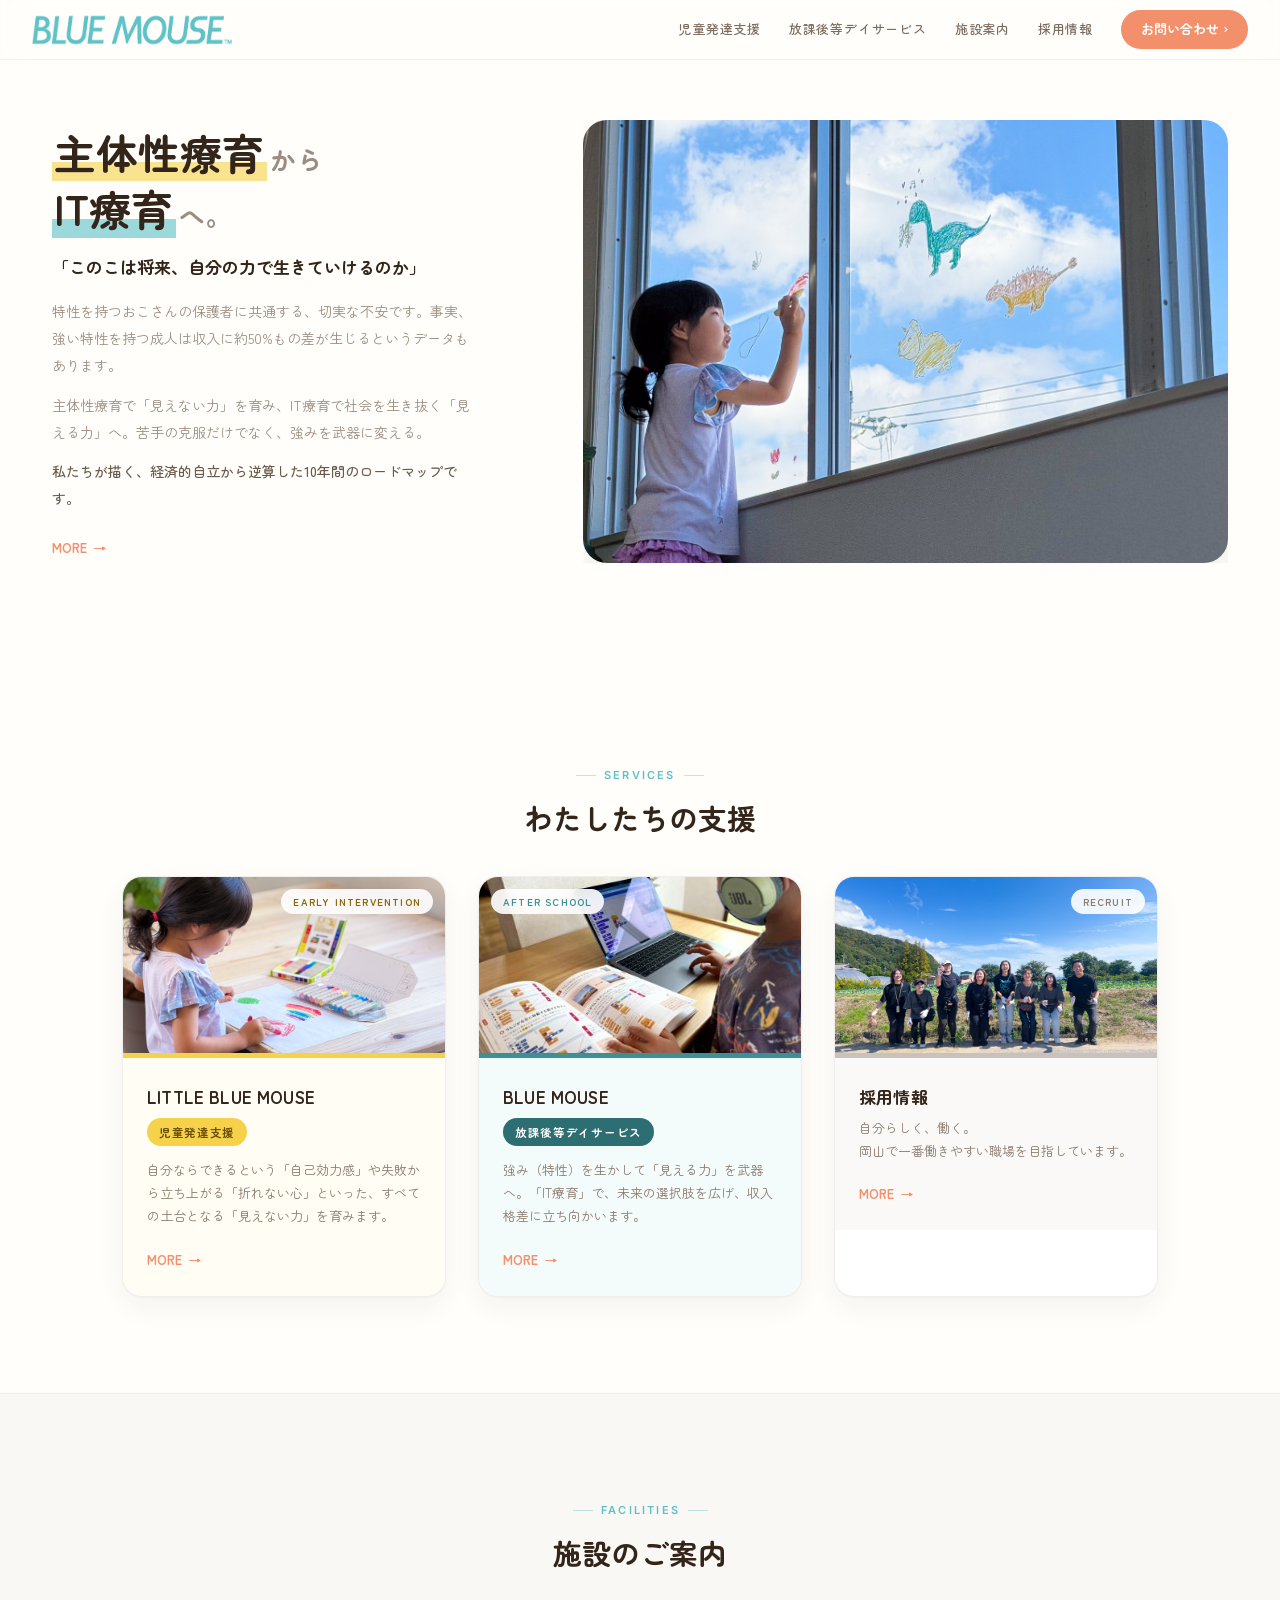
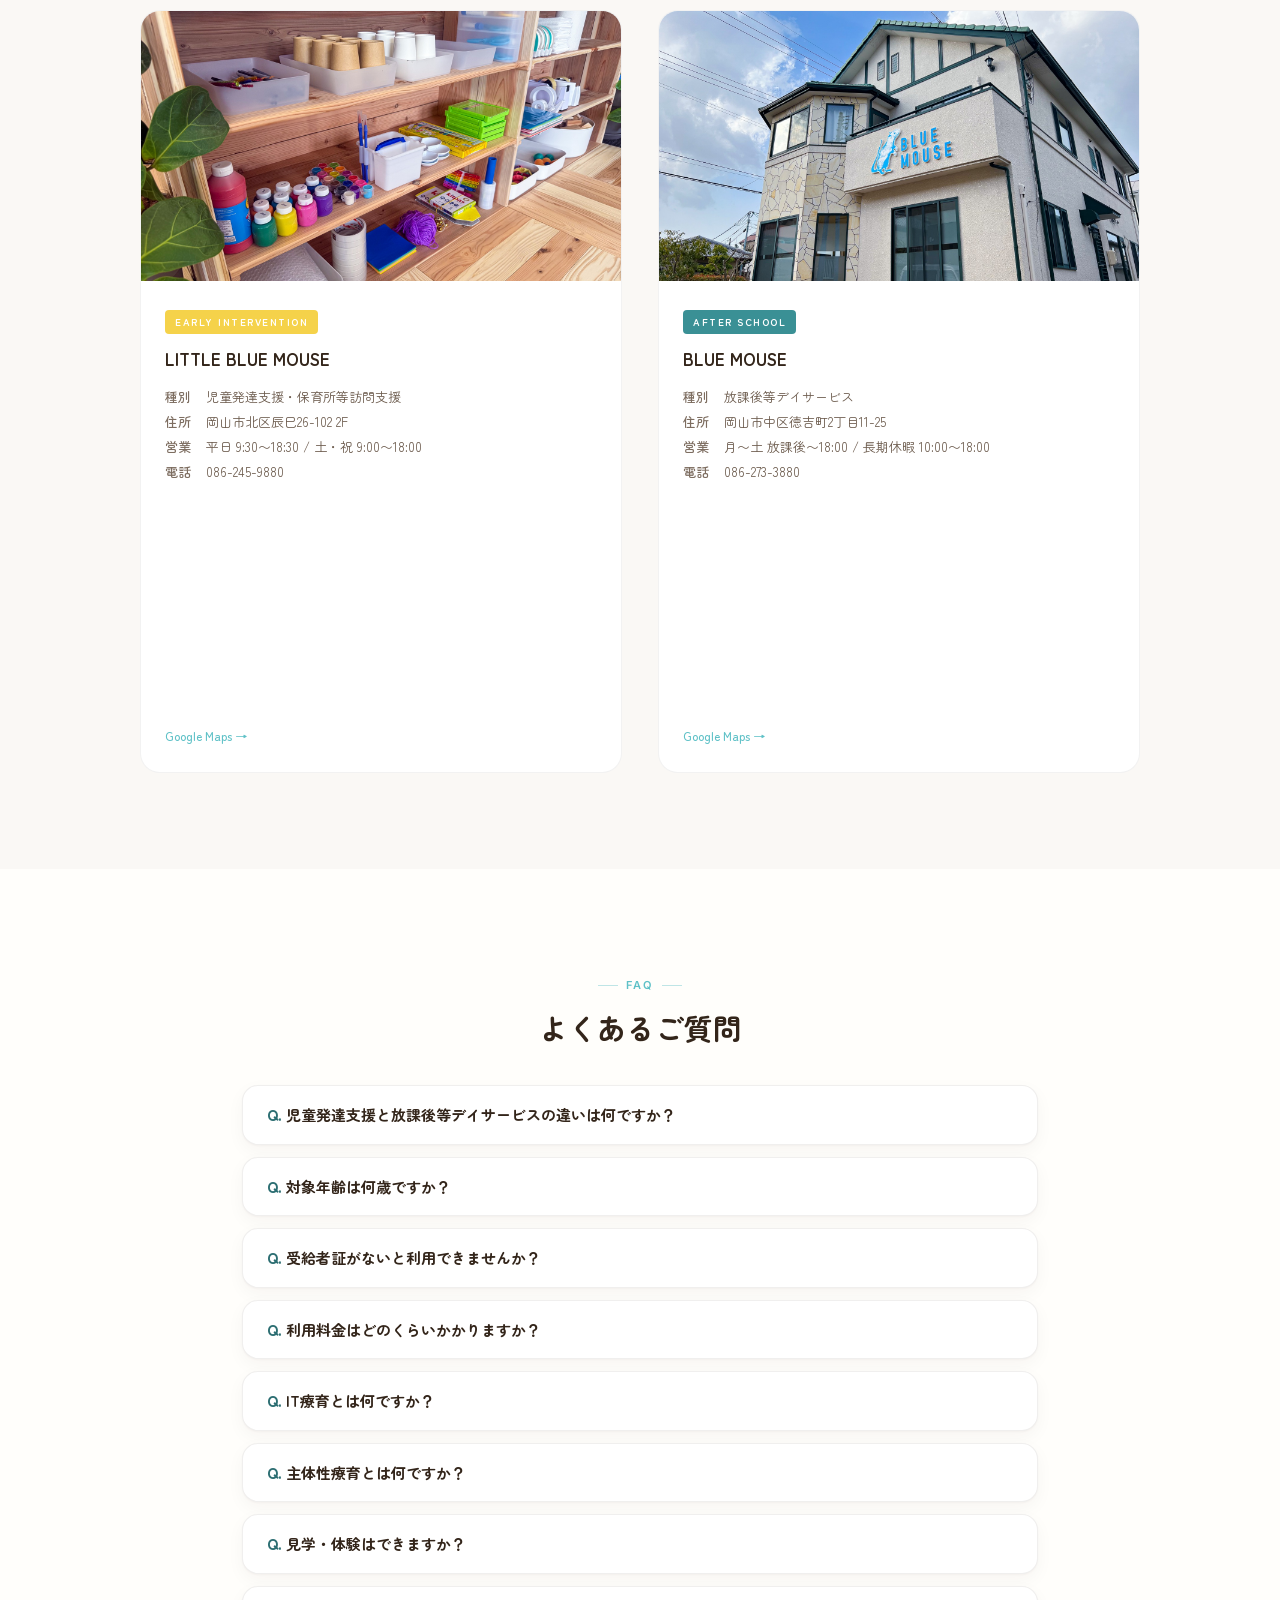
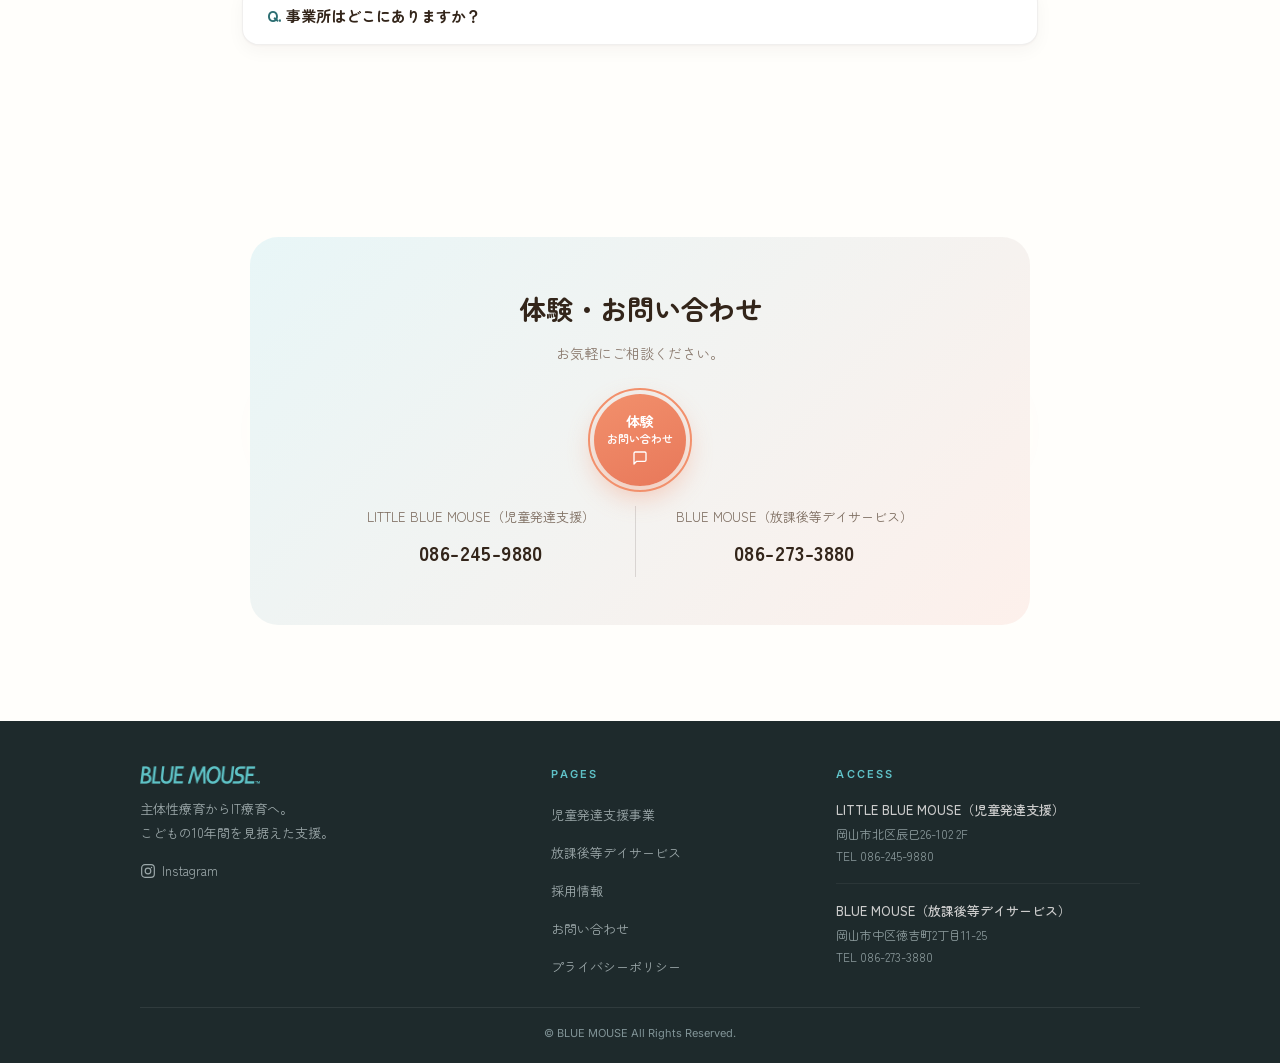
==== index.html @ 5db9ad3f "児発の1日の流れを実態に差し替え、保育所等訪問支援のセクションを追加 1日の流れ（送迎を含む形へ）   1部 14:00/14:10 園から出発 → 14:25 はじまり → 15:30 おわり   " ====
<!doctype html>
<html lang="ja">
<head>
  <meta charset="UTF-8" />
  <meta name="google-site-verification" content="v8oe11gaPJCJ67cUPVZUYkLduPgeNwZ7hpXEpOwQskY" />
  <meta name="viewport" content="width=device-width, initial-scale=1.0" />

  <!-- Google tag (gtag.js) — GA4 プロパティ bluemouse.blue / 所有:584@bluemouse.blue -->
  <script async src="https://www.googletagmanager.com/gtag/js?id=G-3GLCNC8RL4"></script>
  <script>
    window.dataLayer = window.dataLayer || [];
    function gtag(){dataLayer.push(arguments);}
    // 本番ドメイン以外（localhost・GitHub Pages既定ドメイン・検証環境）からは計測しない。
    // 動作確認のたびにテスト送信が本番データへ混ざるのを防ぐ。
    // サブドメインも許可しているので、将来 www を使い始めても計測は止まらない
    if (!/(^|\.)bluemouse\.blue$/.test(location.hostname)) {
      window['ga-disable-G-3GLCNC8RL4'] = true;
    }
    // スタッフ端末の除外：一度 ?noga=1 付きでアクセスすると、その端末は以後カウントしない。
    // 事業所のIPフィルタだけでは、スタッフがスマホ回線で見た分が数字に混ざるため併用する。
    // 解除は ?noga=0。localStorageが使えない環境では素通りする（計測は通常どおり）
    try {
      var q = location.search;
      if (q.indexOf('noga=1') !== -1) localStorage.setItem('bm_noga', '1');
      if (q.indexOf('noga=0') !== -1) localStorage.removeItem('bm_noga');
      if (localStorage.getItem('bm_noga') === '1') window['ga-disable-G-3GLCNC8RL4'] = true;
    } catch (e) {}
    gtag('js', new Date());
    gtag('config', 'G-3GLCNC8RL4');

    // 広告の流入元を、ページ移動をまたいで保持する。
    // 広告は child.html に着地し、送信は contact.html で行われるため、
    // URLのパラメータだけでは送信時に失われてしまう。
    // 保存するのは広告の識別名のみ。個人情報は含まない。
    try {
      var bmq = new URLSearchParams(location.search);
      if (bmq.get('utm_source')) {
        sessionStorage.setItem('bm_utm', JSON.stringify({
          source: bmq.get('utm_source') || '',
          medium: bmq.get('utm_medium') || '',
          campaign: bmq.get('utm_campaign') || '',
          content: bmq.get('utm_content') || ''
        }));
      }
    } catch (e) {}

    // 電話クリックの計測。tel:リンクはサイト全体で31箇所あるため、個別のonclickではなく
    // documentへの委譲1つで受ける（リンクを追加しても改修が要らない）
    document.addEventListener('click', function (e) {
      var t = e.target;
      if (!t || typeof t.closest !== 'function') return;
      var a = t.closest('a[href^="tel:"]');
      if (!a || typeof gtag !== 'function') return;
      gtag('event', 'tel_click', {
        phone_number: a.getAttribute('href').replace('tel:', ''),
        page_location: location.href,
        page_title: document.title
      });
    });
  </script>
  <meta name="theme-color" content="#FFFEFB" />
  <meta name="description" content="岡山市のBLUE MOUSE（ブルーマウス）。児童発達支援は北区辰巳、放課後等デイサービスは中区徳吉町。主体性療育とIT療育で、10年後の経済的自立を見据えた支援を行います。" />
  <title>BLUE MOUSE ブルーマウス｜岡山市の児童発達支援・放課後等デイ</title>
  <link rel="canonical" href="https://bluemouse.blue/" />
  <meta property="og:type" content="website" />
  <meta property="og:url" content="https://bluemouse.blue/" />
  <meta property="og:title" content="BLUE MOUSE ブルーマウス｜岡山市の児童発達支援・放課後等デイ" />
  <meta property="og:description" content="岡山市のBLUE MOUSE（ブルーマウス）。児童発達支援は北区辰巳、放課後等デイサービスは中区徳吉町。主体性療育とIT療育で、10年後の経済的自立を見据えた支援を行います。" />
  <meta property="og:image" content="https://bluemouse.blue/photos/IMG_8852.jpg" />
  <meta property="og:site_name" content="BLUE MOUSE" />
  <meta property="og:locale" content="ja_JP" />
  <meta name="twitter:card" content="summary_large_image" />
  <meta name="twitter:title" content="BLUE MOUSE ブルーマウス｜岡山市の児童発達支援・放課後等デイ" />
  <meta name="twitter:description" content="岡山市のBLUE MOUSE（ブルーマウス）。児童発達支援は北区辰巳、放課後等デイサービスは中区徳吉町。主体性療育とIT療育で、10年後の経済的自立を見据えた支援を行います。" />
  <meta name="twitter:image" content="https://bluemouse.blue/photos/IMG_8852.jpg" />
  <link rel="preconnect" href="https://fonts.googleapis.com" />
  <link rel="preconnect" href="https://fonts.gstatic.com" crossorigin />
  <link href="https://fonts.googleapis.com/css2?family=Inter:wght@400;500;600;700&family=Zen+Kaku+Gothic+New:wght@300;400;500;700&family=Zen+Maru+Gothic:wght@400;500;700&display=swap" rel="stylesheet" />
  <style>
    *, *::before, *::after { box-sizing: border-box; margin: 0; padding: 0; }
    html { scroll-behavior: smooth; }
    body {
      font-family: "Zen Maru Gothic", "Zen Kaku Gothic New", sans-serif;
      background: #FFFEFB;
      color: #33251a;
      line-height: 1.75;
      -webkit-font-smoothing: antialiased;
    }
    a { text-decoration: none; color: inherit; }
    img { display: block; max-width: 100%; }

    :root {
      --coral: #f2906c;
      --coral-light: #fdf0eb;
      --teal: #5fc1c7;
      --teal-dark: #3a9095;
      --teal-light: #e8f6f7;
      --yellow: #f5d24a;
      --yellow-light: #fef9e7;
      --cream: #fffdf7;
      --ink: #33251a;
      --green: #3a6b5e;
      --bg: #faf8f5;
      /* イージングはこの2種類だけを使い回す（下層ページと共通）
         --ease-out=減速して着地 / --ease-io=溜めて放つ */
      --ease-out: cubic-bezier(.22,1,.36,1);
      --ease-io: cubic-bezier(.65,0,.35,1);
      /* 余白スケール（4px基準・児童発達支援ページと共通）。
         セクション間とカード内側は下の2つが唯一の基準値 */
      --sp-1:4px; --sp-2:8px; --sp-3:12px; --sp-4:16px;
      --sp-5:24px; --sp-6:32px; --sp-7:48px; --sp-8:64px;
      --gutter:32px;
      --section-gap:var(--sp-8); --card-pad:var(--sp-6);
    }

    /* ===== Header ===== */
    .header {
      position: fixed;
      top: 0; left: 0; right: 0;
      z-index: 100;
      display: flex;
      align-items: center;
      justify-content: space-between;
      padding: 0 32px;
      height: 60px;
      background: transparent;
      backdrop-filter: blur(12px);
      -webkit-backdrop-filter: blur(12px);
      border-bottom: 1px solid rgba(0,0,0,.05);
    }
    .header__logo img { height: 32px; width: auto; }
    .header__nav { display: flex; align-items: center; gap: 28px; }
    .header__link {
      font-size: 13px;
      font-weight: 500;
      letter-spacing: .06em;
      color: #7d6d60;
      transition: color .2s;
    }
    .header__link:hover { color: var(--teal); }
    .header__cta {
      display: inline-flex;
      align-items: center;
      gap: 6px;
      padding: 8px 20px;
      background: var(--coral);
      color: #fff;
      font-size: 13px;
      font-weight: 600;
      border-radius: 100px;
      transition: background .2s, transform .15s;
      cursor: pointer;
    }
    .header__cta:hover { background: #e87e59; transform: translateY(-1px); }
    .header__cta-wrap { position: relative; }
    .header__cta-drop {
      display: none;
      position: absolute;
      top:100%;;
      right: 0;
      background:transparent; padding-top:10px;
      }
    .header__cta-drop::before { content:''; position:absolute; top:10px; left:0; right:0; bottom:0; background:#fff; border-radius:14px; box-shadow:0 8px 32px rgba(0,0,0,.12); z-index:-1; }
    .header__cta-wrap:hover .header__cta-drop { display: flex; }
    .header__cta-drop a {
      padding: 10px 14px;
      font-size: 13px;
      font-weight: 600;
      border-radius: 8px;
      color: var(--ink);
      white-space: nowrap;
      transition: background .15s;
    }
    .header__cta-drop a:nth-child(1):hover { background: var(--coral-light); color: var(--coral); }
    .header__cta-drop a:nth-child(2):hover { background: var(--teal-light); color: var(--teal); }
    .header__cta-drop a:nth-child(3):hover { background: #e8f0ee; color: var(--green); }

    .header__burger {
      display: none;
      flex-direction: column;
      gap: 5px;
      background: none;
      border: none;
      cursor: pointer;
      padding: 8px;
    }
    .header__burger span {
      display: block; width: 20px; height: 1.5px;
      background: var(--ink); border-radius: 2px;
      transition: transform .3s, opacity .3s;
    }
    .header__burger.is-open span:nth-child(1) { transform: translateY(6.5px) rotate(45deg); }
    .header__burger.is-open span:nth-child(2) { opacity: 0; }
    .header__burger.is-open span:nth-child(3) { transform: translateY(-6.5px) rotate(-45deg); }

    .mobile-nav {
      display: flex;
      position: fixed;
      top: 60px; left: 0; right: 0; bottom: 0;
      background: rgba(255,254,251,.98);
      backdrop-filter: blur(16px);
      z-index: 200;
      flex-direction: column;
      align-items: center;
      justify-content: center;
      gap: 24px;
      opacity: 0;
      visibility: hidden;
      transform: translateY(-8px);
      pointer-events: none;
      transition: opacity .4s ease, transform .4s ease, visibility 0s linear .4s;
    }
    .mobile-nav.is-open {
      opacity: 1;
      visibility: visible;
      transform: translateY(0);
      pointer-events: auto;
      transition: opacity .4s ease, transform .4s ease, visibility 0s linear 0s;
    }
    .mobile-nav a { font-size: 17px; color: #8a7a6e; letter-spacing: .08em; }
    /* 期間限定の相談会LP。イエロー＝情報ラベル（コーラルはお問い合わせ＝行動色なので使わない）。
       放デイ・プライバシーのページには --yellow を持たせていないため、ここは直値で指定する */
    .mobile-nav a.mn-link--campaign { position:relative; display:inline-flex; align-items:center; color:#33251a; font-weight:600; }
    /* バッジは絶対配置で流れから外す。インラインだとバッジ幅ぶんラベルが右へ38.6pxずれ、
       他のメニュー項目（中心187.5px）と縦のラインが揃わないため */
    .mobile-nav a.mn-link--campaign .mn-badge {
      position:absolute; right:100%; margin-right:9px; top:50%; transform:translateY(-50%); }
    .mn-badge { font-size:10.5px; font-weight:700; letter-spacing:.06em; line-height:1.5;
      color:#6b4f08; background:#f5d24a; padding:3px 9px; border-radius:100px; white-space:nowrap; }
    .mobile-nav a:hover { color: var(--teal); }
    .mn-accordion { width: 100%; text-align: center; }
    .mn-accordion__toggle { background: none; border: none; cursor: pointer; font-family: inherit; font-size: 17px; color: #8a7a6e; letter-spacing: .08em; display: inline-flex; align-items: center; gap: 8px; padding: 0; }
    .mn-accordion__toggle:hover { color: var(--teal); }
    .mn-caret { font-size: 10px; display: inline-block; transition: transform .25s ease; }
    .mn-accordion.is-open .mn-caret { transform: rotate(90deg); }
    .mn-accordion__panel { max-height: 0; overflow: hidden; transition: max-height .3s ease; display: flex; flex-direction: column; gap: 14px; align-items: center; }
    .mn-accordion.is-open .mn-accordion__panel { max-height: 160px; margin-top: 14px; }
    .mobile-nav a.mn-sublink { font-size: 14px; color: #a89583; }
    .mn-insta { display: inline-flex; align-items: center; justify-content: center; width: 44px; height: 44px; border: 1.5px solid rgba(0,0,0,.15); border-radius: 12px; color: var(--ink); margin-top: 8px; }
    .mn-insta:hover { border-color: var(--teal); color: var(--teal); }

    /* ===== Hero ===== */
    .hero {
      padding: 100px var(--gutter) var(--section-gap);
      max-width: 1240px;
      margin: 0 auto;
      display: grid;
      grid-template-columns: 0.9fr 1.2fr;
      gap: var(--sp-7);
      align-items: center;
    }
    .hero__text { order: 1; }
    .hero__visual { order: 2; position: relative; }
    .hero__title {
      font-family: "Zen Maru Gothic", sans-serif;
      font-size: clamp(1.8rem, 3.5vw, 2.6rem);
      font-weight: 700;
      line-height: 1.35;
      color: var(--ink);
      margin-bottom: var(--sp-4);
    }
    /* 文字そのものを黄色にすると生成り地で1.7:1しか出ず、かすれて野暮ったく見える。
       文字はインク(13:1)のまま、色はサイト共通のマーカーとして下に敷く */
    .hero__title .ht-yellow,
    .hero__title .ht-teal {
      color: var(--ink);
      background-repeat: no-repeat;
      background-position: 0 100%;
      -webkit-box-decoration-break: clone; box-decoration-break: clone;
      padding: 0 .06em;
    }
    .hero__title .ht-yellow { background-image: linear-gradient(rgba(245,210,74,.62), rgba(245,210,74,.62)); }
    .hero__title .ht-teal   { background-image: linear-gradient(rgba(95,193,199,.62), rgba(95,193,199,.62)); }
    /* 「から」「へ。」は繋ぎ語。小さく淡くして、2つの語だけを立たせる */
    /* 行ごとに窓を作り、その裏から文字がせり上がる（マスクリビール）。
       overflow:hidden がマーカーの帯や下端を切らないよう、下に余白を足して同量ぶん詰める */
    .hero__title .ht-line {
      display: block; overflow: hidden;
      padding-bottom: .14em; margin-bottom: -.14em;
    }
    .hero__title .ht-in { display: inline-block; }
    .hero__title .ht-join {
      font-size: .62em; font-weight: 700; color: #9c8d80;
      letter-spacing: .06em; margin: 0 .1em;
    }
    /* 段落に役割を与えて、同じ文章量でも「読む量」を減らして見せる。
       1文目＝問いかけ（大きく濃く）／中の2段落＝背景（小さく淡く）／最後＝結論（濃く） */
    .hero__sub {
      font-size: 14px;
      color: #9c8d80;
      line-height: 1.95;
      margin-bottom: var(--sp-3);
      max-width: 30em;   /* 行が長くなりすぎて視線が迷うのを防ぐ */
      /* PCでは見出しが左揃えなので本文も左に揃える。
         中央揃えのままだと行頭が揃わず、段落の塊が崩れて見える。
         1カラムになるスマホ側では下のメディアクエリで中央に戻す */
      text-align: left;
    }
    .hero__sub--lead {
      font-size: 17px;
      font-weight: 700;
      color: var(--ink);
      line-height: 1.75;
      margin-bottom: var(--sp-4);
    }
    .hero__sub--close {
      color: #6b5a4c;
      font-weight: 500;
      margin-bottom: var(--sp-5);
    }
    /* 手動の改行は、行が短くなるスマホでは語のまとまりとして効くが、
       横幅のあるPCでは1行が細切れになり、段落が実際の文字数以上に長く見える。
       PCでは改行を無効化して自然に流す（文章は一切削っていない） */
    @media (min-width: 781px) {
      .hero__sub br { display: none; }
    }
    .hero__btns { display: flex; gap: 12px; flex-wrap: wrap; }
    .btn {
      display: inline-flex;
      align-items: center;
      gap: 6px;
      padding: 12px 28px;
      border-radius: 100px;
      font-size: 14px;
      font-weight: 600;
      letter-spacing: .04em;
      transition: transform .2s, box-shadow .2s;
      border: none;
      cursor: pointer;
    }
    .btn:hover { transform: translateY(-2px); }
    .btn--coral { background: var(--coral); color: #fff; box-shadow: 0 4px 16px rgba(242,144,108,.25); }
    .btn--coral:hover { box-shadow: 0 8px 24px rgba(242,144,108,.35); }
    .btn--outline { background: #fff; color: var(--ink); border: 1.5px solid rgba(0,0,0,.12); }
    .btn--outline:hover { border-color: var(--teal); color: var(--teal); }
    .btn--teal { background: var(--teal); color: #fff; box-shadow: 0 4px 16px rgba(95,193,199,.25); }
    .btn--teal:hover { box-shadow: 0 8px 24px rgba(95,193,199,.35); }
    .btn--green { background: var(--green); color: #fff; box-shadow: 0 4px 16px rgba(58,107,94,.25); }
    .btn--green:hover { box-shadow: 0 8px 24px rgba(58,107,94,.35); }

    .hero__img-wrap {
      position: relative;
      border-radius: 24px;
      overflow: hidden;
      aspect-ratio: 16 / 11;
      box-shadow: 0 12px 40px rgba(0,0,0,.08);
    }
    .hero__img-wrap img {
      position: absolute; top: 0; left: 0;
      width: 100%; height: 100%;
      object-fit: cover;
      object-position: center 65%;
      opacity: 0;
      z-index: 0;
      transform: scale(1.16);
    }
    /* ホワイトディゾルブ：光が満ちて写真が白に溶け、光が引くと次の写真が現れる。
       退場する画像は不透明のまま下の層に置き、下地が透けて明るさが暴れるのを防ぐ */
    .hero__img-wrap img.is-leaving { opacity: 1; z-index: 1; }
    .hero__img-wrap img.is-active {
      opacity: 1; z-index: 2;
      /* 光の頂点(1.2s)を中心に、0.84s〜1.56s で入れ替える。
         二重写しが最も濃くなる瞬間と、光が最も強い瞬間をぴったり重ねている。
         曲線も光と揃え、ゆっくり始まってから伸びる形にする */
      transition: opacity .72s cubic-bezier(.5,.08,.62,.45) .84s;
    }
    /* 光の膜。純白ではなくサイトの生成り色にして、フラッシュではなく「光が差す」質感にする */
    .hero__flash {
      position: absolute; inset: 0; z-index: 3; pointer-events: none;
      background: #FFFEFB; opacity: 0;
      will-change: opacity;
    }
    /* 頂点で平らに保持すると「上がって・止まって・下がる」の3挙動に割れて見えるので、
       山なりのひと息にする。カーブは smootherstep(6u^5-15u^4+10u^3)。
       出だしを sin² よりさらに寝かせ、中盤で一気に伸ばすことで加速感を出している
       （立ち上がりの150msあたりの変化量が 0.013 → 0.070 → 0.137 → 0.180 と増えていく）。
       区間ごとのイージングで継ぎ目ができないよう、タイミング関数は linear。
       頂点0.8は「光に溶けた」と分かりつつ写真の輪郭がうっすら残る境目 */
    .hero__flash.is-run { animation: heroBloom 2.4s linear; }
    @keyframes heroBloom {
      0%   { opacity: 0;    }
      5%   { opacity: .007; }
      10%  { opacity: .046; }
      15%  { opacity: .130; }
      20%  { opacity: .254; }
      25%  { opacity: .400; }
      30%  { opacity: .546; }
      35%  { opacity: .670; }
      40%  { opacity: .754; }
      45%  { opacity: .793; }
      50%  { opacity: .800; }
      55%  { opacity: .793; }
      60%  { opacity: .754; }
      65%  { opacity: .670; }
      70%  { opacity: .546; }
      75%  { opacity: .400; }
      80%  { opacity: .254; }
      85%  { opacity: .130; }
      90%  { opacity: .046; }
      95%  { opacity: .007; }
      100% { opacity: 0;    }
    }
    @media (prefers-reduced-motion: reduce) {
      .hero__img-wrap img.is-active { transition: none; }
      .hero__flash.is-run { animation: none; }
    }
    .hero__float-card {
      position: absolute;
      bottom: 16px;
      right: 16px;
      background: rgba(255,255,255,.92);
      backdrop-filter: blur(8px);
      -webkit-backdrop-filter: blur(8px);
      border-radius: 12px;
      padding: 10px 16px;
      box-shadow: 0 6px 24px rgba(0,0,0,.1);
      display: flex;
      align-items: center;
      gap: 10px;
      font-size: 13px;
      font-weight: 500;
      color: var(--ink);
    }
    .hero__float-icon {
      width: 36px; height: 36px;
      border-radius: 50%;
      background: var(--yellow-light);
      display: flex;
      align-items: center;
      justify-content: center;
      font-size: 18px;
    }

    /* ===== Services ===== */
    .services {
      padding: var(--section-gap) var(--gutter);
      max-width: 1100px;
      margin: 0 auto;
    }
    .section-header {
      text-align: center;
      margin-bottom: var(--sp-6);
    }
    .section-tag {
      display: inline-flex;
      align-items: center;
      gap: var(--sp-2);
      font-family: "Inter", sans-serif;
      font-size: 11px;
      font-weight: 600;
      letter-spacing: .2em;
      text-transform: uppercase;
      color: var(--teal);
      margin-bottom: var(--sp-2);
    }
    .section-tag::before, .section-tag::after {
      content: '';
      width: 20px; height: 1px;
      background: var(--teal);
      opacity: .4;
    }
    .section-title {
      font-family: "Zen Maru Gothic", sans-serif;
      font-size: clamp(1.3rem, 2.5vw, 1.8rem);
      font-weight: 700;
      color: var(--ink);
    }
    .service-cards {
      display: grid;
      grid-template-columns: repeat(3, 1fr);
      gap: var(--sp-5);
    }
    /* 4pxの色枠でカードを囲うと、額縁のように写真から浮いて古く見える。
       枠は極細の中立色にして、事業の色は写真の下の罫とタグだけで示す */
    .svc {
      background: #fff;
      border-radius: 20px;
      overflow: hidden;
      border: 1px solid rgba(51,37,26,.07);
      box-shadow: 0 1px 2px rgba(51,37,26,.03), 0 10px 28px rgba(51,37,26,.05);
      transition: transform .25s var(--ease-out), box-shadow .25s;
    }
    .svc:hover {
      transform: translateY(-4px);
      box-shadow: 0 2px 4px rgba(51,37,26,.04), 0 18px 40px rgba(51,37,26,.10);
    }
    .svc__img {
      aspect-ratio: 16 / 9;
      overflow: hidden;
      position: relative;
    }
    /* 囲いをやめた分、事業の見分けは「境目の色罫」と「本文の極薄の色地」で作る。
       枠で囲うより主張は弱いが、面が色づくので3枚を並べたときの識別は落ちない */
    .svc__img::after {
      content: '';
      position: absolute; left: 0; right: 0; bottom: 0;
      height: 5px;
      background: var(--svc-accent, var(--teal));
    }
    .svc__body { background: var(--svc-tint, transparent); padding: var(--sp-5); }
    .svc--yellow { --svc-accent: var(--yellow);     --svc-tint: #fffdf4; }
    .svc--teal   { --svc-accent: var(--teal-dark);  --svc-tint: #f4fbfb; }
    .svc--ink    { --svc-accent: #c9c2ba;           --svc-tint: #faf9f7; }
    .svc__img img {
      width: 100%; height: 100%;
      object-fit: cover;
    }
    /* 採用カードだけ2枚を重ねてゆっくり入れ替える。同じ場所・同じ構図の
       「立っている」「跳んでいる」なので、揃えて重ねると全員がふわりと跳ぶように見える。
       下の1枚は常に不透明のままにして上の1枚だけを出し入れする（オーバーディゾルブ）。
       2枚とも半透明にすると合成後の不透明度が1を下回り、背後の地色が透けてしまう */
    .svc__img--cross img { position: absolute; inset: 0; }
    .svc__img-alt { opacity: 0; }
    /* 1.1秒見せて0.65秒かけて入れ替える（周期3.5秒）。跳ぶ瞬間が繰り返し目に入る速さ。
       カードが画面に入ると .svc.is-visible .svc__img img の imgSettle（詳細度0,3,1）が
       animation ショートハンドごと上書きしてしまうため、こちらを0,4,0にしたうえで
       登場のなじみ（transform）と入れ替え（opacity）を1つの指定に併記する */
    .js-ready .svc__img-alt { animation: svcCross 3.5s ease-in-out infinite; }
    .js-ready .svc.is-visible .svc__img-alt {
      animation: imgSettle 1.5s var(--ease-out) .1s backwards,
                 svcCross 3.5s ease-in-out infinite;
    }
    @keyframes svcCross {
      0%, 31%  { opacity: 0; }
      50%, 81% { opacity: 1; }
      100%     { opacity: 0; }
    }
    .svc__img-tag {
      position: absolute;
      top: 12px; left: 12px;
      background: rgba(255,255,255,.9);
      backdrop-filter: blur(4px);
      padding: 4px 12px;
      border-radius: 100px;
      font-size: 10px;
      font-weight: 600;
      letter-spacing: .12em;
      color: var(--teal);
      text-transform: uppercase;
    }
    /* #d9a520 は白ピルに2.3:1で読めないため、焦がした金 #8a6408（5.2:1）にする */
    .svc--yellow .svc__img-tag { color: #8a6408; }
    .svc--teal .svc__img-tag { color: var(--teal-dark); }
    .svc--ink .svc__img-tag { color: #8a7a6e; }
    /* タグは写真ごとに、被写体を隠さない側へ置く。
       児発は左にこどもが立っているので右（右は空いた机の上）、
       採用は左がモニターの縁で込み入っているので右（右は明るい窓側）。
       放デイだけは右にこどもの頭とヘッドホンがあるため左のまま。
       結果3枚で左右が揃わず、スマホでも2枚が同時に見えるのでズレは目に入る。
       それでもラベルが空いている側に寄るので「被写体を避けている」と読め、
       顔の上にラベルが乗るより損失が小さいと判断した */
    .svc--yellow .svc__img-tag,
    .svc--ink .svc__img-tag { left: auto; right: 12px; }
    /* 施設名（英字）と種別（和文）を分ける。括弧書きだと「デイサービ／ス）」のように
       途中で折り返してしまい、行末が汚れる */
    /* 種別は文字だけより、塗りのピルにしたほうが並べたときに拾いやすい */
    .svc__cat {
      display: inline-block;
      font-size: 11.5px; font-weight: 700; letter-spacing: .06em;
      color: #fff; background: var(--svc-accent, var(--teal));
      padding: var(--sp-1) var(--sp-3); border-radius: 100px;
      margin: 0 0 var(--sp-3);
    }
    /* イエロー地に白は2.0:1で読めないため、この1枚だけ濃い文字に落とす（濃茶で5.2:1） */
    .svc--yellow .svc__cat { color: #6b4f08; }
    /* 罫と同じ #3a9095 のままだと白文字が3.8:1でAAに届かないので、ピルだけ一段暗く（5.9:1） */
    .svc--teal .svc__cat { background: #2c6e72; }
    .svc__title {
      font-family: "Zen Maru Gothic", sans-serif;
      font-size: 17px;
      font-weight: 700;
      color: var(--ink);
      margin-bottom: var(--sp-1);
      letter-spacing: .01em;
      word-break: keep-all;
      overflow-wrap: anywhere;
    }
    .svc__desc {
      font-size: 13px;
      color: #8a7a6e;
      line-height: 1.8;
      margin-bottom: var(--sp-4);
    }
    .svc__link {
      display: inline-flex;
      align-items: center;
      gap: 6px;
      font-size: 13px;
      font-weight: 600;
      color: var(--coral);
    }
    /* gap は中身が単一のテキストノードだと効かない。矢印を要素にして自分で動かす */
    .svc__arrow { display: inline-block; font-style: normal; transition: transform .25s var(--ease-out); }
    .svc:hover .svc__arrow, .svc__link:hover .svc__arrow { transform: translateX(4px); }

    /* ===== Facilities ===== */
    .facilities {
      background: var(--bg);
      padding: var(--section-gap) var(--gutter);
      border-top: 1px solid rgba(0,0,0,.04);
    }
    .facilities__inner {
      max-width: 1000px;
      margin: 0 auto;
    }
    .fac-grid {
      display: grid;
      grid-template-columns: 1fr 1fr;
      gap: var(--sp-5);
    }
    .fac {
      background: #fff;
      border-radius: 20px;
      overflow: hidden;
      border: 1px solid rgba(0,0,0,.05);
    }
    .fac__img {
      aspect-ratio: 16 / 9;
      overflow: hidden;
    }
    .fac__img img { width: 100%; height: 100%; object-fit: cover; object-position: center 40%; }
    .fac__body { padding: var(--sp-5); }
    .fac__type {
      display: inline-block;
      font-size: 10px;
      font-weight: 600;
      letter-spacing: .15em;
      text-transform: uppercase;
      color: #fff;
      background: var(--teal);
      padding: 3px 10px;
      border-radius: 4px;
      margin-bottom: 10px;
    }
    .fac__type--yellow { background: var(--yellow); color: #fff; }
    .fac__type--teal { background: var(--teal-dark); color: #fff; }
    .fac__name {
      font-family: "Zen Maru Gothic", sans-serif;
      font-size: 17px;
      font-weight: 700;
      color: var(--ink);
      margin-bottom: 12px;
    }
    /* 値は #8a7a6e(4.09:1)で基準未達だったため、本文と同じ #6b5a4c(6.58:1)に。
       ラベルの #bbb(1.9:1)は #7d6d60(4.97:1)にしたが、そのままだと値より濃くなり主従が逆転するため
       値側も一段濃くして「ラベルは淡く・値は濃く」の関係を保つ */
    .fac__row {
      display: flex;
      gap: 8px;
      font-size: 13px;
      color: #6b5a4c;
      line-height: 1.7;
      margin-bottom: 3px;
    }
    .fac__row-label {
      color: #7d6d60;
      flex-shrink: 0;
      width: 2.5em;
      font-weight: 500;
    }
    /* 電話番号のタップ領域を44pxへ。負のマージンで引き戻すので、
       住所・営業の行との行間は変わらない（隣接行はリンクではないので判定の重なりも無害） */
    .fac__row a {
      display: inline-block;
      padding: 11px 8px;
      margin: -11px -8px;
    }
    .fac__map {
      margin: 14px -24px 0 -24px;
      width: calc(100% + 48px);
      border-radius: 12px;
      overflow: hidden;
      height: 220px;
    }
    .fac__map iframe { width: 100%; height: 100%; border: 0; display: block; }
    .fac__open {
      display: inline-block;
      margin-top: 10px;
      font-size: 11px;
      background: var(--yellow-light);
      color: #b86e00;
      padding: 4px 12px;
      border-radius: 100px;
      font-weight: 500;
    }
    .fac__map-link {
      display: inline-flex;
      align-items: center;
      gap: 4px;
      margin-top: 8px;
      font-size: 12px;
      font-weight: 500;
      color: var(--teal);
    }
    .fac__map-link:hover { opacity: .7; }

    /* ===== CTA ===== */
    .cta {
      padding: var(--section-gap) var(--gutter);
      text-align: center;
      position: relative;
    }
    /* ページの終着点。輪郭を持たない光をゆっくり漂わせて、ここだけ空気を変える */
    .cta::before {
      content: '';
      position: absolute; left: 50%; top: 50%;
      width: min(780px, 92%); height: 340px;
      transform: translate(-50%,-50%);
      border-radius: 50%;
      background: radial-gradient(ellipse at center, rgba(95,193,199,.16) 0%, rgba(242,144,108,.08) 46%, rgba(255,255,255,0) 72%);
      filter: blur(14px);
      pointer-events: none;
      animation: ctaAura 19s linear infinite;
    }
    @keyframes ctaAura {
      0%   { transform: translate(-50%,-50%) scale(1);    opacity: .85; }
      33%  { transform: translate(-52%,-52%) scale(1.07); opacity: 1;   }
      66%  { transform: translate(-48%,-49%) scale(.96);  opacity: .9;  }
      100% { transform: translate(-50%,-50%) scale(1);    opacity: .85; }
    }
    .cta__card {
      position: relative;
      max-width: 700px;
      margin: 0 auto;
      background: linear-gradient(135deg, var(--teal-light) 0%, var(--coral-light) 100%);
      border-radius: 28px;
      padding: var(--sp-7) var(--sp-6);
    }
    .cta__title {
      font-family: "Zen Maru Gothic", sans-serif;
      font-size: clamp(1.3rem, 2.5vw, 1.7rem);
      font-weight: 700;
      color: var(--ink);
      margin-bottom: var(--sp-2);
    }
    .cta__sub {
      font-size: 14px;
      color: #8a7a6e;
      margin-bottom: var(--sp-5);
    }
    .cta__btns { display: flex; gap: 12px; justify-content: center; flex-wrap: wrap; }
    .cta__phones {
      margin-top: 20px;
      display: flex;
      flex-direction: column;
      gap: 10px;
      align-items: center;
    }
    .cta__phone-item {
      font-size: 13px;
      color: #7d6d60;
    }
    /* 発信リンクはインラインのままだとタップ領域が高さ18.5pxしかなく、
       WCAG 2.2 AAの最小24pxもAppleの推奨44pxも下回る。
       inline-block にして上下パディングで44pxを確保する（見た目の文字は変わらない） */
    .cta__phone-item a {
      display: inline-block;
      padding: 7px 10px;
      color: var(--ink);
      text-decoration: none;
    }
    .cta__phone-item strong {
      font-size: 20px;
      font-weight: 700;
      color: var(--ink);
      letter-spacing: .02em;
    }

    /* ===== Footer ===== */
    .footer {
      background: #1e2a2c;
      color: #aaa;
      padding: 44px 32px 20px;
    }
    .footer__inner {
      max-width: 1000px;
      margin: 0 auto;
      display: grid;
      grid-template-columns: 1.5fr 1fr 1.2fr;
      gap: 32px;
      padding-bottom: 28px;
      border-bottom: 1px solid rgba(255,255,255,.08);
    }
    .footer__logo img {
      width: 120px;
      margin-bottom: 12px;
    }
    .footer__tagline { font-size: 13px; color: #9ba7a9; line-height: 1.9; }
    .footer__insta {
      display: inline-flex;
      align-items: center;
      gap: 6px;
      margin-top: 14px;
      font-size: 13px;
      color: #9ba7a9;
      transition: color .2s;
    }
    .footer__insta:hover { color: var(--teal); }
    .footer__col-title {
      font-family: "Inter", sans-serif;
      font-size: 11px;
      letter-spacing: .2em;
      text-transform: uppercase;
      color: var(--teal);
      margin-bottom: 14px;
      font-weight: 600;
    }
    .footer__nav { list-style: none; display: flex; flex-direction: column; gap: 10px; }
    .footer__nav a { font-size: 13px; color: #9ba7a9; transition: color .15s; }
    .footer__nav a:hover { color: var(--teal); }
    .footer__fac-name { font-size: 13px; font-weight: 500; color: #ccc; margin-bottom: 2px; }
    .footer__fac-info { font-size: 12px; color: #8d9c9e; line-height: 1.8; }
    /* 番号をタップ領域44pxぶんのinline-blockにしつつ、同量の負のマージンで引き戻す。
       こうすると当たり判定だけが広がり、フッターの行間・高さは1pxも動かない。
       周囲に他のリンクがないので、はみ出した判定が競合することもない */
    .footer__fac-info a { display:inline-block; padding:12px 8px; margin:-12px -8px; }
    .footer__fac + .footer__fac { margin-top: 16px; padding-top: 16px; border-top: 1px solid rgba(255,255,255,.06); }
    .footer__bottom {
      max-width: 1000px;
      margin: 0 auto;
      text-align: center;
      padding-top: 16px;
      font-family: "Inter", sans-serif;
      font-size: 11px;
      color: #809396;
    }

    /* =========================================================
       Motion
       設計方針（下層ページと共通）：
       - イージングは2種類だけ（--ease-out / --ease-io）
       - 移動距離は要素の大きさに比例させる（小さい要素ほど動かさない）
       - 並んだ要素は必ず stagger で順に読ませる
       - 「大胆に」動かすのは ヒーロー / サービスカード / CTA の3箇所のみ
       ========================================================= */

    /* ---- 基本のスクロール登場 ---- */
    .js-ready .fade-in {
      opacity: 0;
      transform: translateY(24px);
      transition: opacity .8s ease, transform .8s var(--ease-out);
    }
    .fade-in.is-visible { opacity: 1; transform: none; }

    /* ---- ① ヒーロー（大胆）：写真が下から拭い上がり、文が順に立ち上がる ----
       ローディングが明けた合図（bm-ready）で動かし、幕からそのまま繋ぐ */
    .js-ready .hero__img-wrap { clip-path: inset(0 0 100% 0); }
    .bm-ready .hero__img-wrap { animation: heroWipe 1.15s var(--ease-io) .1s forwards; }
    @keyframes heroWipe { to { clip-path: inset(0 0 0 0); } }
    /* 写真の transform はスライドショーのパンが持っているので触らない */

    .js-ready .hero__sub,
    .js-ready .hero__btns { opacity: 0; transform: translateY(20px); }
    /* 見出しはこのページで唯一「大胆に」動かす担当。細かい登場が続くので、
       ここだけ強い動きを置いてメリハリをつくる。
       h1自体は動かさず、2行がそれぞれ窓の裏からせり上がる */
    .js-ready .hero__title .ht-in { transform: translateY(110%); }
    .bm-ready .hero__title .ht-line:nth-child(1) .ht-in { animation: lineReveal 1.05s var(--ease-io) .28s forwards; }
    .bm-ready .hero__title .ht-line:nth-child(2) .ht-in { animation: lineReveal 1.05s var(--ease-io) .46s forwards; }
    @keyframes lineReveal { to { transform: translateY(0); } }
    .bm-ready .hero__sub:nth-of-type(1) { animation: heroRise .8s var(--ease-out) .52s forwards; }
    .bm-ready .hero__sub:nth-of-type(2) { animation: heroRise .8s var(--ease-out) .62s forwards; }
    .bm-ready .hero__sub:nth-of-type(3) { animation: heroRise .8s var(--ease-out) .72s forwards; }
    .bm-ready .hero__sub:nth-of-type(4) { animation: heroRise .8s var(--ease-out) .82s forwards; }
    .bm-ready .hero__btns             { animation: heroRise .8s var(--ease-out) .96s forwards; }
    @keyframes heroRise { to { opacity: 1; transform: none; } }

    /* 見出しが着地したあと、色のついた2語だけ遅れてピントが合う。
       「主体性療育から → IT療育へ」という文の骨格を、動きでも読ませる。
       opacity は親（.hero__title）が持っているので、ここでは触らない */
    /* 見出しが着地したあと、2つの語にマーカーが引かれる。
       下層ページで使っている強調表現と同じ言語にして、サイト全体で揃える。
       曲線はペンで引くような等速寄り（--ease-out だと序盤で一気に伸びて速く見える） */
    .js-ready .hero__title .ht-yellow,
    .js-ready .hero__title .ht-teal { background-size: 0 32%; }
    .bm-ready .hero__title .ht-yellow { animation: heroMark 1.05s cubic-bezier(.45,.25,.4,1) 1.15s forwards; }
    .bm-ready .hero__title .ht-teal   { animation: heroMark 1.05s cubic-bezier(.45,.25,.4,1) 1.45s forwards; }
    @keyframes heroMark { to { background-size: 100% 32%; } }

    /* ---- ② 見出しの共通シグネチャ：ラベルの両脇に線が伸び、続いて表題が上がる ---- */
    .js-ready .section-tag { opacity: 0; }
    .js-ready .section-tag::before,
    .js-ready .section-tag::after { transform: scaleX(0); }
    .js-ready .section-tag::before { transform-origin: right center; }
    .js-ready .section-tag::after  { transform-origin: left center; }
    .js-ready .section-title { opacity: 0; transform: translateY(14px); }
    .is-visible .section-tag { animation: fadeIn .5s ease forwards; }
    .is-visible .section-tag::before,
    .is-visible .section-tag::after { animation: ruleDraw .55s var(--ease-io) .15s forwards; }
    .is-visible .section-title { animation: softRise .7s var(--ease-out) .28s forwards; }
    @keyframes fadeIn   { to { opacity: 1; } }
    @keyframes ruleDraw { to { transform: scaleX(1); } }
    @keyframes softRise { to { opacity: 1; transform: none; } }

    /* ---- ③ サービスカード（大胆）：3枚が順に立ち上がり、写真が寄りから収まる ----
       カードは hover で transform を使うので、登場の作り方に制約がある。
       ・forwards 付きの animation → 終了後も transform が固定され hover が効かなくなる
       ・共通の fade-in の transition に相乗り → hover まで .8s になり重くなる
       そこで backwards（＝待ち時間だけ開始状態を保持し、終わったら素に戻る）で出し、
       transition は hover 用の軽いものを自前で持たせる */
    .js-ready .svc.fade-in {
      opacity: 0;
      transition: transform .25s var(--ease-out), box-shadow .25s;
    }
    .js-ready .svc.fade-in.is-visible {
      opacity: 1;
      animation: cardRise .85s var(--ease-out) backwards;
    }
    @keyframes cardRise { from { opacity: 0; transform: translateY(30px); } }
    .service-cards .svc.fade-in.is-visible:nth-child(1) { animation-delay: 0s; }
    .service-cards .svc.fade-in.is-visible:nth-child(2) { animation-delay: .13s; }
    .service-cards .svc.fade-in.is-visible:nth-child(3) { animation-delay: .26s; }
    /* forwards だと終了後も transform が固定され hover が効かない。
       backwards（待ち時間だけ開始状態を保持し、終わったら素に戻る）で出す */
    .js-ready .svc__img img { transform: scale(1); transition: transform .5s var(--ease-out); }
    .svc.is-visible .svc__img img { animation: imgSettle 1.5s var(--ease-out) .1s backwards; }
    @keyframes imgSettle { from { transform: scale(1.08); } }
    .svc:hover .svc__img img { transform: scale(1.05); }
    .js-ready .svc__img-tag { opacity: 0; transform: translateY(-6px); }
    .svc.is-visible .svc__img-tag { animation: softRise .6s var(--ease-out) .35s forwards; }
    .js-ready .svc__body { opacity: 0; transform: translateY(12px); }
    .svc.is-visible .svc__body { animation: softRise .7s var(--ease-out) .22s forwards; }

    /* ---- ④ 施設カード：2枚を順に出し、情報の行が上から流れる ---- */
    .fac-grid .fac.fade-in:nth-child(2) { transition-delay: .14s; }
    .js-ready .fac__type,
    .js-ready .fac__name { opacity: 0; transform: translateY(12px); }
    .fac.is-visible .fac__type { animation: softRise .6s var(--ease-out) .16s forwards; }
    .fac.is-visible .fac__name { animation: softRise .65s var(--ease-out) .24s forwards; }
    .js-ready .fac__row { opacity: 0; transform: translateX(-8px); }
    .fac.is-visible .fac__row { animation: rowIn .5s var(--ease-out) forwards; }
    .fac.is-visible .fac__row:nth-of-type(1) { animation-delay: .32s; }
    .fac.is-visible .fac__row:nth-of-type(2) { animation-delay: .39s; }
    .fac.is-visible .fac__row:nth-of-type(3) { animation-delay: .46s; }
    .fac.is-visible .fac__row:nth-of-type(4) { animation-delay: .53s; }
    @keyframes rowIn { to { opacity: 1; transform: none; } }
    /* 地図（iframe）は重いので動かさない。静かに現れるだけにする */
    .js-ready .fac__map, .js-ready .fac__map-link { opacity: 0; }
    .fac.is-visible .fac__map      { animation: fadeIn .8s ease .62s forwards; }
    .fac.is-visible .fac__map-link { animation: fadeIn .6s ease .74s forwards; }

    /* ---- ⑤ CTA（大胆）：わずかに迫り出して「目的地」を主張する ---- */
    .js-ready .cta__card.fade-in { transform: translateY(28px) scale(.96); }
    .cta__card.fade-in.is-visible { transition: opacity .8s ease, transform .9s var(--ease-out); transform: none; }
    .js-ready .cta__phone-item { opacity: 0; transform: translateY(10px); }
    .cta__card.is-visible .cta__phone-item:nth-of-type(1) { animation: softRise .7s var(--ease-out) .45s forwards; }
    .cta__card.is-visible .cta__phone-item:nth-of-type(2) { animation: softRise .7s var(--ease-out) .55s forwards; }

    /* ---- ⑥ フッター：ページの終わりを静かに閉じる ---- */
    .js-ready .footer__inner > div { opacity: 0; transform: translateY(14px); }
    .footer__inner.is-visible > div { animation: softRise .8s var(--ease-out) forwards; }
    .footer__inner.is-visible > div:nth-child(1) { animation-delay: .05s; }
    .footer__inner.is-visible > div:nth-child(2) { animation-delay: .15s; }
    .footer__inner.is-visible > div:nth-child(3) { animation-delay: .25s; }

    /* ---- 動きを減らす設定では、すべて静止した完成形で見せる ---- */
    @media (prefers-reduced-motion: reduce) {
      .js-ready .fade-in,
      .js-ready .hero__title .ht-in, .js-ready .hero__sub, .js-ready .hero__btns,
      .js-ready .section-tag, .js-ready .section-title,
      .js-ready .svc.fade-in, .js-ready .svc__img-tag, .js-ready .svc__body,
      .js-ready .fac__type, .js-ready .fac__name, .js-ready .fac__row,
      .js-ready .fac__map, .js-ready .fac__map-link,
      .js-ready .cta__phone-item, .js-ready .footer__inner > div {
        opacity: 1 !important; transform: none !important; filter: none !important;
      }
      .js-ready .hero__img-wrap { clip-path: none !important; }
      .js-ready .hero__title .ht-yellow, .js-ready .hero__title .ht-teal { background-size: 100% 32% !important; }
      .js-ready .svc__img img { transform: none !important; }
      /* 入れ替えを止め、下の1枚だけを見せる */
      .js-ready .svc__img-alt { animation: none !important; opacity: 0 !important; }
      .js-ready .section-tag::before, .js-ready .section-tag::after { transform: none !important; }
      .bm-ready .hero__img-wrap, .bm-ready .hero__title .ht-in, .bm-ready .hero__sub, .bm-ready .hero__btns,
      .bm-ready .hero__title .ht-yellow, .bm-ready .hero__title .ht-teal,
      .is-visible .section-tag, .is-visible .section-tag::before, .is-visible .section-tag::after,
      .is-visible .section-title, .js-ready .svc.fade-in.is-visible,
      .svc.is-visible .svc__img img, .svc.is-visible .svc__img-tag,
      .svc.is-visible .svc__body, .fac.is-visible .fac__type, .fac.is-visible .fac__name,
      .fac.is-visible .fac__row, .fac.is-visible .fac__map, .fac.is-visible .fac__map-link,
      .cta__card.is-visible .cta__phone-item, .footer__inner.is-visible > div,
      .cta::before { animation: none !important; }
      .js-ready .svc__img img, .svc__arrow { transition: none !important; }
    }

    /* ===== Mobile ===== */
    @media (max-width: 780px) {
      /* 児童発達支援ページと同じ切り替え。個別のpx指定ではなく基準値だけを差し替える */
      :root { --section-gap:var(--sp-7); --card-pad:var(--sp-5); --gutter:20px; }
      .header { padding: 0 16px; height: 56px; }
      .header__nav { display: none; }
      .header__burger { display: flex; }
      .mobile-nav { top: 56px; }

      .hero {
        grid-template-columns: 1fr;
        padding: 84px var(--gutter) var(--section-gap);
        gap: var(--sp-5);
      }
      .hero__text { order: 2; text-align: center; }
      .hero__sub { text-align: center; }
      .hero__visual { order: 1; }
      .hero__btns { justify-content: center; }
      .hero__float-card { bottom: 12px; right: 12px; padding: 8px 14px; font-size: 12px; }
      .hero__title { font-size: clamp(1.5rem, 6vw, 2rem); }


      .service-cards { grid-template-columns: 1fr; }

      .fac-grid { grid-template-columns: 1fr; }

      .cta__card { border-radius: 20px; }

      .footer { padding: 32px 16px 16px; }
      .footer__inner { grid-template-columns: 1fr; gap: 20px; }
    }

    /* ===== PC専用の調整。781px以上でのみ適用され、スマホ表示には一切影響しない ===== */
    @media (min-width: 781px) {
      /* ヘッダーのナビは何文字でも折り返させない */
      .header__link, .header__cta { white-space: nowrap; }
      /* 広い画面ではセクション間の「間」を1.5倍に。スマホの詰まったリズムのままだと
         PCでは各セクションが息継ぎなしに続いて見える */
      :root { --section-gap: 96px; }
      .hero { padding-top: 120px; }
      /* 大きなカード同士が24pxだと近すぎる。カードの角丸(20px前後)より広い間隔を取る */
      .service-cards { gap: 32px; }
      .fac-grid { gap: 36px; }
      /* 結びのCTA：2施設の電話番号を縦積みから左右対称へ。間は細い罫1本で仕切る */
      .cta__card { max-width: 780px; }
      .cta__phones { flex-direction: row; justify-content: center; align-items: stretch; gap: 0; }
      .cta__phone-item { padding: 0 40px; }
      .cta__phone-item + .cta__phone-item { border-left: 1px solid rgba(51,37,26,.14); }
    }
    @media (min-width: 781px) and (max-width: 1024px) {
      /* 狭いPC・タブレット横ではヘッダーの間隔を詰めて1行を保証する */
      .header { padding: 0 20px; }
      .header__nav { gap: 18px; }
    }

    /* ===== FAQ =====
       2事業をまたぐ共通の疑問に答える場所。児発イエロー／放デイティールの
       どちらにも寄せず、カードは支援カードと同じ「白＋極細の中立枠」で統一する。
       Q.の色だけ濃ティール#2c6e72（白地5.9:1でAA達成。--teal は2.1:1のため文字には使わない） */
    .faq { padding: var(--section-gap) var(--gutter); max-width: 860px; margin: 0 auto; }
    .faq__list { display: flex; flex-direction: column; gap: var(--sp-3); }
    .faq__item {
      background: #fff;
      border: 1px solid rgba(51,37,26,.07);
      border-radius: 16px;
      overflow: hidden;
      box-shadow: 0 1px 2px rgba(51,37,26,.03), 0 6px 18px rgba(51,37,26,.04);
    }
    .faq__q {
      display: block;
      padding: var(--sp-4) var(--sp-5);
      font-size: 15px;
      font-weight: 700;
      line-height: 1.7;
      color: var(--ink);
      cursor: pointer;
      list-style: none;
    }
    .faq__q::marker, .faq__q::-webkit-details-marker { display: none; }
    .faq__q::before { content: 'Q. '; color: #2c6e72; font-weight: 900; }
    .faq__a {
      padding: 0 var(--sp-5) var(--sp-4);
      font-size: 14px;
      line-height: 1.9;
      color: #6b5a4c;
    }
    .faq__a a { color: #2c6e72; text-decoration: underline; text-underline-offset: 2px; }
    @media (max-width: 780px) {
      .faq { padding: var(--section-gap) var(--gutter); }
      .faq__q { padding: var(--sp-4); font-size: 14.5px; }
      .faq__a { padding: 0 var(--sp-4) var(--sp-4); font-size: 13.5px; }
    }
  </style>
</head>
<body>

<!-- ===== Loading ===== -->
<style>
  .bm-loading, .bm-loading body { overflow: hidden; }
  .bm-loader {
    position: fixed; inset: 0; z-index: 9999;
    display: flex; align-items: center; justify-content: center;
    background: #FFFEFB;
    transition: opacity .8s cubic-bezier(.22,1,.36,1), visibility .8s;
  }
  .bm-loader.is-done { opacity: 0; visibility: hidden; }
  .bm-loader__inner { display: flex; flex-direction: column; align-items: center; gap: 20px; }
  .bm-loader__logo {
    width: min(220px, 54vw); height: auto;
    opacity: 0; transform: translateY(8px) scale(.97); filter: blur(7px);
    animation: bmLogoIn 1.15s cubic-bezier(.22,1,.36,1) .08s forwards;
  }
  .bm-loader__rule {
    position: relative; width: min(220px, 54vw); height: 1px;
    background: rgba(51,37,26,.09); overflow: hidden;
  }
  .bm-loader__rule::after {
    content: ''; position: absolute; inset: 0;
    background: linear-gradient(90deg, #f5d24a 0%, #f2906c 50%, #5fc1c7 100%);
    transform: scaleX(0); transform-origin: left center;
    animation: bmRuleIn 1.25s cubic-bezier(.65,0,.35,1) .3s forwards;
  }
  @keyframes bmLogoIn { to { opacity: 1; transform: none; filter: blur(0); } }
  @keyframes bmRuleIn { to { transform: scaleX(1); } }
  @media (prefers-reduced-motion: reduce) {
    .bm-loader__logo, .bm-loader__rule::after { animation: none; opacity: 1; transform: none; filter: none; }
  }
</style>
<div class="bm-loader" id="bmLoader" aria-hidden="true">
  <div class="bm-loader__inner">
    <img src="./logo.png" alt="" class="bm-loader__logo" />
    <span class="bm-loader__rule"></span>
  </div>
</div>
<script>
(function () {
  var root = document.documentElement;
  var el = document.getElementById('bmLoader');
  // 幕が無ければ待つものが無い。ヒーローは即座に動かす
  if (!el) { root.classList.add('bm-ready'); return; }
  var reduce = window.matchMedia && window.matchMedia('(prefers-reduced-motion: reduce)').matches;

  // サイト内リンクでの遷移・ブラウザの戻る/進むでは出さない。
  // 直接訪問・外部からの流入・リロードなど「読み込み」のときは初回に限らず毎回出す。
  var navType = '';
  try {
    var navEntry = performance.getEntriesByType && performance.getEntriesByType('navigation')[0];
    if (navEntry) navType = navEntry.type;
  } catch (e) {}
  var fromSameSite = false;
  try {
    fromSameSite = !!document.referrer && new URL(document.referrer).origin === location.origin;
  } catch (e) {}
  var isInternalNav = (fromSameSite && navType !== 'reload') || navType === 'back_forward';

  if (reduce || isInternalNav) {
    if (el.parentNode) el.parentNode.removeChild(el);
    root.classList.add('bm-ready'); // 幕を出さない場合はすぐヒーローを動かす
    return;
  }
  root.classList.add('bm-loading');

  var removed = false;
  function done() {
    if (removed) return;
    removed = true;
    el.classList.add('is-done');
    root.classList.remove('bm-loading');
    // 幕が引ききる前にヒーローを動かし始め、ローダーから流れるように繋ぐ
    setTimeout(function () { root.classList.add('bm-ready'); }, 350);
    setTimeout(function () { if (el.parentNode) el.parentNode.removeChild(el); }, 900);
  }
  var start = Date.now(), MIN = 1500;
  function finish() { setTimeout(done, Math.max(0, MIN - (Date.now() - start))); }
  if (document.readyState === 'complete') finish();
  else window.addEventListener('load', finish);
  setTimeout(done, 4500); // 画像等が失敗しても必ず解除する保険
})();
</script>

<!-- ===== Header ===== -->
<header class="header" id="header">
  <a href="/" class="header__logo">
    <img src="./logo.png" alt="BLUE MOUSE" />
  </a>
  <nav class="header__nav">
    <a href="./child.html" class="header__link">児童発達支援</a>
    <a href="./afterschool.html" class="header__link">放課後等デイサービス</a>
    <a href="#facilities" class="header__link">施設案内</a>
    <a href="https://jp.indeed.com/cmp/C-Eighty-Percent-LLC/jobs" target="_blank" rel="noopener" class="header__link">採用情報</a>
    <div class="header__cta-wrap">
      <span class="header__cta">お問い合わせ ›</span>
      <div class="header__cta-drop">
        <a href="./contact.html">お問い合わせ</a>
        <a href="./contact.html?type=child">児童発達支援 体験</a>
        <a href="./contact.html?type=afterschool">放課後等デイサービス 体験</a>
      </div>
    </div>
  </nav>
  <button class="header__burger" id="burger" aria-label="メニュー">
    <span></span><span></span><span></span>
  </button>
</header>

<nav class="mobile-nav" id="mobile-nav">
  <a href="/" class="mn-link">Front</a>
  <a href="./philosophy.html" class="mn-link">BLUE MOUSEの想い</a>
  <a href="./child.html" class="mn-link">児童発達支援</a>
  <a href="./afterschool.html" class="mn-link">放課後等デイサービス</a>
  <a href="https://jp.indeed.com/cmp/C-Eighty-Percent-LLC/jobs" target="_blank" rel="noopener" class="mn-link">採用情報</a>
  <a href="./contact.html" class="mn-link" style="color:var(--coral); font-weight:600;">お問い合わせ</a>
  <a class="mn-insta" href="https://www.instagram.com/blue_mouse_okayama/" target="_blank" rel="noopener" aria-label="Instagram">
    <svg width="20" height="20" viewBox="0 0 24 24" fill="none" stroke="currentColor" stroke-width="1.8"><rect x="2.5" y="2.5" width="19" height="19" rx="5"/><circle cx="12" cy="12" r="4.2"/><circle cx="17.3" cy="6.7" r="1.1" fill="currentColor" stroke="none"/></svg>
  </a>
</nav>

<!-- ===== Hero ===== -->
<section class="hero">
  <div class="hero__text">
    <h1 class="hero__title"><span class="ht-line"><span class="ht-in"><span class="ht-yellow">主体性療育</span><span class="ht-join">から</span></span></span><span class="ht-line"><span class="ht-in"><span class="ht-teal">IT療育</span><span class="ht-join">へ。</span></span></span></h1>
    <p class="hero__sub hero__sub--lead">「このこは将来、<br>自分の力で生きていけるのか」</p>
    <p class="hero__sub">特性を持つおこさんの保護者に共通する、<br>切実な不安です。<br>事実、強い特性を持つ成人は<br>収入に約50%もの差が生じるという<br>データもあります。</p>
    <p class="hero__sub">主体性療育で「見えない力」を育み、<br>IT療育で社会を生き抜く「見える力」へ。<br>苦手の克服だけでなく、強みを武器に変える。</p>
    <p class="hero__sub hero__sub--close">私たちが描く、経済的自立から逆算した<br>10年間のロードマップです。</p>
    <div class="hero__btns">
      <a href="./philosophy.html" class="svc__link">MORE <i class="svc__arrow">→</i></a>
    </div>
  </div>
  <div class="hero__visual">
    <div class="hero__img-wrap" id="hero-slides">
      <!-- 移動量は全カット統一（縦は往復9%、横は枠が横長な分 高さ比(11/16)で割り戻した6.18%。
           実移動pxが3カットとも一致する）。向きだけ変えて単調さを避ける。
           往復幅は保ったまま、範囲全体をずらして各カットの見せたい側から始めている。
           終点の実移動は3カットとも scale込みで7.2%前後＝はみ出し余裕8%の90%に収まる -->
      <!-- 窓：もう少し上から始める（-4.5→-2.8） -->
      <img src="./photos/slide_window_opt.jpg" alt="窓ガラスに描かれた恐竜の絵に手を伸ばすこども｜岡山市の児童発達支援 LITTLE BLUE MOUSE" style="object-position:center 40%;" class="is-active" data-pan-from="0,-2.8%" data-pan-to="0,6.2%" data-pan-scale="1.16" />
      <!-- 床：もう少し下から始める（4.5→2.8） -->
      <img src="./photos/slide_balloon_opt.jpg" alt="木の床に寝転んで風船を抱えるこども｜岡山市の児童発達支援 LITTLE BLUE MOUSE" style="object-position:center 45%;" data-pan-from="0,2.8%" data-pan-to="0,-6.2%" data-pan-scale="1.16" />
      <!-- ブロック：もう少し右から始める（1.09→0。左端の窓枠を外しきる） -->
      <img src="./photos/slide_block_opt.jpg" alt="ブロックで作った大きな作品を頭にのせて両手を広げるこども｜岡山市の放課後等デイサービス BLUE MOUSE" style="object-position:center 12%;" data-pan-from="0%,0" data-pan-to="-6.18%,0" data-pan-scale="1.16" />
      <span class="hero__flash" id="hero-flash" aria-hidden="true"></span>
    </div>
  </div>
</section>

<!-- ===== Services ===== -->
<section class="services" id="services">
  <div class="section-header fade-in">
    <p class="section-tag">Services</p>
    <h2 class="section-title">わたしたちの支援</h2>
  </div>
  <div class="service-cards">
    <a href="./child.html" class="svc svc--yellow fade-in">
      <div class="svc__img">
        <img src="./photos/child_draw_opt.jpg" alt="机に向かって色鉛筆で虹の絵を描くこども｜岡山市北区辰巳の児童発達支援 LITTLE BLUE MOUSE" style="object-fit:cover; object-position:center 50%;" />
        <span class="svc__img-tag">Early Intervention</span>
      </div>
      <div class="svc__body">
        <h3 class="svc__title">LITTLE BLUE MOUSE</h3>
        <p class="svc__cat">児童発達支援</p>
        <p class="svc__desc">自分ならできるという「自己効力感」や失敗から立ち上がる「折れない心」といった、すべての土台となる「見えない力」を育みます。</p>
        <span class="svc__link">MORE <i class="svc__arrow">→</i></span>
      </div>
    </a>
    <a href="./afterschool.html" class="svc svc--teal fade-in">
      <div class="svc__img">
        <img src="./3.webp" alt="パソコンに向かうこどもを支援するスタッフ｜岡山市の放課後等デイサービス BLUE MOUSE" />
        <span class="svc__img-tag">After School</span>
      </div>
      <div class="svc__body">
        <h3 class="svc__title">BLUE MOUSE</h3>
        <p class="svc__cat">放課後等デイサービス</p>
        <p class="svc__desc">強み（特性）を生かして「見える力」を武器へ。「IT療育」で、未来の選択肢を広げ、収入格差に立ち向かいます。</p>
        <span class="svc__link">MORE <i class="svc__arrow">→</i></span>
      </div>
    </a>
    <a href="https://jp.indeed.com/cmp/C-Eighty-Percent-LLC/jobs" target="_blank" rel="noopener" class="svc svc--ink fade-in">
      <div class="svc__img svc__img--cross">
        <img src="./photos/recruit_team_stand_opt.jpg" alt="畑を背にして並ぶBLUE MOUSEのスタッフ｜岡山市の児童発達支援・放課後等デイサービス求人" style="object-position:center 72%;" />
        <img src="./photos/recruit_team_jump_opt.jpg" alt="青空の下でジャンプして喜ぶBLUE MOUSEのスタッフ8名｜岡山市の児童発達支援・放課後等デイサービス求人" aria-hidden="true" class="svc__img-alt" style="object-position:center 72%;" />
        <span class="svc__img-tag">Recruit</span>
      </div>
      <div class="svc__body">
        <h3 class="svc__title">採用情報</h3>
        <p class="svc__desc">自分らしく、働く。<br>岡山で一番働きやすい職場を目指しています。</p>
        <span class="svc__link">MORE <i class="svc__arrow">→</i></span>
      </div>
    </a>
  </div>
</section>

<!-- ===== Facilities ===== -->
<section class="facilities" id="facilities">
  <div class="facilities__inner">
    <div class="section-header fade-in">
      <p class="section-tag">Facilities</p>
      <h2 class="section-title">施設のご案内</h2>
    </div>
    <div class="fac-grid">
      <div class="fac fade-in">
        <div class="fac__img">
          <img src="./photos/facility_littlebluemouse.jpg" alt="LITTLE BLUE MOUSE 辰巳教室の室内。棚に並ぶ画材と教材｜岡山市北区辰巳の児童発達支援" style="object-fit: cover; object-position: 0% 50%;" />
        </div>
        <div class="fac__body">
          <span class="fac__type fac__type--yellow">Early Intervention</span>
          <h3 class="fac__name">LITTLE BLUE MOUSE</h3>
          <div class="fac__row"><span class="fac__row-label">種別</span><span>児童発達支援・保育所等訪問支援</span></div>
          <div class="fac__row"><span class="fac__row-label">住所</span><span>岡山市北区辰巳26-102 2F</span></div>
          <div class="fac__row"><span class="fac__row-label">営業</span><span>平日 9:30〜18:30 / 土・祝 9:00〜18:00</span></div>
          <div class="fac__row"><span class="fac__row-label">電話</span><span><a href="tel:0862459880">086-245-9880</a></span></div>

          <div class="fac__map">
            <iframe src="https://maps.google.com/maps?q=リトルブルーマウス辰巳 岡山市北区辰巳26-102&output=embed&z=17&hl=ja" allowfullscreen></iframe>
          </div>
          <a class="fac__map-link" href="https://maps.google.com/?q=リトルブルーマウス辰巳 岡山市北区辰巳26-102" target="_blank" rel="noopener">Google Maps →</a>
        </div>
      </div>
      <div class="fac fade-in">
        <div class="fac__img">
          <img src="./photos/facility_bluemouse.jpg" alt="BLUE MOUSE 徳吉町の建物外観。ロゴの看板｜岡山市中区の放課後等デイサービス" style="object-fit: cover; object-position: center center;" />
        </div>
        <div class="fac__body">
          <span class="fac__type fac__type--teal">After School</span>
          <h3 class="fac__name">BLUE MOUSE</h3>
          <div class="fac__row"><span class="fac__row-label">種別</span><span>放課後等デイサービス</span></div>
          <div class="fac__row"><span class="fac__row-label">住所</span><span>岡山市中区徳吉町2丁目11-25</span></div>
          <div class="fac__row"><span class="fac__row-label">営業</span><span>月〜土 放課後〜18:00 / 長期休暇 10:00〜18:00</span></div>
          <div class="fac__row"><span class="fac__row-label">電話</span><span><a href="tel:0862733880">086-273-3880</a></span></div>
          <div class="fac__map">
            <iframe src="https://maps.google.com/maps?q=ブルーマウス徳吉町 岡山市中区徳吉町2-11-25&output=embed&z=18&hl=ja" allowfullscreen></iframe>
          </div>
          <a class="fac__map-link" href="https://maps.google.com/?q=ブルーマウス徳吉町 岡山市中区徳吉町2-11-25" target="_blank" rel="noopener">Google Maps →</a>
        </div>
      </div>
    </div>
  </div>
</section>

<!-- ===== FAQ ===== -->
<section class="faq" id="faq">
  <div class="section-header fade-in">
    <p class="section-tag">FAQ</p>
    <h2 class="section-title">よくあるご質問</h2>
  </div>
  <div class="faq__list">
    <details class="faq__item fade-in">
      <summary class="faq__q">児童発達支援と放課後等デイサービスの違いは何ですか？</summary>
      <div class="faq__a">
        <p>児童発達支援は<strong>就学前の未就学児</strong>、放課後等デイサービスは<strong>就学後の小学生〜高校生</strong>を対象とした福祉サービスです。BLUE MOUSEでは、未就学児を「LITTLE BLUE MOUSE」（岡山市北区辰巳）、就学児を「BLUE MOUSE」（岡山市中区徳吉町）で受け入れています。未就学期に主体性という土台を育て、就学後にIT療育でスキルという武器を育てる、という10年間の流れで支援を設計しています。</p>
      </div>
    </details>
    <details class="faq__item fade-in">
      <summary class="faq__q">対象年齢は何歳ですか？</summary>
      <div class="faq__a">
        <p>児童発達支援（LITTLE BLUE MOUSE）は未就学児が対象で、新規のご利用開始は3歳半から年長の9月末までとしています。放課後等デイサービス（BLUE MOUSE）は制度上は小学1年生〜高校3年生が対象で、新規のご利用開始は小学5年生までとしています。いずれも、就学までの療育期間を確保し、低学年から通うこどもの育ちを継続して見守るための目安です。</p>
      </div>
    </details>
    <details class="faq__item fade-in">
      <summary class="faq__q">受給者証がないと利用できませんか？</summary>
      <div class="faq__a">
        <p>受給者証がなくても<strong>見学・体験は可能</strong>です。受給者証はお住まいの市区町村の窓口で申請します。手続きの進め方もご説明しますので、まだお持ちでない方もお気軽にご相談ください。</p>
      </div>
    </details>
    <details class="faq__item fade-in">
      <summary class="faq__q">利用料金はどのくらいかかりますか？</summary>
      <div class="faq__a">
        <p><strong>児童発達支援（未就学児）は無償化の対象</strong>です。工作代などの実費は別途かかります。<br><strong>放課後等デイサービス</strong>は、受給者証をお持ちの場合、利用者負担は<strong>原則1割</strong>です。世帯の所得に応じて月額の負担上限額が定められており、生活保護世帯・市町村民税非課税世帯は0円になります。上限額に達したあとは、その月は何回通っても負担が増えません。実際の金額はご家庭の状況によって変わりますので、詳しくはお問い合わせください。</p>
      </div>
    </details>
    <details class="faq__item fade-in">
      <summary class="faq__q">IT療育とは何ですか？</summary>
      <div class="faq__a">
        <p>パソコンやゲームなど、こどもが夢中になれるIT分野を入口にした療育です。BLUE MOUSE（放課後等デイサービス）では、PCスキルとコミュニケーション力を並行して育てます。発達特性のある人が将来直面しやすい収入の格差に対して、10年後に選べる仕事の幅を広げることを目的にしています。</p>
      </div>
    </details>
    <details class="faq__item fade-in">
      <summary class="faq__q">主体性療育とは何ですか？</summary>
      <div class="faq__a">
        <p>「やってみたい」「自分で決めた」という気持ちを起点に支援を組み立てる考え方です。LITTLE BLUE MOUSE（児童発達支援）では原則マンツーマンで関わり、自分ならできるという自己効力感や、失敗から立ち上がる折れない心といった、点数には表れない「見えない力」の土台をつくります。</p>
      </div>
    </details>
    <details class="faq__item fade-in">
      <summary class="faq__q">見学・体験はできますか？</summary>
      <div class="faq__a">
        <p>はい、随時受け付けています。まずは見学だけでも構いません。<a href="./contact.html">お問い合わせフォーム</a>、またはお電話（児童発達支援 086-245-9880 ／ 放課後等デイサービス 086-273-3880）からご連絡ください。</p>
      </div>
    </details>
    <details class="faq__item fade-in">
      <summary class="faq__q">事業所はどこにありますか？</summary>
      <div class="faq__a">
        <p>岡山市内に2か所あります。児童発達支援「LITTLE BLUE MOUSE」は<strong>岡山市北区辰巳26-102 2F</strong>（JR北長瀬駅エリア）、放課後等デイサービス「BLUE MOUSE」は<strong>岡山市中区徳吉町2丁目11-25</strong>（東山電停から徒歩1分）です。それぞれの地図は<a href="#facilities">施設のご案内</a>をご覧ください。</p>
      </div>
    </details>
  </div>
</section>

<!-- ===== CTA ===== -->
<section class="cta">
  <div class="cta__card fade-in">
    <h2 class="cta__title">体験・お問い合わせ</h2>
    <p class="cta__sub">お気軽にご相談ください。</p>
    <div class="cta-dock" id="ctaDock"></div>
    <div class="cta__phones">
      <p class="cta__phone-item">LITTLE BLUE MOUSE（児童発達支援）<br><a href="tel:0862459880"><strong>086-245-9880</strong></a></p>
      <p class="cta__phone-item">BLUE MOUSE（放課後等デイサービス）<br><a href="tel:0862733880"><strong>086-273-3880</strong></a></p>
    </div>
  </div>
</section>

<!-- ===== Footer ===== -->
<footer class="footer">
  <div class="footer__inner fade-in">
    <div>
      <a href="/" class="footer__logo"><img src="./logo.png" alt="BLUE MOUSE" /></a>
      <p class="footer__tagline">主体性療育からIT療育へ。<br>こどもの10年間を見据えた支援。</p>
      <a class="footer__insta" href="https://www.instagram.com/blue_mouse_okayama/" target="_blank" rel="noopener">
        <svg width="16" height="16" viewBox="0 0 24 24" fill="none" stroke="currentColor" stroke-width="1.8"><rect x="2.5" y="2.5" width="19" height="19" rx="5"/><circle cx="12" cy="12" r="4.2"/><circle cx="17.3" cy="6.7" r="1.1" fill="currentColor" stroke="none"/></svg>
        Instagram
      </a>
    </div>
    <div>
      <p class="footer__col-title">Pages</p>
      <ul class="footer__nav">
        <li><a href="./child.html">児童発達支援事業</a></li>
        <li><a href="./afterschool.html">放課後等デイサービス</a></li>
        <li><a href="https://jp.indeed.com/cmp/C-Eighty-Percent-LLC/jobs" target="_blank" rel="noopener">採用情報</a></li>
        <li><a href="./contact.html">お問い合わせ</a></li>
        <li><a href="./privacy.html">プライバシーポリシー</a></li>
      </ul>
    </div>
    <div>
      <p class="footer__col-title">Access</p>
      <div class="footer__fac">
        <p class="footer__fac-name">LITTLE BLUE MOUSE（児童発達支援）</p>
        <p class="footer__fac-info">岡山市北区辰巳26-102 2F<br>TEL <a href="tel:0862459880">086-245-9880</a></p>
      </div>
      <div class="footer__fac">
        <p class="footer__fac-name">BLUE MOUSE（放課後等デイサービス）</p>
        <p class="footer__fac-info">岡山市中区徳吉町2丁目11-25<br>TEL <a href="tel:0862733880">086-273-3880</a></p>
      </div>
    </div>
  </div>
  <p class="footer__bottom">© BLUE MOUSE All Rights Reserved.</p>
</footer>

<script>
(function () {
  document.documentElement.classList.add('js-ready');

  /* ===== ヒーローのスライドショー（ホワイトディゾルブ） =====
     2.4秒で ①光が満ちる(0〜1.2s) → ②頂点で写真を入れ替える(0.84〜1.56s) → ③光が引く(1.2〜2.4s)。
     入れ替えを光の中に隠すので、2枚が二重写しになる瞬間はほとんど見えない。
     下の2つの数値は CSS の heroBloom / .hero__img-wrap img.is-active と対で管理する */
  var BLOOM_MS = 2400;   // 光が満ちて引くまで（heroBloom の duration）
  var SWAP_END = 1560;   // 写真の入れ替えが終わる時刻（transition の delay .84s ＋ duration .72s）

  // ケンバーンズ。止めるのは自分が張ったパンだけにする。
  // getAnimations() をまとめて cancel すると、直前に始まった opacity のトランジションまで
  // 打ち切られ、フェードせずいきなり切り替わってしまう
  function panImage(img, duration) {
    var from = img.getAttribute('data-pan-from');
    var to = img.getAttribute('data-pan-to');
    if (!from || !to || !img.animate) return;
    var scale = img.getAttribute('data-pan-scale') || '1.16';
    if (img._pan) img._pan.cancel();
    img._pan = img.animate(
      [{ transform: 'scale(' + scale + ') translate(' + from + ')' },
       { transform: 'scale(' + scale + ') translate(' + to + ')' }],
      // 終盤ほど遅くなる曲線。いちばん遅い区間が入れ替えと重なり、余韻になる
      { duration: duration, easing: 'cubic-bezier(.25,.5,.45,1)', fill: 'forwards' }
    );
  }

  function startSlideshow(id, interval) {
    var root = document.getElementById(id);
    if (!root) return;
    var imgs = root.querySelectorAll('img');
    var flash = root.querySelector('.hero__flash');
    if (imgs.length < 2) return;

    // パンの寿命を表示時間より長く取り、終点に到達させない。
    // 止まって見える瞬間がなくなり、常に動き続けているように見える
    var life = (interval + BLOOM_MS) * 1.57;
    var cur = 0;
    panImage(imgs[cur], life);

    setInterval(function () {
      var prev = imgs[cur];
      cur = (cur + 1) % imgs.length;
      var next = imgs[cur];

      // 前の写真は消さず、不透明のまま下の層で待たせる。
      // 2枚とも半透明にすると下地の生成り色が透けて明るさが暴れる
      prev.classList.add('is-leaving');
      prev.classList.remove('is-active');
      next.classList.add('is-active');
      panImage(next, life);

      // 光の膜を頭から再生し直す（クラスを外して強制リフロー、が唯一確実な再スタート）
      if (flash) {
        flash.classList.remove('is-run');
        void flash.offsetWidth;
        flash.classList.add('is-run');
      }

      // 新しい写真が覆い終わってから、見えない状態で前の写真を降ろす
      setTimeout(function () { prev.classList.remove('is-leaving'); }, SWAP_END + 150);
    }, interval);
  }
  startSlideshow('hero-slides', 6300);

  var burger = document.getElementById('burger');
  var mobileNav = document.getElementById('mobile-nav');
  burger.addEventListener('click', function () {
    burger.classList.toggle('is-open');
    mobileNav.classList.toggle('is-open');
  });
  document.querySelectorAll('.mn-link').forEach(function (a) {
    a.addEventListener('click', function () {
      burger.classList.remove('is-open');
      mobileNav.classList.remove('is-open');
    });
  });
  document.querySelectorAll('.mn-accordion__toggle').forEach(function (btn) {
    btn.addEventListener('click', function () {
      btn.closest('.mn-accordion').classList.toggle('is-open');
    });
  });

  /* ヒーローの写真だけ、スクロールより少し遅れて動かす。
     一度出たら終わりの登場アニメーションと違い、スクロールしている間ずっと効くので、
     ページ上部が静止画に戻らない。写真の transform はスライドショーのパンが持っているため、
     外側の .hero__visual を動かす */
  (function () {
    var visual = document.querySelector('.hero__visual');
    var hero = document.querySelector('.hero');
    if (!visual || !hero) return;
    if (window.matchMedia && window.matchMedia('(prefers-reduced-motion: reduce)').matches) return;
    var ticking = false;
    function update() {
      ticking = false;
      var r = hero.getBoundingClientRect();
      if (r.bottom < 0 || r.top > window.innerHeight) return; // 画面外なら計算しない
      var p = Math.min(1, Math.max(0, -r.top / (r.height || 1)));
      visual.style.transform = 'translate3d(0,' + (p * -24).toFixed(1) + 'px,0)';
    }
    function onScroll() {
      if (ticking) return;
      ticking = true;
      requestAnimationFrame(update);
    }
    window.addEventListener('scroll', onScroll, { passive: true });
    window.addEventListener('resize', onScroll);
    update();
  })();

  var els = Array.prototype.slice.call(document.querySelectorAll('.fade-in'));
  function reveal(el) { el.classList.add('is-visible'); }

  // 発火線＝画面下端から22%上。要素が「読む位置」に入ってから動き出すので、
  // スクロールしてきた人の視界の中でアニメーションが起きる
  var LINE = 0.78;

  if (!('IntersectionObserver' in window)) {
    els.forEach(reveal);
  } else {
    var obs = new IntersectionObserver(function (entries) {
      entries.forEach(function (e) {
        if (e.isIntersecting) { reveal(e.target); obs.unobserve(e.target); }
      });
    }, { threshold: 0, rootMargin: '0px 0px -22% 0px' });
    els.forEach(function (el) { obs.observe(el); });

    // 保険：IOが発火しない状況（裏タブでの読み込み等）でも本文が消えたままにならないよう、
    // スクロール/リサイズで同じ判定を回す。全部出たら自分でリスナーを外す
    var ticking = false;
    function sweep() {
      var pending = 0;
      for (var i = 0; i < els.length; i++) {
        var el = els[i];
        if (el.classList.contains('is-visible')) continue;
        if (el.getBoundingClientRect().top < window.innerHeight * LINE) reveal(el);
        else pending++;
      }
      if (!pending) {
        window.removeEventListener('scroll', onScroll);
        window.removeEventListener('resize', onScroll);
      }
    }
    function onScroll() {
      if (ticking) return;
      ticking = true;
      requestAnimationFrame(function () { ticking = false; sweep(); });
    }
    window.addEventListener('scroll', onScroll, { passive: true });
    window.addEventListener('resize', onScroll);
    sweep();
  }
})();
</script>

<script type="application/ld+json">
[
  {
    "@context": "https://schema.org",
    "@type": "Organization",
    "@id": "https://bluemouse.blue/#organization",
    "name": "BLUE MOUSE",
    "legalName": "合同会社BLUEMOUSE",
    "alternateName": ["ブルーマウス", "BLUE MOUSE 岡山"],
    "url": "https://bluemouse.blue/",
    "logo": "https://bluemouse.blue/logo.png",
    "description": "岡山市で児童発達支援「LITTLE BLUE MOUSE」（北区辰巳）と放課後等デイサービス「BLUE MOUSE」（中区徳吉町）を運営。未就学期の主体性療育から就学後のIT療育へつなぎ、10年後の経済的自立を見据えた支援を行っています。",
    "address": [
      {
        "@type": "PostalAddress",
        "streetAddress": "徳吉町二丁目11番地25",
        "addressLocality": "岡山市中区",
        "addressRegion": "岡山県",
        "postalCode": "703-8265",
        "addressCountry": "JP"
      },
      {
        "@type": "PostalAddress",
        "streetAddress": "辰巳26-102",
        "addressLocality": "岡山市北区",
        "addressRegion": "岡山県",
        "addressCountry": "JP"
      }
    ],
    "telephone": "086-273-3880",
    "areaServed": {
      "@type": "AdministrativeArea",
      "name": "岡山市"
    },
    "knowsAbout": ["児童発達支援", "放課後等デイサービス", "主体性療育", "IT療育", "発達障害", "療育", "ソーシャルスキルトレーニング"],
    "sameAs": ["https://www.instagram.com/blue_mouse_okayama/"]
  },
  {
    "@context": "https://schema.org",
    "@type": "ChildCare",
    "@id": "https://bluemouse.blue/child.html#business",
    "name": "LITTLE BLUE MOUSE 児童発達支援",
    "alternateName": ["リトルブルーマウス", "リトルブルーマウス辰巳教室", "ブルーマウス 辰巳"],
    "image": "https://bluemouse.blue/5.webp",
    "url": "https://bluemouse.blue/child.html",
    "telephone": "086-245-9880",
    "parentOrganization": { "@id": "https://bluemouse.blue/#organization" },
    "address": {
      "@type": "PostalAddress",
      "streetAddress": "辰巳26-102 2F",
      "addressLocality": "岡山市北区",
      "addressRegion": "岡山県",
      "addressCountry": "JP"
    },
    "areaServed": { "@type": "AdministrativeArea", "name": "岡山市" },
    "hasMap": "https://maps.google.com/?q=リトルブルーマウス辰巳 岡山市北区辰巳26-102",
    "openingHoursSpecification": [
      {
        "@type": "OpeningHoursSpecification",
        "dayOfWeek": ["Monday", "Tuesday", "Wednesday", "Thursday", "Friday"],
        "opens": "09:30",
        "closes": "18:30"
      },
      {
        "@type": "OpeningHoursSpecification",
        "dayOfWeek": ["Saturday"],
        "opens": "09:00",
        "closes": "18:00"
      },
      {
        "@type": "OpeningHoursSpecification",
        "dayOfWeek": "https://schema.org/PublicHolidays",
        "opens": "09:00",
        "closes": "18:00"
      }
    ],
    "description": "岡山市北区辰巳の児童発達支援・保育所等訪問支援事業所。未就学児が対象で、新規のご利用開始は3歳半から年長の9月末まで。1回65分・1日2コマ、原則マンツーマンの主体性療育で「見えない力」の土台をつくります。定員10名/日。園までお迎えにうかがい、お帰りは保護者の送迎。利用料は無償化の対象で、工作代などの実費は別途。",
    "priceRange": "幼児教育・保育の無償化の対象（工作代などの実費は別途）",
    "isAccessibleForFree": true,
    "audience": {
      "@type": "PeopleAudience",
      "suggestedMinAge": 3,
      "suggestedMaxAge": 6
    }
  },
  {
    "@context": "https://schema.org",
    "@type": "ChildCare",
    "@id": "https://bluemouse.blue/afterschool.html#business",
    "name": "BLUE MOUSE 放課後等デイサービス",
    "alternateName": ["ブルーマウス", "ブルーマウス徳吉町"],
    "image": "https://bluemouse.blue/1.webp",
    "url": "https://bluemouse.blue/afterschool.html",
    "telephone": "086-273-3880",
    "parentOrganization": { "@id": "https://bluemouse.blue/#organization" },
    "address": {
      "@type": "PostalAddress",
      "streetAddress": "徳吉町二丁目11番地25",
      "addressLocality": "岡山市中区",
      "addressRegion": "岡山県",
      "postalCode": "703-8265",
      "addressCountry": "JP"
    },
    "areaServed": { "@type": "AdministrativeArea", "name": "岡山市" },
    "hasMap": "https://maps.google.com/?q=ブルーマウス徳吉町 岡山市中区徳吉町2-11-25",
    "description": "岡山市中区徳吉町の放課後等デイサービス。制度上は小学1年生〜高校3年生が対象で、新規のご利用開始は小学5年生まで。パソコンやゲームを入口にしたIT療育で、PCスキルとコミュニケーション力を育てます。東山電停から徒歩1分、定員10名/日。",
    "priceRange": "受給者証利用（原則1割負担・世帯所得に応じた月額上限あり）",
    "isAccessibleForFree": false,
    "audience": {
      "@type": "PeopleAudience",
      "suggestedMinAge": 6,
      "suggestedMaxAge": 18
    }
  },
  {
    "@context": "https://schema.org",
    "@type": "FAQPage",
    "mainEntity": [
      {
        "@type": "Question",
        "name": "児童発達支援と放課後等デイサービスの違いは何ですか？",
        "acceptedAnswer": { "@type": "Answer", "text": "児童発達支援は就学前の未就学児、放課後等デイサービスは就学後の小学生〜高校生を対象とした福祉サービスです。BLUE MOUSEでは、未就学児を「LITTLE BLUE MOUSE」（岡山市北区辰巳）、就学児を「BLUE MOUSE」（岡山市中区徳吉町）で受け入れています。未就学期に主体性という土台を育て、就学後にIT療育でスキルという武器を育てる、という10年間の流れで支援を設計しています。" }
      },
      {
        "@type": "Question",
        "name": "対象年齢は何歳ですか？",
        "acceptedAnswer": { "@type": "Answer", "text": "児童発達支援（LITTLE BLUE MOUSE）は未就学児が対象で、新規のご利用開始は3歳半から年長の9月末までとしています。放課後等デイサービス（BLUE MOUSE）は制度上は小学1年生〜高校3年生が対象で、新規のご利用開始は小学5年生までとしています。いずれも、就学までの療育期間を確保し、低学年から通うこどもの育ちを継続して見守るための目安です。" }
      },
      {
        "@type": "Question",
        "name": "受給者証がないと利用できませんか？",
        "acceptedAnswer": { "@type": "Answer", "text": "受給者証がなくても見学・体験は可能です。受給者証はお住まいの市区町村の窓口で申請します。手続きの進め方もご説明しますので、まだお持ちでない方もお気軽にご相談ください。" }
      },
      {
        "@type": "Question",
        "name": "利用料金はどのくらいかかりますか？",
        "acceptedAnswer": { "@type": "Answer", "text": "児童発達支援（未就学児）は無償化の対象です。工作代などの実費は別途かかります。放課後等デイサービスは、受給者証をお持ちの場合、利用者負担は原則1割です。世帯の所得に応じて月額の負担上限額が定められており、生活保護世帯・市町村民税非課税世帯は0円になります。上限額に達したあとは、その月は何回通っても負担が増えません。実際の金額はご家庭の状況によって変わりますので、詳しくはお問い合わせください。" }
      },
      {
        "@type": "Question",
        "name": "IT療育とは何ですか？",
        "acceptedAnswer": { "@type": "Answer", "text": "パソコンやゲームなど、こどもが夢中になれるIT分野を入口にした療育です。BLUE MOUSE（放課後等デイサービス）では、PCスキルとコミュニケーション力を並行して育てます。発達特性のある人が将来直面しやすい収入の格差に対して、10年後に選べる仕事の幅を広げることを目的にしています。" }
      },
      {
        "@type": "Question",
        "name": "主体性療育とは何ですか？",
        "acceptedAnswer": { "@type": "Answer", "text": "「やってみたい」「自分で決めた」という気持ちを起点に支援を組み立てる考え方です。LITTLE BLUE MOUSE（児童発達支援）では原則マンツーマンで関わり、自分ならできるという自己効力感や、失敗から立ち上がる折れない心といった、点数には表れない「見えない力」の土台をつくります。" }
      },
      {
        "@type": "Question",
        "name": "見学・体験はできますか？",
        "acceptedAnswer": { "@type": "Answer", "text": "はい、随時受け付けています。まずは見学だけでも構いません。お問い合わせフォーム、またはお電話（児童発達支援 086-245-9880 ／ 放課後等デイサービス 086-273-3880）からご連絡ください。" }
      },
      {
        "@type": "Question",
        "name": "事業所はどこにありますか？",
        "acceptedAnswer": { "@type": "Answer", "text": "岡山市内に2か所あります。児童発達支援「LITTLE BLUE MOUSE」は岡山市北区辰巳26-102 2F（JR北長瀬駅エリア）、放課後等デイサービス「BLUE MOUSE」は岡山市中区徳吉町2丁目11-25（東山電停から徒歩1分）です。" }
      }
    ]
  }
]
</script>
<style>
  @keyframes ctaPulse {
    0%   { transform: scale(.92); opacity: .55; }
    100% { transform: scale(1.28); opacity: 0; }
  }
  .floating-cta {
    position: fixed;
    bottom: 24px;
    right: 24px;
    z-index: 150;
    display: flex;
    flex-direction: column;
    align-items: center;
    justify-content: center;
    gap: 2px;
    width: 92px;
    height: 92px;
    border-radius: 50%;
    background: linear-gradient(155deg, var(--coral), #e8785a);
    color: #fff;
    font-family: "Zen Maru Gothic", "Zen Kaku Gothic New", sans-serif;
    text-align: center;
    text-decoration: none;
    box-shadow: 0 10px 26px rgba(242,144,108,.45);
    transition: transform .25s cubic-bezier(.34,1.56,.64,1), box-shadow .25s, opacity .5s ease;
  }
  .cta-dock {
    display: flex;
    justify-content: center;
    align-items: center;
    min-height: 92px;
    margin: 28px 0 4px;
  }
  .floating-cta.is-docked {
    /* static にすると ::before のパルス輪の包含ブロックが祖先まで抜け、
       ページ全体を覆う巨大な楕円として描画されてしまう。
       relative なら配置は静的のまま、輪の基準はボタン自身に留まる */
    position: relative;
    bottom: auto;
    right: auto;
    margin: 0 auto;
  }
  .floating-cta::before {
    content: '';
    position: absolute;
    inset: -6px;
    border-radius: 50%;
    border: 2px solid var(--coral);
    animation: ctaPulse 2.4s ease-out infinite;
    pointer-events: none;
  }
  .floating-cta__icon {
    width: 16px; height: 16px;
    margin-top: 3px;
  }
  .floating-cta__main { font-size: 14px; font-weight: 700; letter-spacing: .03em; line-height: 1.15; }
  .floating-cta__sub { font-size: 11px; font-weight: 600; letter-spacing: .01em; opacity: .95; line-height: 1.2; }
  .floating-cta:hover { transform: translateY(-4px) scale(1.06); box-shadow: 0 14px 34px rgba(242,144,108,.55); }
  @media (max-width: 780px) {
    .floating-cta { bottom: 16px; right: 16px; width: 78px; height: 78px; }
    .floating-cta__icon { width: 13px; height: 13px; }
    .floating-cta__main { font-size: 12px; }
    .floating-cta__sub { font-size: 9.5px; }
    .cta-dock { min-height: 78px; }
  }
</style>
<a href="./contact.html" class="floating-cta">
  <span class="floating-cta__main">体験</span>
  <span class="floating-cta__sub">お問い合わせ</span>
  <svg class="floating-cta__icon" viewBox="0 0 24 24" fill="none" stroke="currentColor" stroke-width="2" stroke-linecap="round" stroke-linejoin="round"><path d="M21 15a2 2 0 0 1-2 2H7l-4 4V5a2 2 0 0 1 2-2h14a2 2 0 0 1 2 2z"/></svg>
</a>
<script>
(function () {
  var btn = document.querySelector('.floating-cta');
  var dock = document.getElementById('ctaDock');
  if (!btn || !dock || !window.IntersectionObserver) return;

  var anchor = document.createComment('floating-cta-anchor');
  btn.parentNode.insertBefore(anchor, btn);

  var docked = false;
  var busy = false;
  var pending = null;

  function move(intoDock) {
    if (busy) {
      pending = intoDock;
      return;
    }
    busy = true;

    var startRect = btn.getBoundingClientRect();

    if (intoDock) {
      dock.appendChild(btn);
      btn.classList.add('is-docked');
    } else {
      anchor.parentNode.insertBefore(btn, anchor);
      btn.classList.remove('is-docked');
    }

    var endRect = btn.getBoundingClientRect();
    var dx = startRect.left - endRect.left;
    var dy = startRect.top - endRect.top;

    btn.style.transition = 'none';
    btn.style.transform = 'translate(' + dx + 'px, ' + dy + 'px)';
    btn.offsetHeight; /* force reflow */

    requestAnimationFrame(function () {
      btn.style.transition = 'transform 1.3s cubic-bezier(.22,1,.36,1)';
      btn.style.transform = '';
      setTimeout(function () {
        btn.style.transition = '';
        busy = false;
        if (pending !== null) {
          var next = pending;
          pending = null;
          move(next);
        }
      }, 1320);
    });
  }

  var io = new IntersectionObserver(function (entries) {
    entries.forEach(function (entry) {
      if (entry.isIntersecting && !docked) {
        docked = true;
        move(true);
      } else if (!entry.isIntersecting && docked) {
        docked = false;
        move(false);
      }
    });
  }, { threshold: 0.5 });

  io.observe(dock);
})();
</script>
</body>
</html>
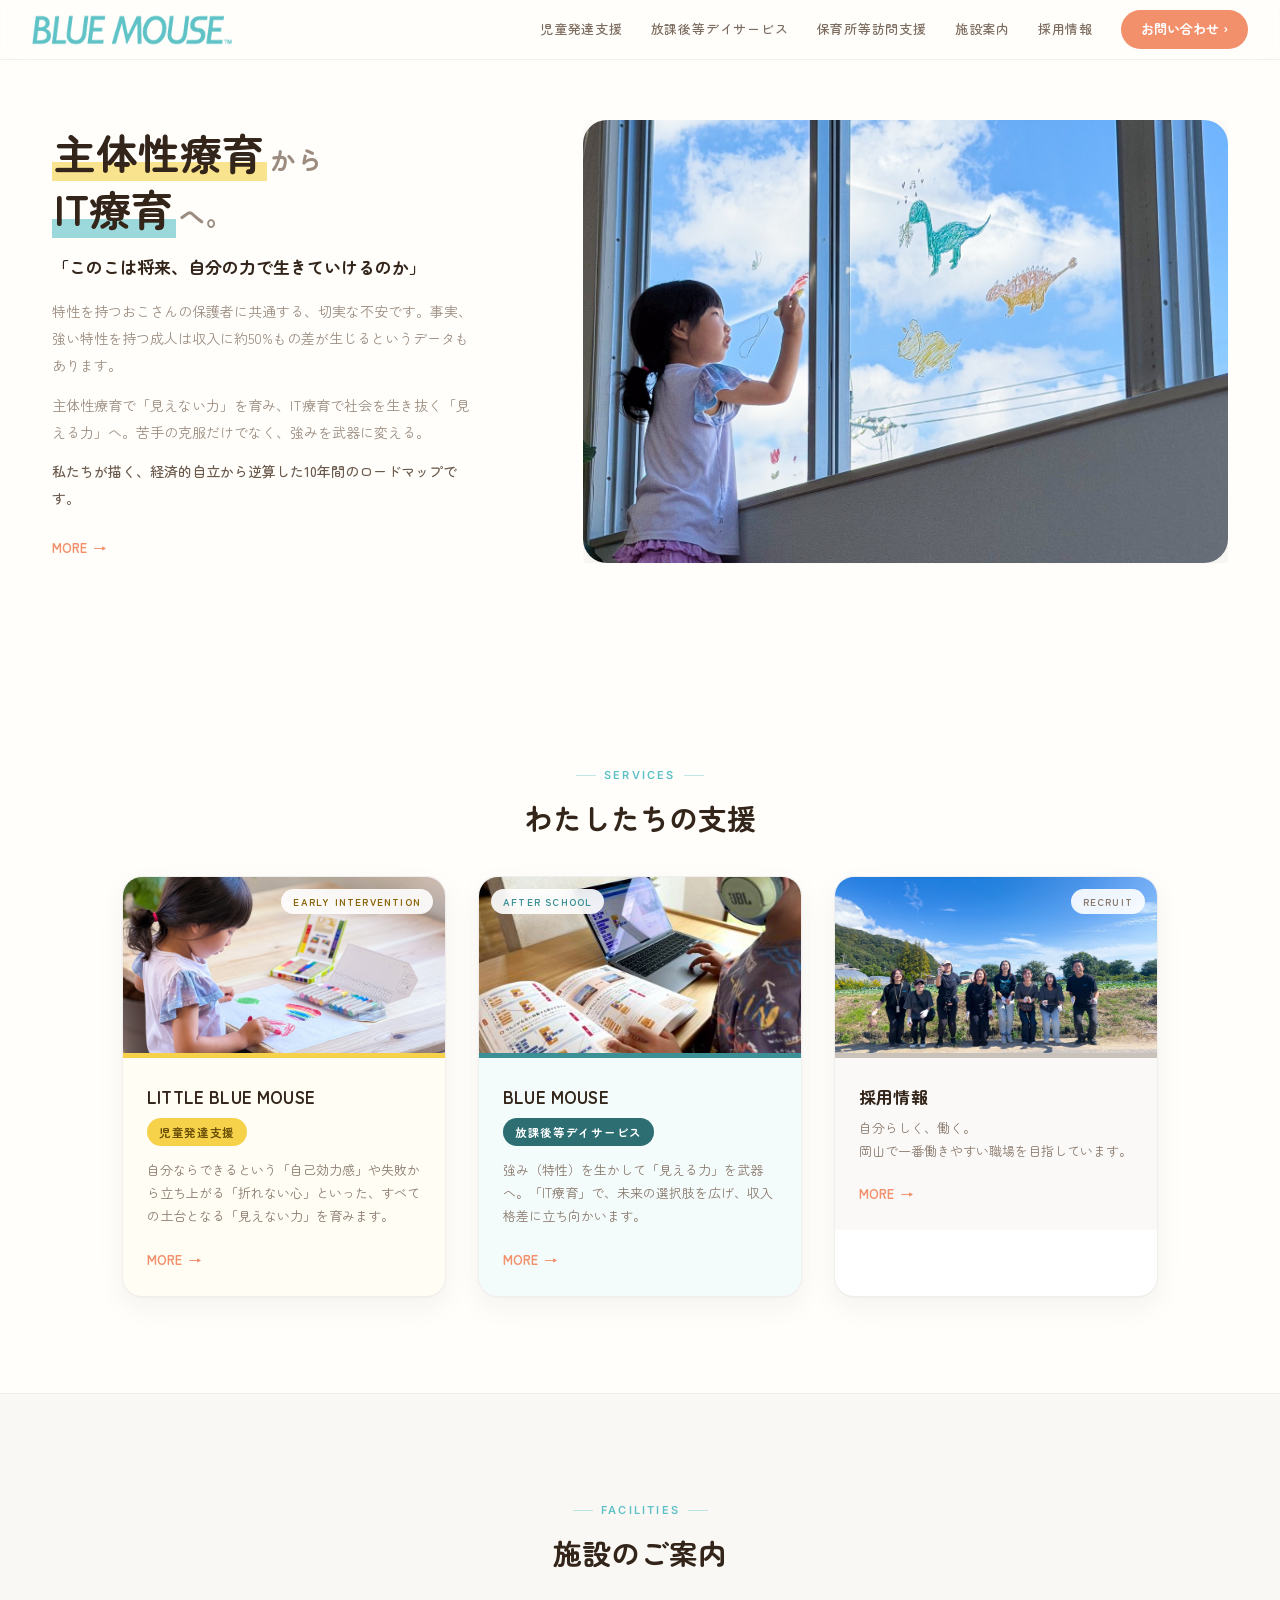
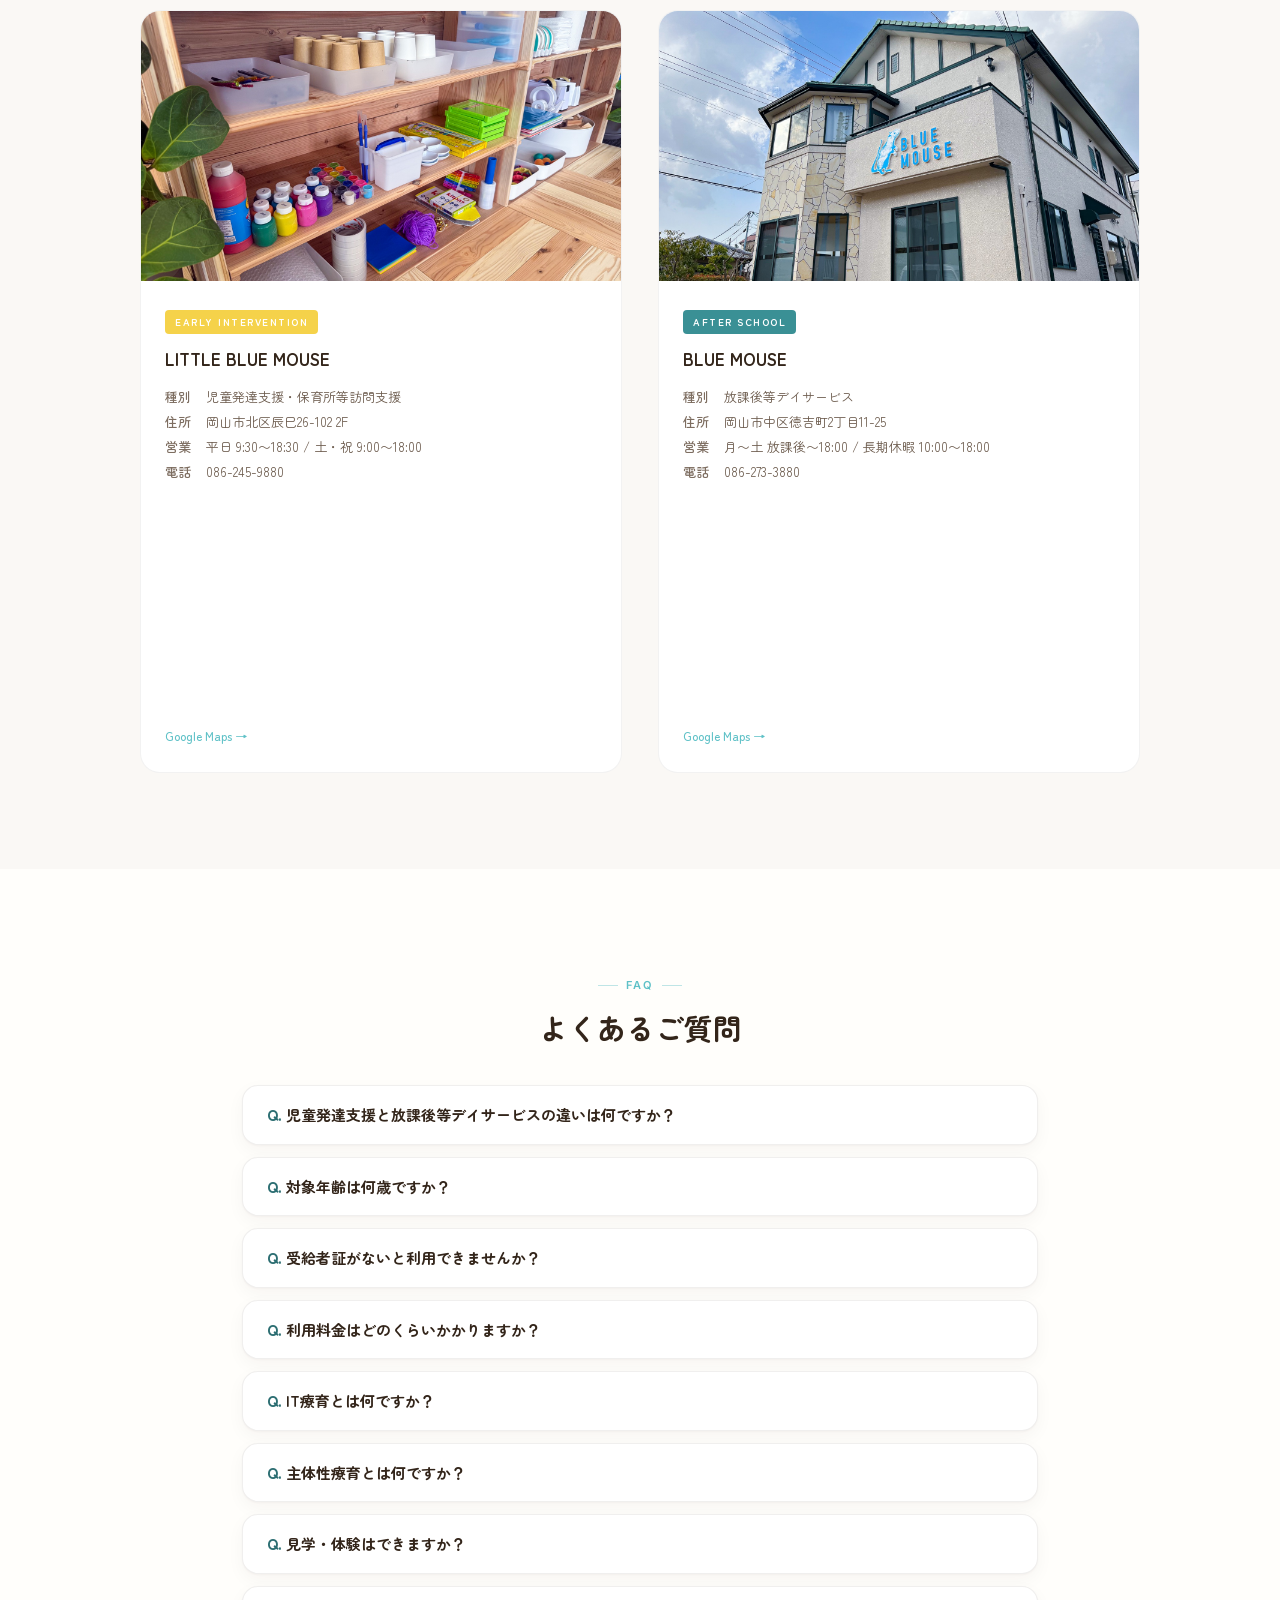
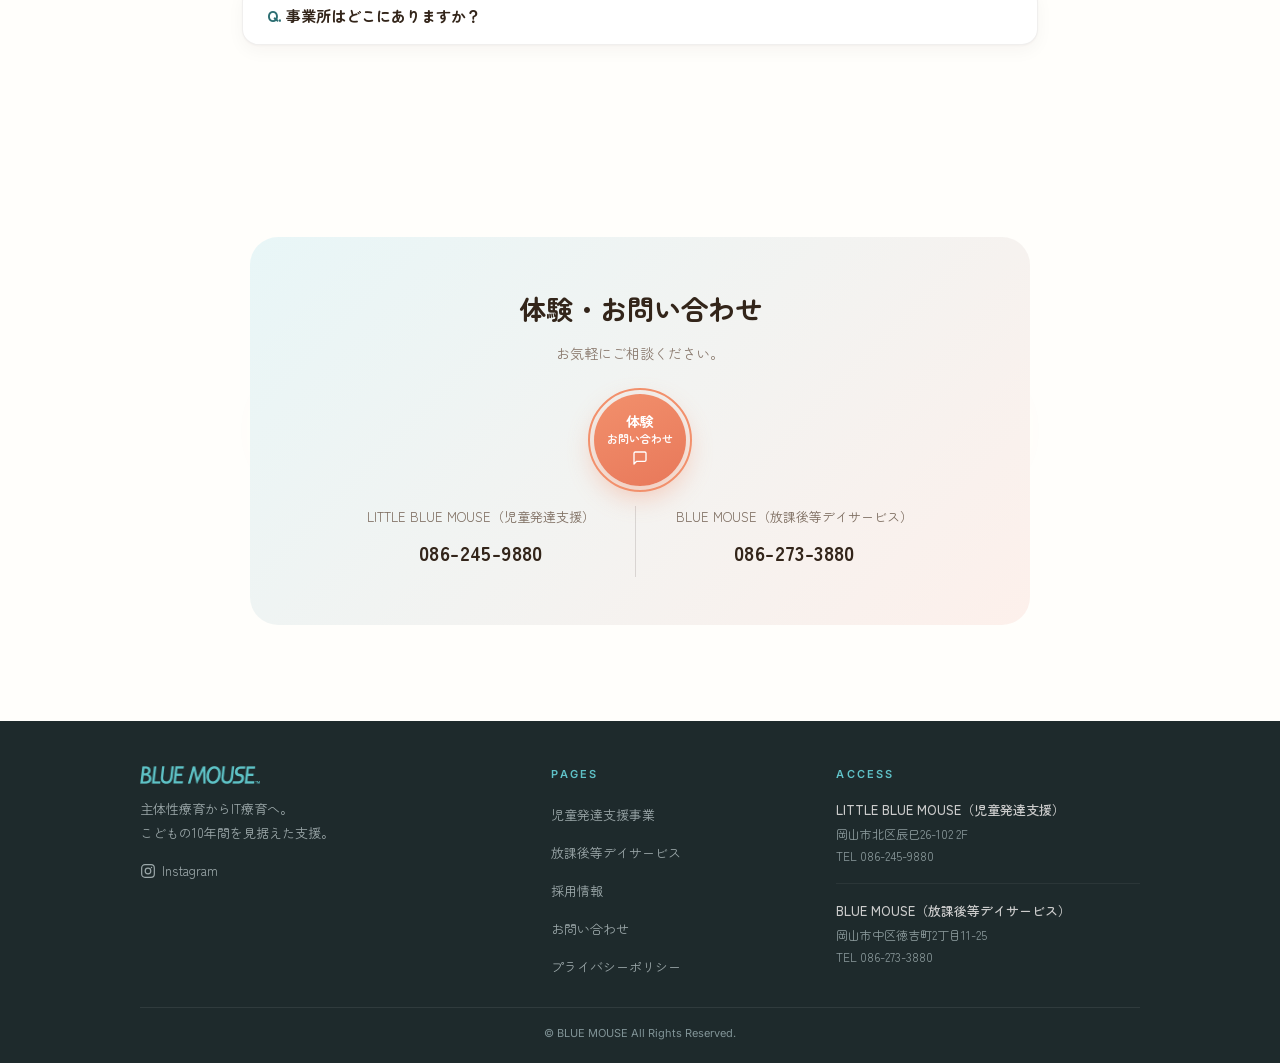
==== commit b2045430: "ヘッダーとスマホメニューに保育所等訪問支援を追加（全9ページ） Co-Authored-By: Claude Opus 5 <noreply@anthropic.com>" ====
--- a/index.html
+++ b/index.html
@@ -1170,6 +1170,7 @@
   <nav class="header__nav">
     <a href="./child.html" class="header__link">児童発達支援</a>
     <a href="./afterschool.html" class="header__link">放課後等デイサービス</a>
+    <a href="./visit.html" class="header__link">保育所等訪問支援</a>
     <a href="#facilities" class="header__link">施設案内</a>
     <a href="https://jp.indeed.com/cmp/C-Eighty-Percent-LLC/jobs" target="_blank" rel="noopener" class="header__link">採用情報</a>
     <div class="header__cta-wrap">
@@ -1191,6 +1192,7 @@
   <a href="./philosophy.html" class="mn-link">BLUE MOUSEの想い</a>
   <a href="./child.html" class="mn-link">児童発達支援</a>
   <a href="./afterschool.html" class="mn-link">放課後等デイサービス</a>
+  <a href="./visit.html" class="mn-link">保育所等訪問支援</a>
   <a href="https://jp.indeed.com/cmp/C-Eighty-Percent-LLC/jobs" target="_blank" rel="noopener" class="mn-link">採用情報</a>
   <a href="./contact.html" class="mn-link" style="color:var(--coral); font-weight:600;">お問い合わせ</a>
   <a class="mn-insta" href="https://www.instagram.com/blue_mouse_okayama/" target="_blank" rel="noopener" aria-label="Instagram">
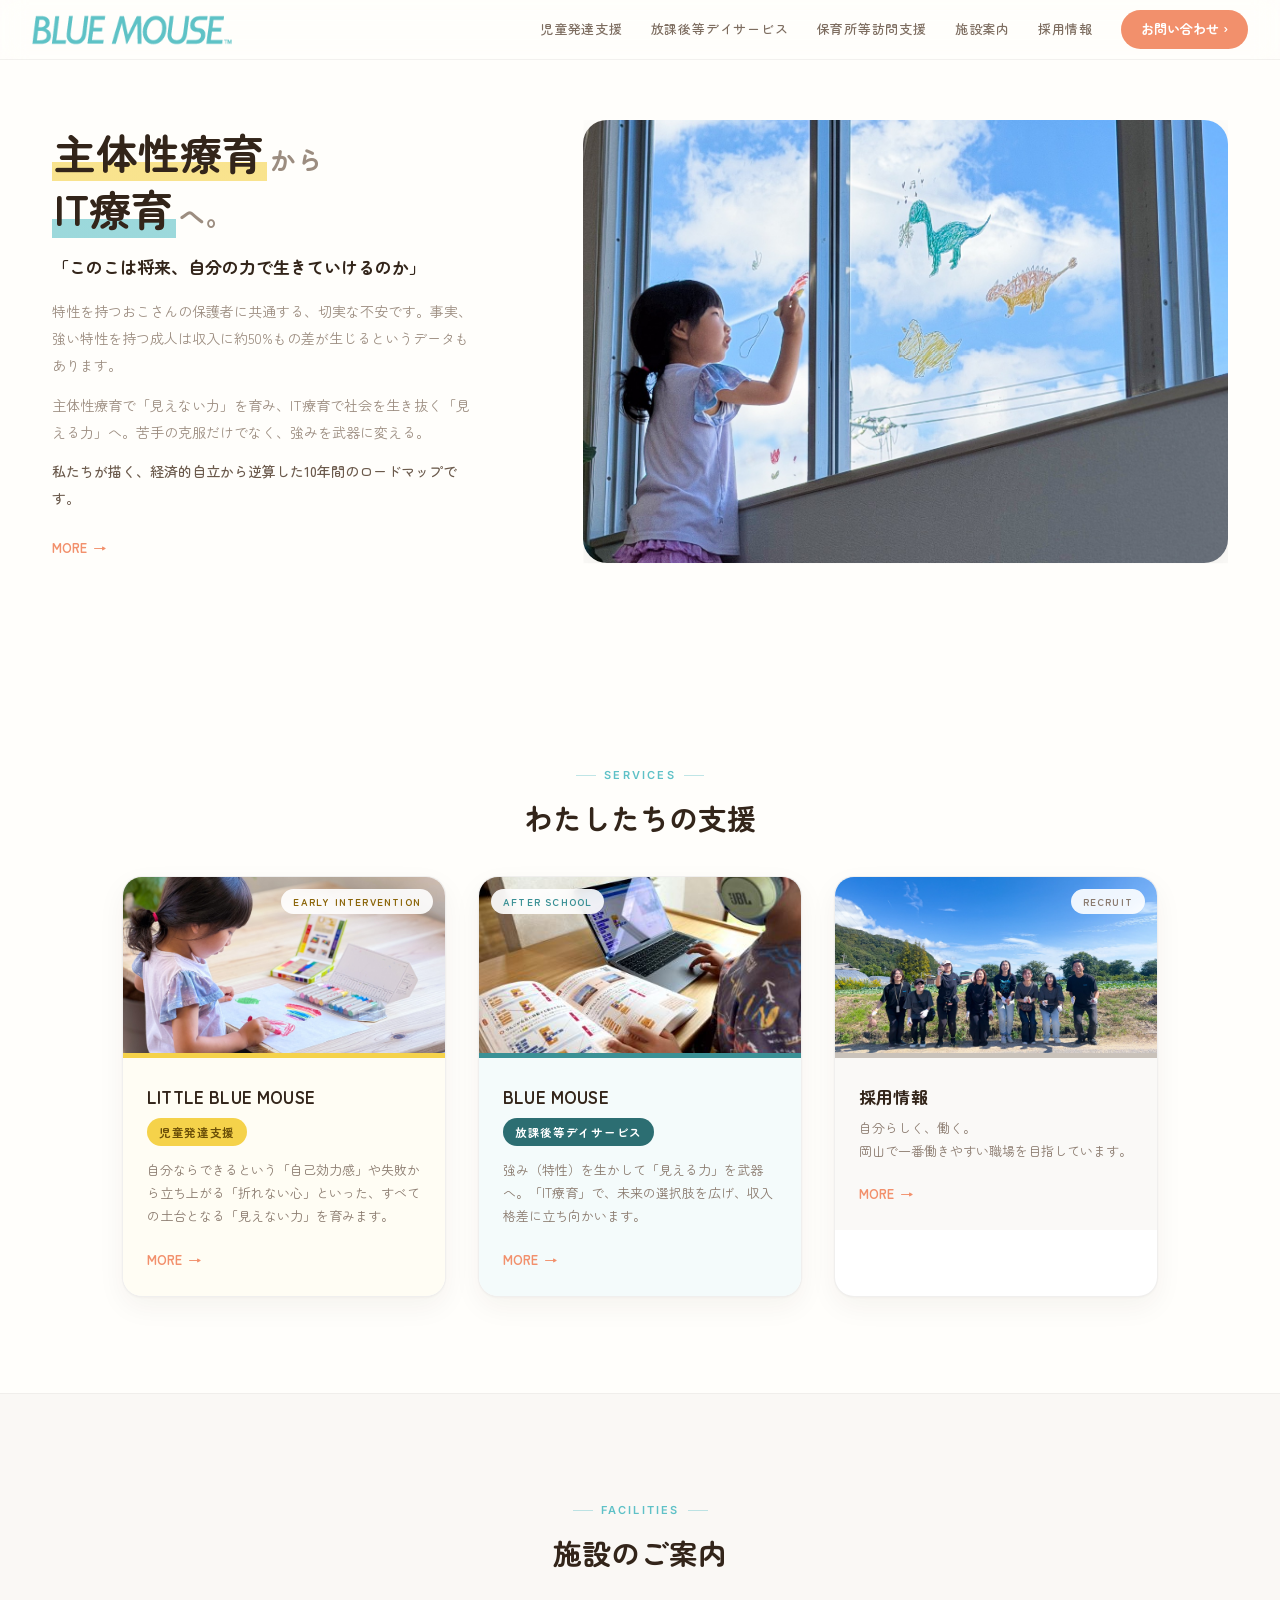
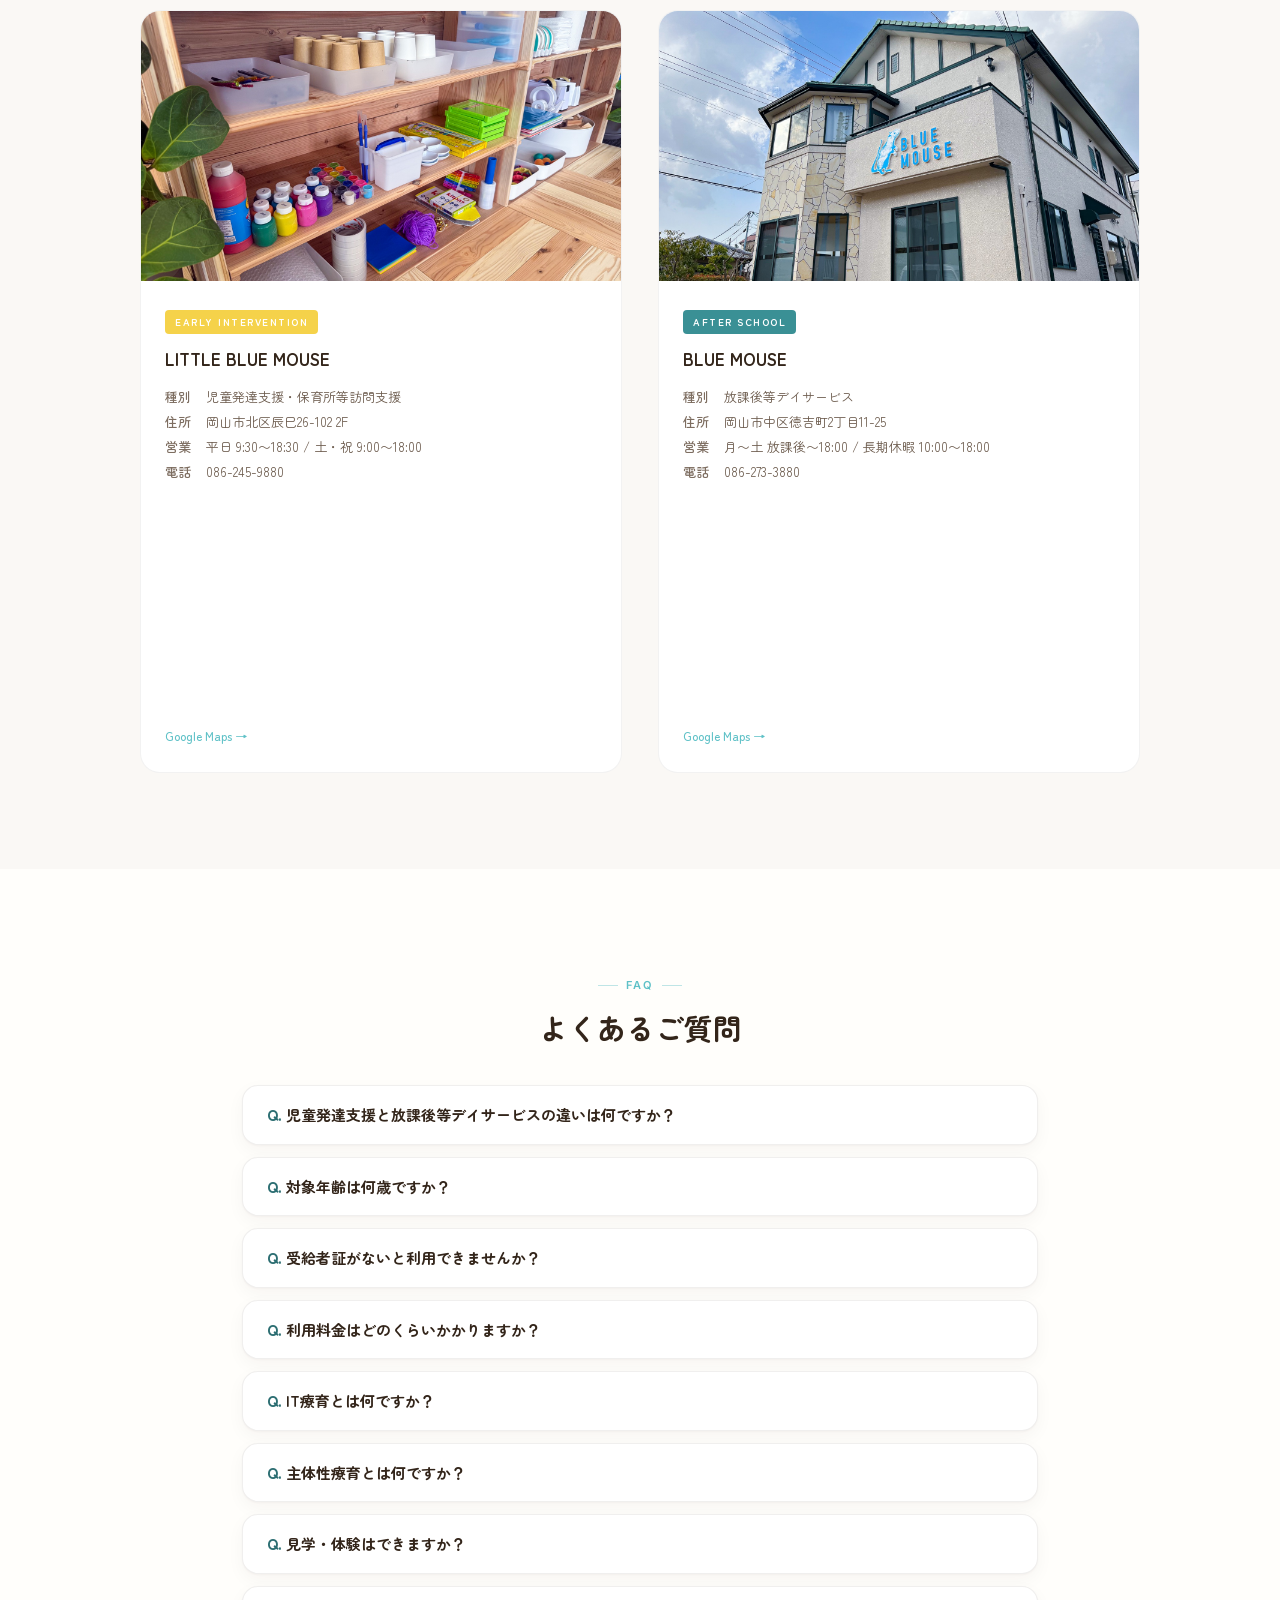
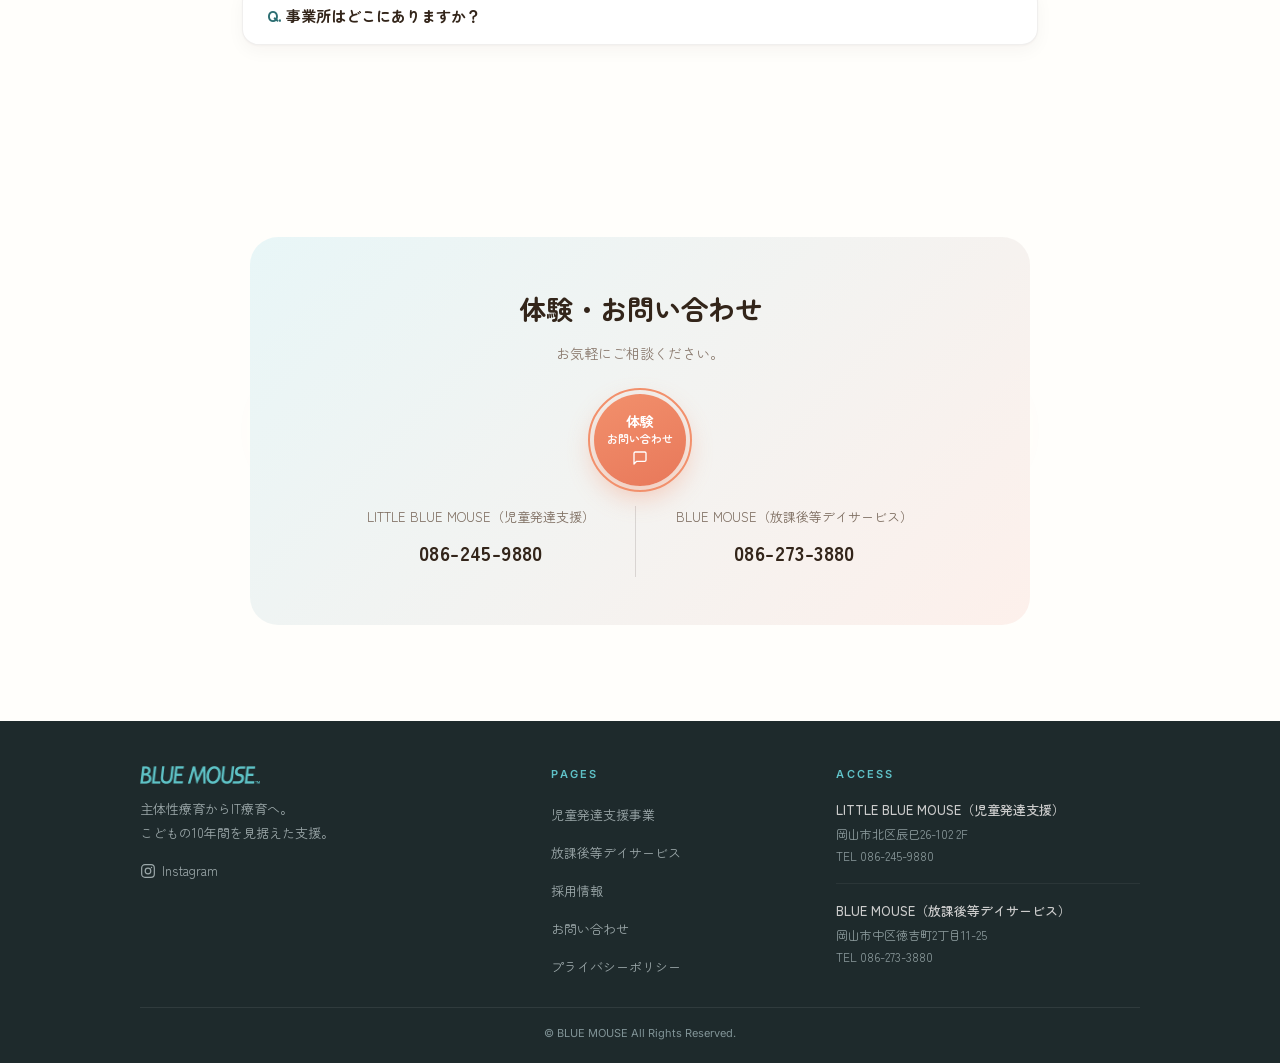
==== commit 0c72b08b: "ヘッダーのお問い合わせドロップダウンに保育所等訪問支援を追加（全9ページ） 訪問支援は「体験」ではないため、表記は「保育所等訪問支援 相談」。 サービス名＋動作名という既存2項目の形に揃えた。  Co" ====
--- a/index.html
+++ b/index.html
@@ -1179,6 +1179,7 @@
         <a href="./contact.html">お問い合わせ</a>
         <a href="./contact.html?type=child">児童発達支援 体験</a>
         <a href="./contact.html?type=afterschool">放課後等デイサービス 体験</a>
+        <a href="./contact.html?type=visit">保育所等訪問支援 相談</a>
       </div>
     </div>
   </nav>
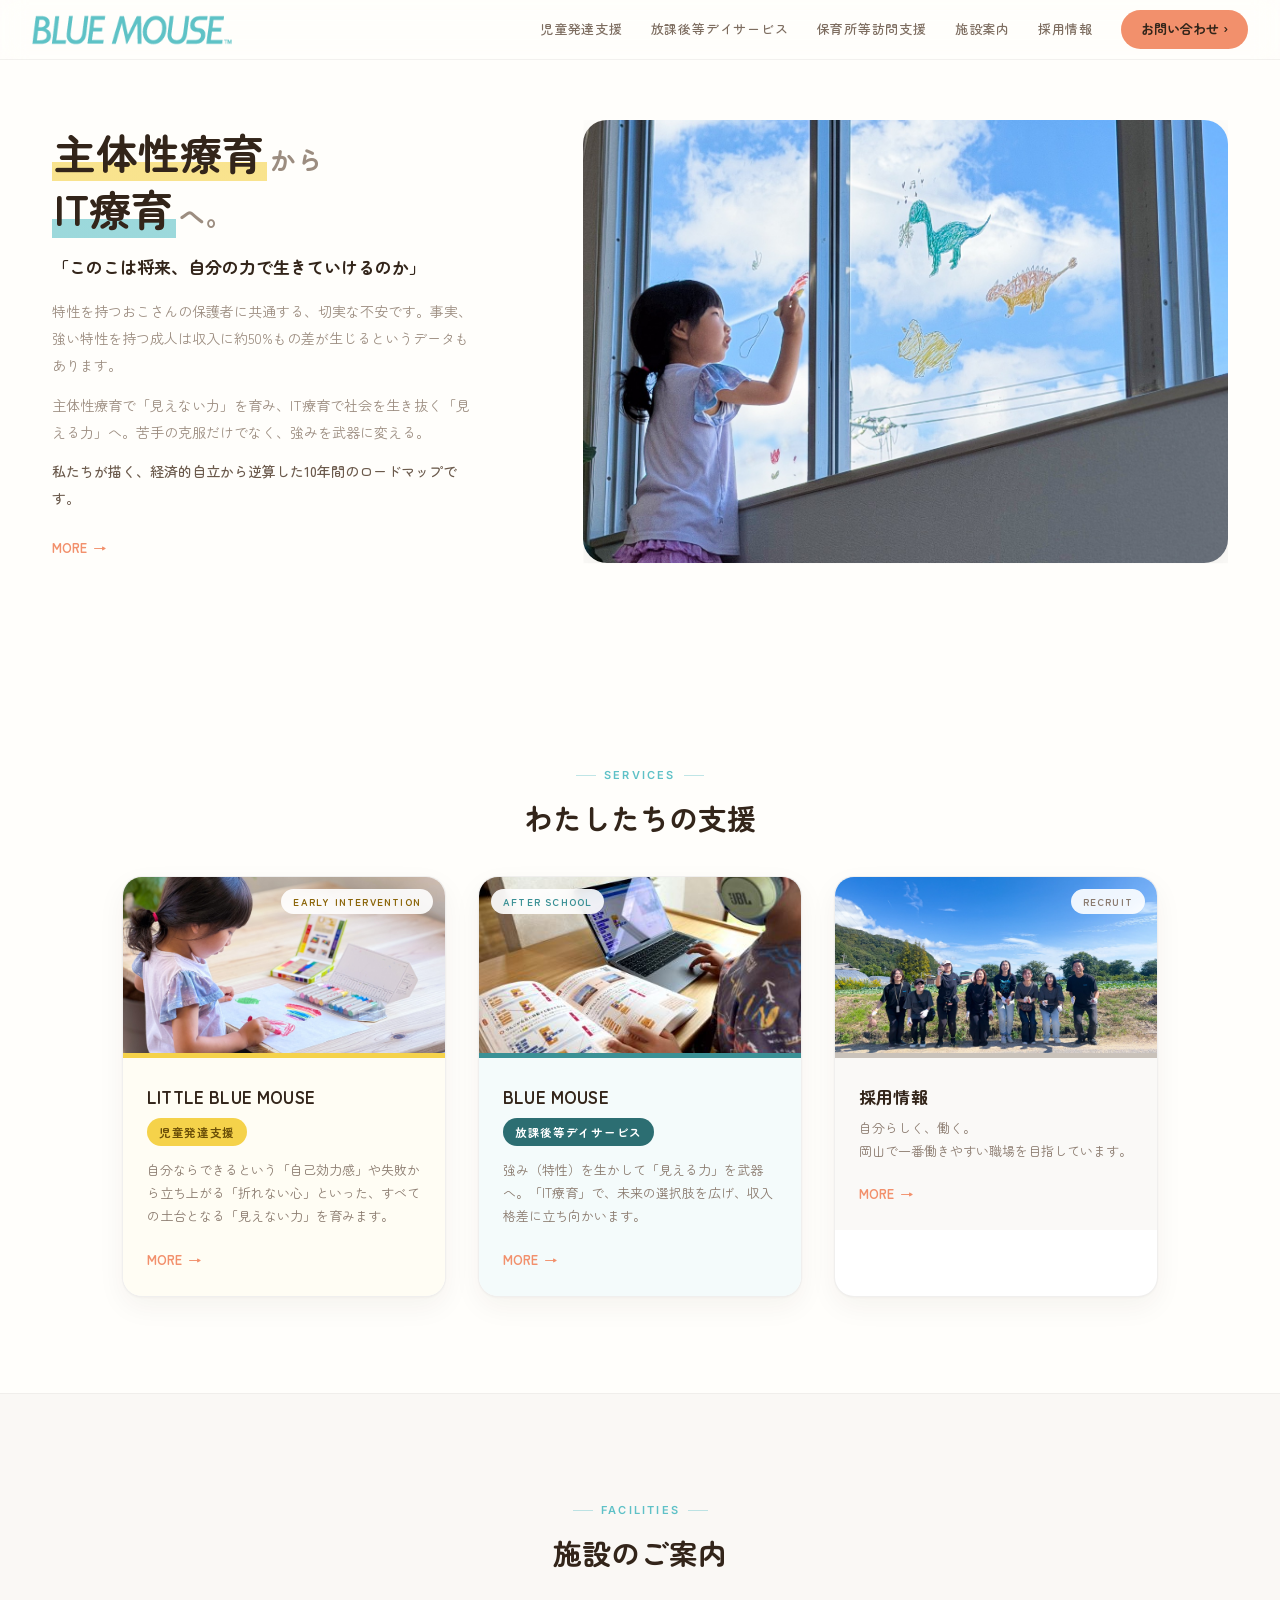
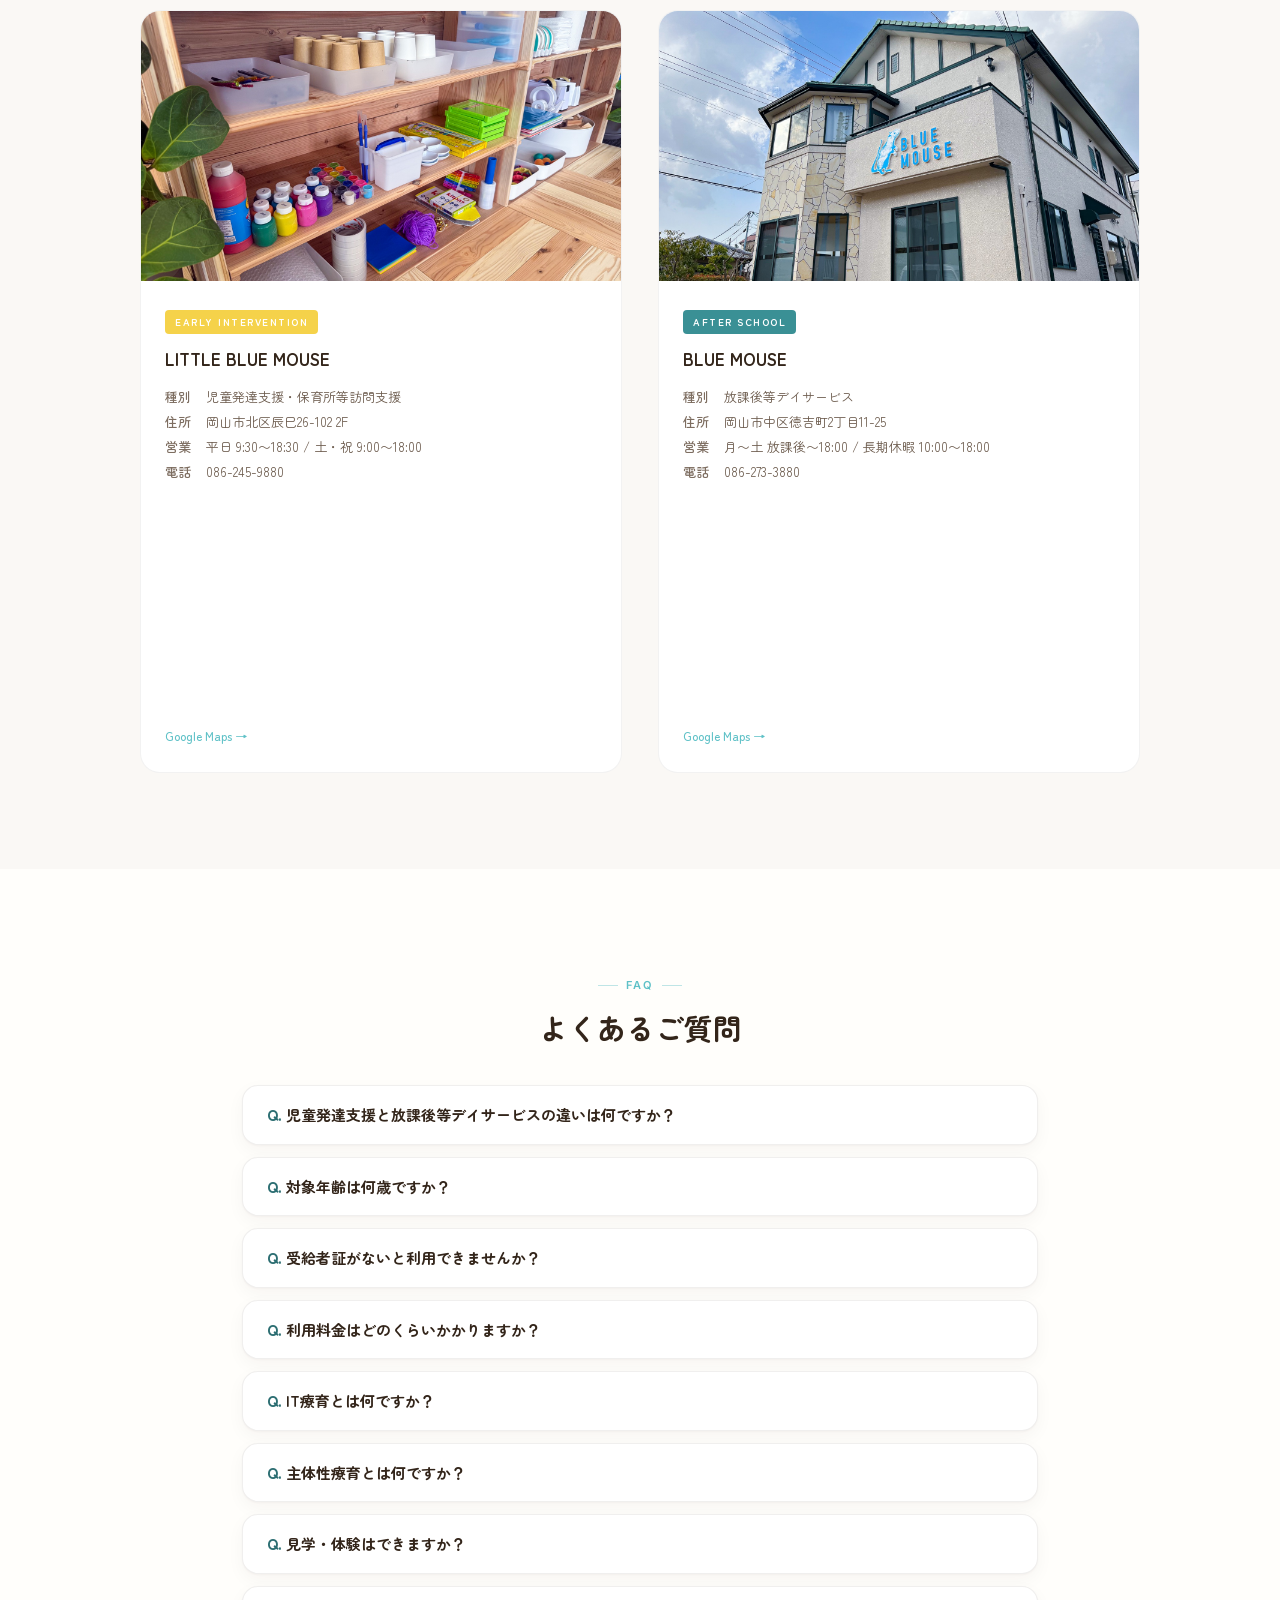
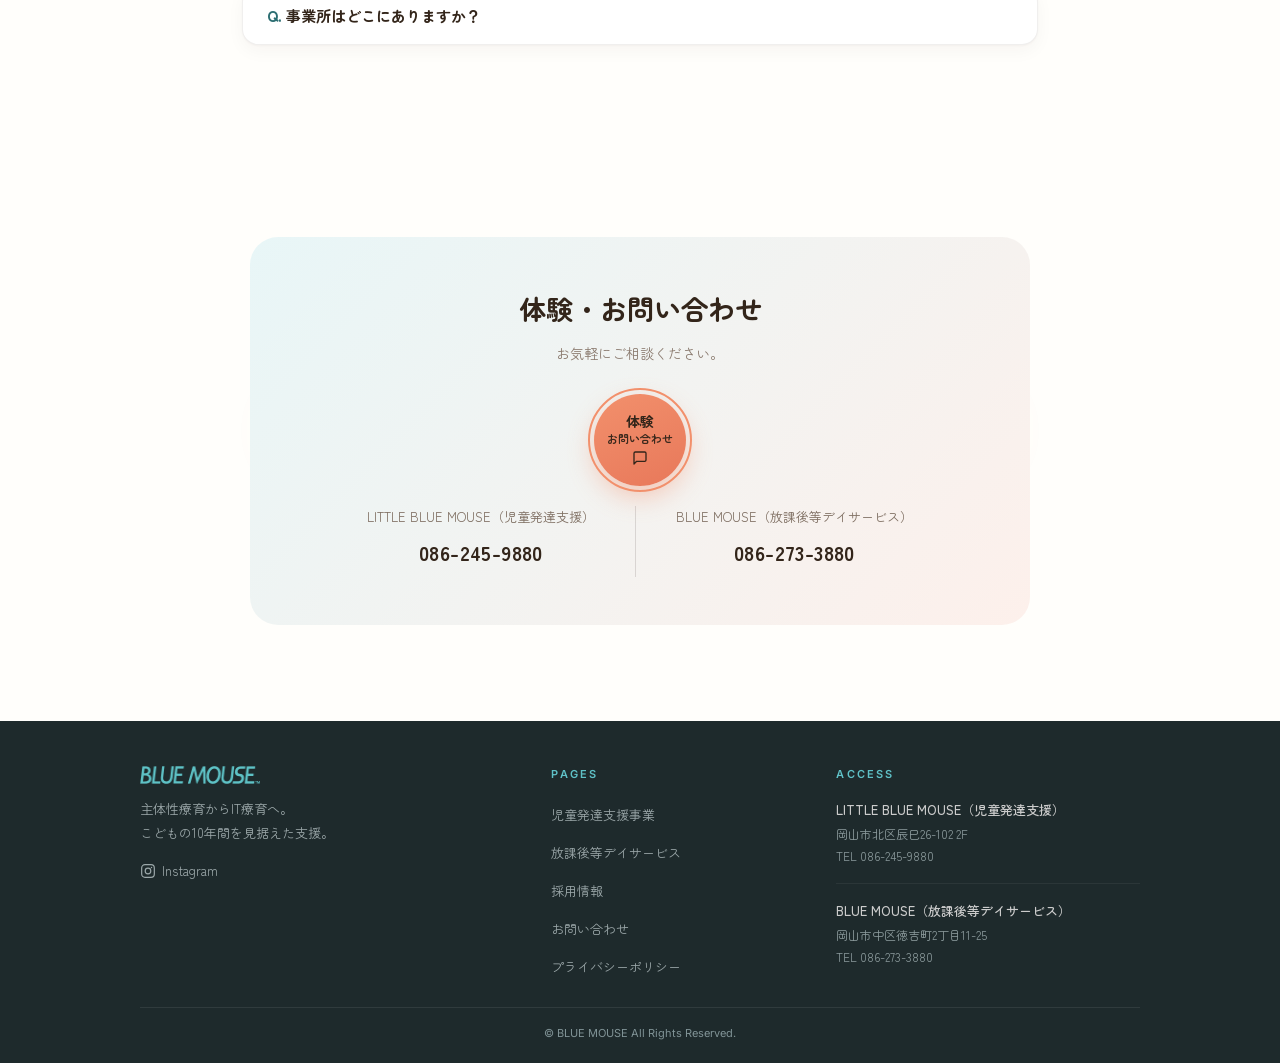
==== commit ecb52bf4: "読みづらかった文字の色を直す（コーラルボタン・注記・プライバシーリンク） コーラルのボタンは白文字で2.34:1しかなく、基準の4.5:1に対して半分だった。 コーラルは「アクションボタン専用色」なの" ====
--- a/index.html
+++ b/index.html
@@ -144,7 +144,7 @@
       gap: 6px;
       padding: 8px 20px;
       background: var(--coral);
-      color: #fff;
+      color: var(--ink);
       font-size: 13px;
       font-weight: 600;
       border-radius: 100px;
@@ -174,6 +174,8 @@
     .header__cta-drop a:nth-child(1):hover { background: var(--coral-light); color: var(--coral); }
     .header__cta-drop a:nth-child(2):hover { background: var(--teal-light); color: var(--teal); }
     .header__cta-drop a:nth-child(3):hover { background: #e8f0ee; color: var(--green); }
+    /* 4つ目＝保育所等訪問支援。--yellow を持たないページがあるので直値で指定する */
+    .header__cta-drop a:nth-child(4):hover { background: #fef9e7; color: #6b4f08; }
 
     .header__burger {
       display: none;
@@ -329,7 +331,7 @@
       cursor: pointer;
     }
     .btn:hover { transform: translateY(-2px); }
-    .btn--coral { background: var(--coral); color: #fff; box-shadow: 0 4px 16px rgba(242,144,108,.25); }
+    .btn--coral { background: var(--coral); color:var(--ink); box-shadow: 0 4px 16px rgba(242,144,108,.25); }
     .btn--coral:hover { box-shadow: 0 8px 24px rgba(242,144,108,.35); }
     .btn--outline { background: #fff; color: var(--ink); border: 1.5px solid rgba(0,0,0,.12); }
     .btn--outline:hover { border-color: var(--teal); color: var(--teal); }
@@ -1767,7 +1769,7 @@
     height: 92px;
     border-radius: 50%;
     background: linear-gradient(155deg, var(--coral), #e8785a);
-    color: #fff;
+    color: var(--ink);
     font-family: "Zen Maru Gothic", "Zen Kaku Gothic New", sans-serif;
     text-align: center;
     text-decoration: none;
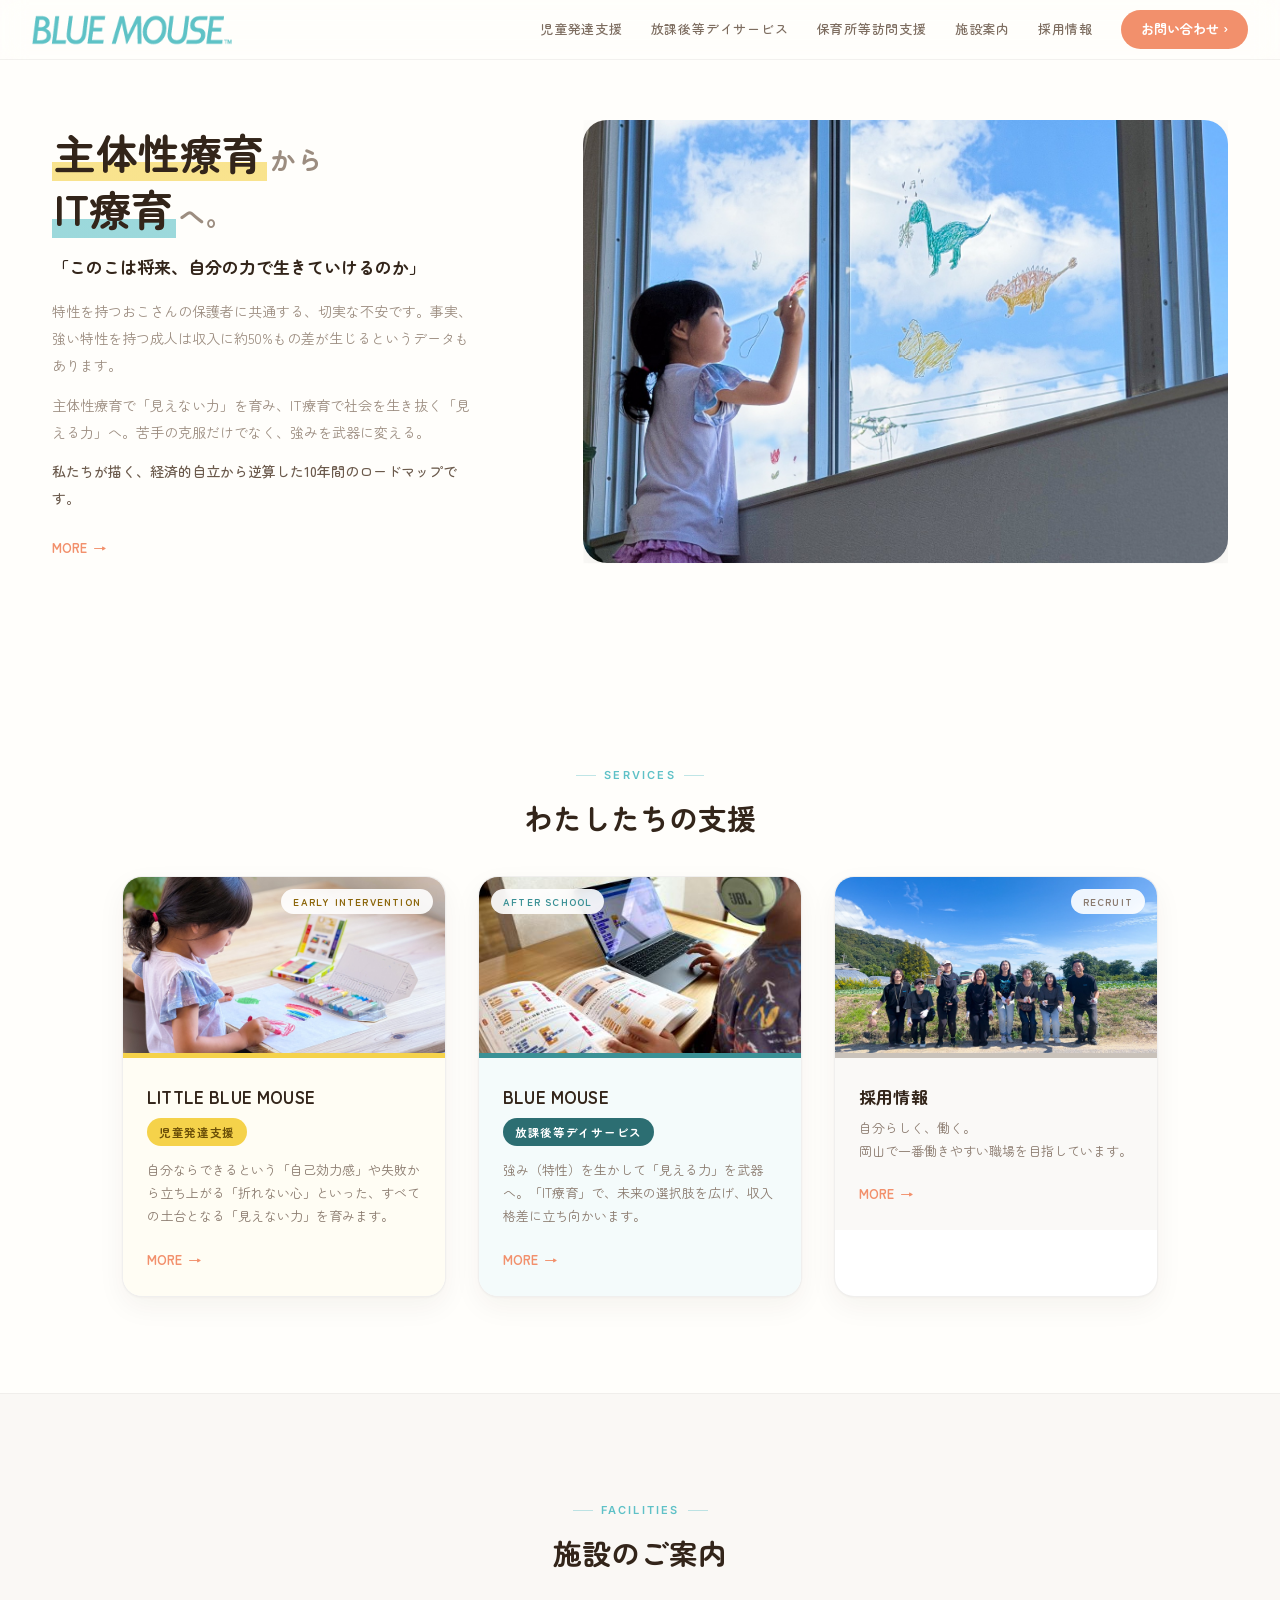
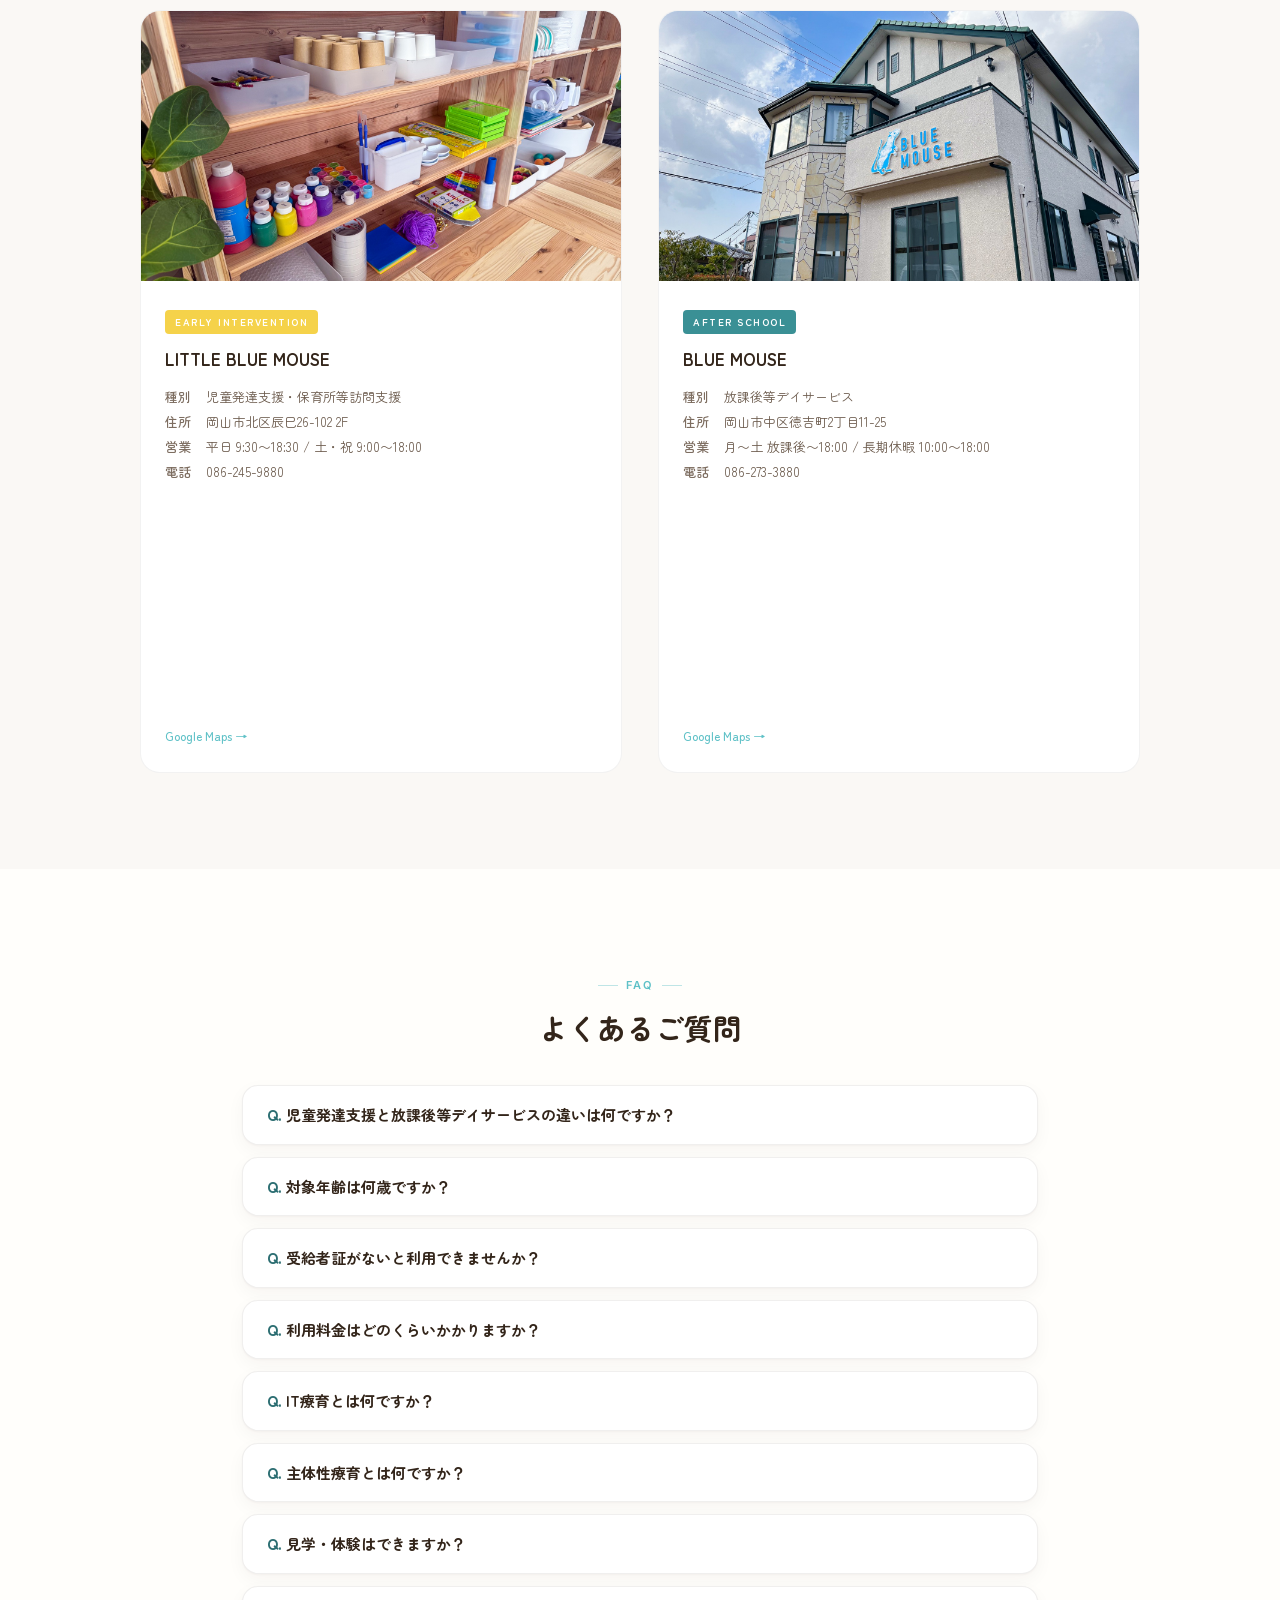
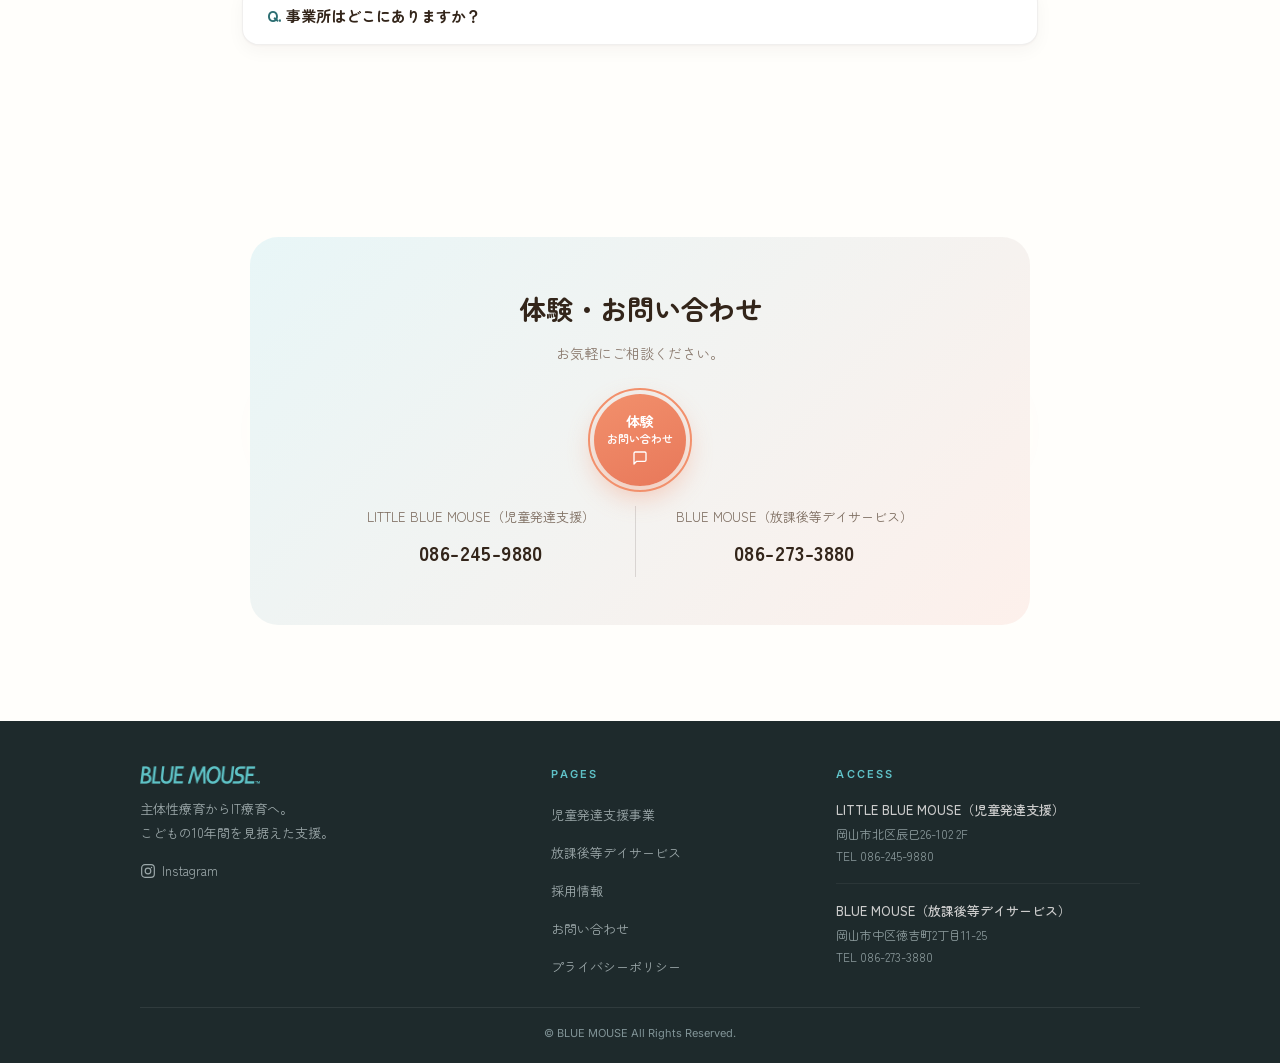
==== commit 39fd526e: "コーラルのボタンは白文字に戻す（43さんの判断） 43さんの指示により、ボタンの文字は白ベースを維持する。 ecb52bf で --ink に変えた27箇所を元に戻した。 注記とプライバシーリンクの修" ====
--- a/index.html
+++ b/index.html
@@ -144,7 +144,7 @@
       gap: 6px;
       padding: 8px 20px;
       background: var(--coral);
-      color: var(--ink);
+      color: #fff;
       font-size: 13px;
       font-weight: 600;
       border-radius: 100px;
@@ -331,7 +331,7 @@
       cursor: pointer;
     }
     .btn:hover { transform: translateY(-2px); }
-    .btn--coral { background: var(--coral); color:var(--ink); box-shadow: 0 4px 16px rgba(242,144,108,.25); }
+    .btn--coral { background: var(--coral); color: #fff; box-shadow: 0 4px 16px rgba(242,144,108,.25); }
     .btn--coral:hover { box-shadow: 0 8px 24px rgba(242,144,108,.35); }
     .btn--outline { background: #fff; color: var(--ink); border: 1.5px solid rgba(0,0,0,.12); }
     .btn--outline:hover { border-color: var(--teal); color: var(--teal); }
@@ -1769,7 +1769,7 @@
     height: 92px;
     border-radius: 50%;
     background: linear-gradient(155deg, var(--coral), #e8785a);
-    color: var(--ink);
+    color: #fff;
     font-family: "Zen Maru Gothic", "Zen Kaku Gothic New", sans-serif;
     text-align: center;
     text-decoration: none;
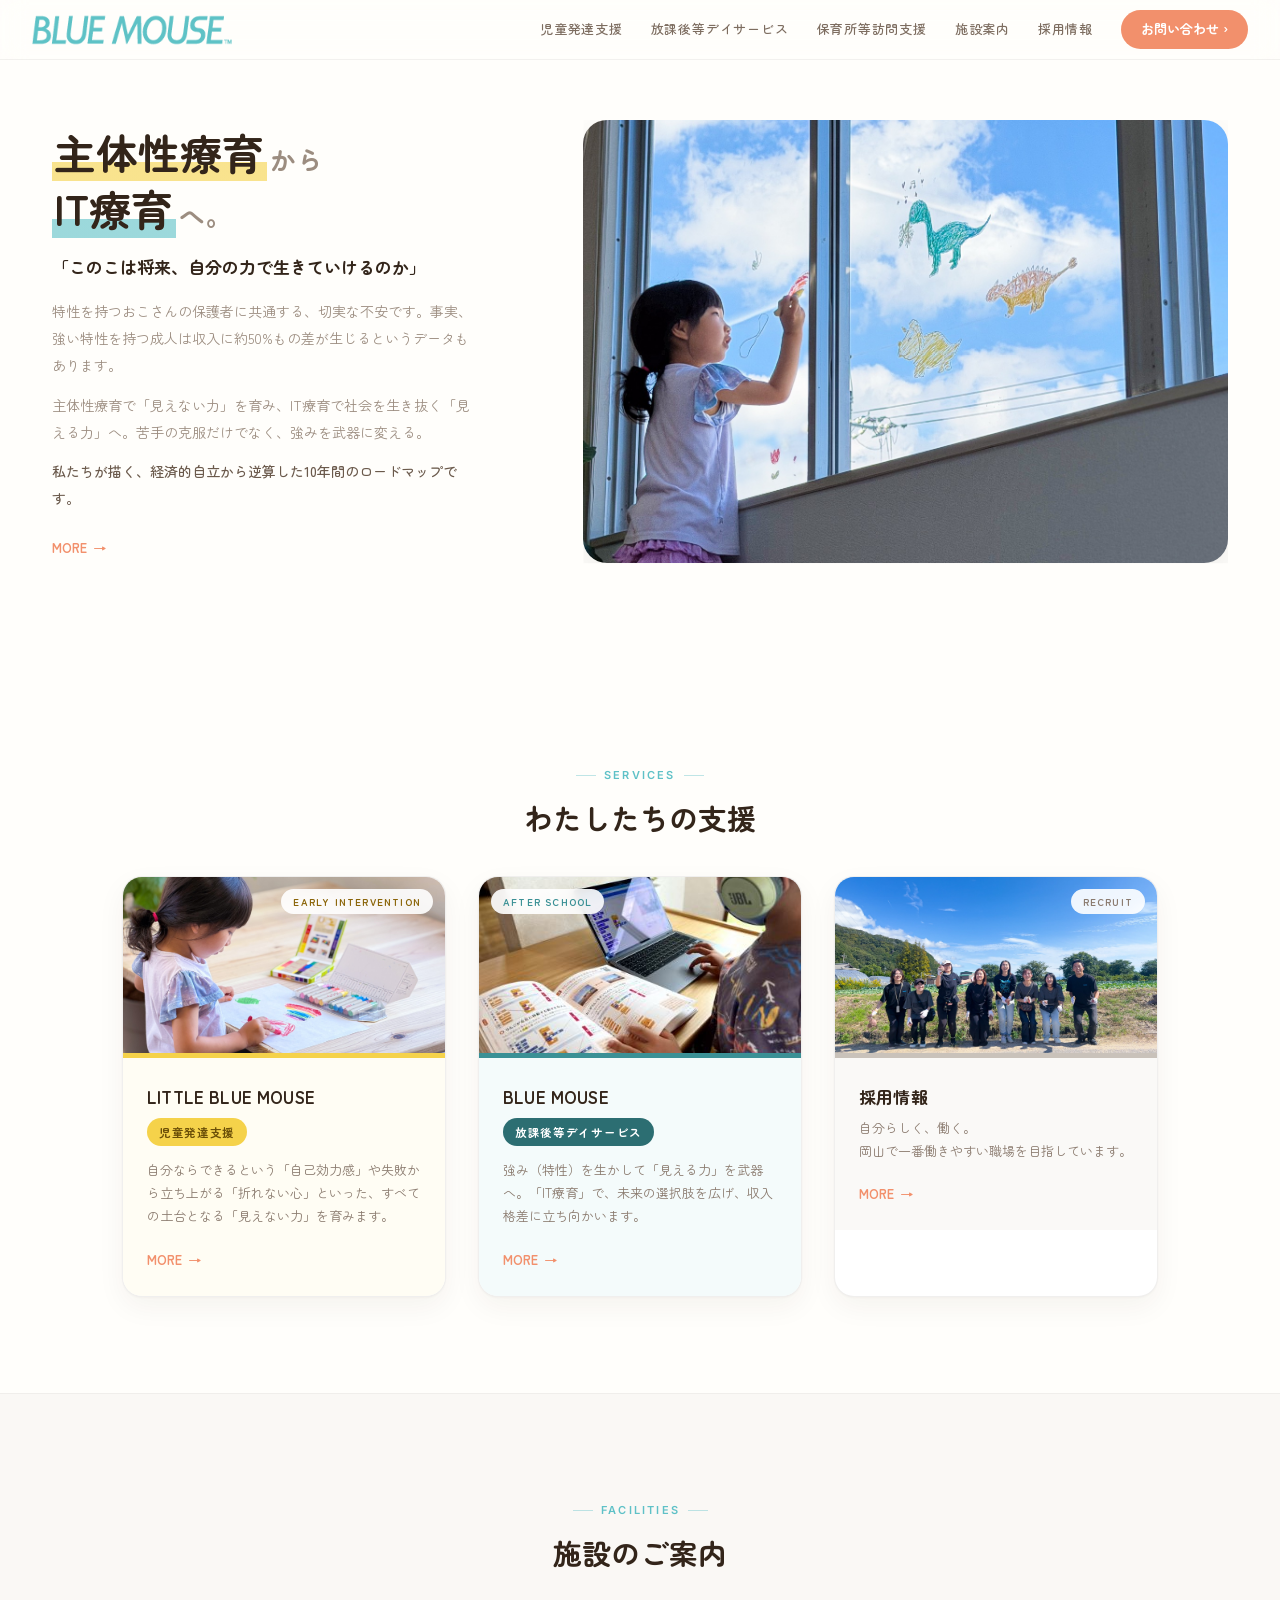
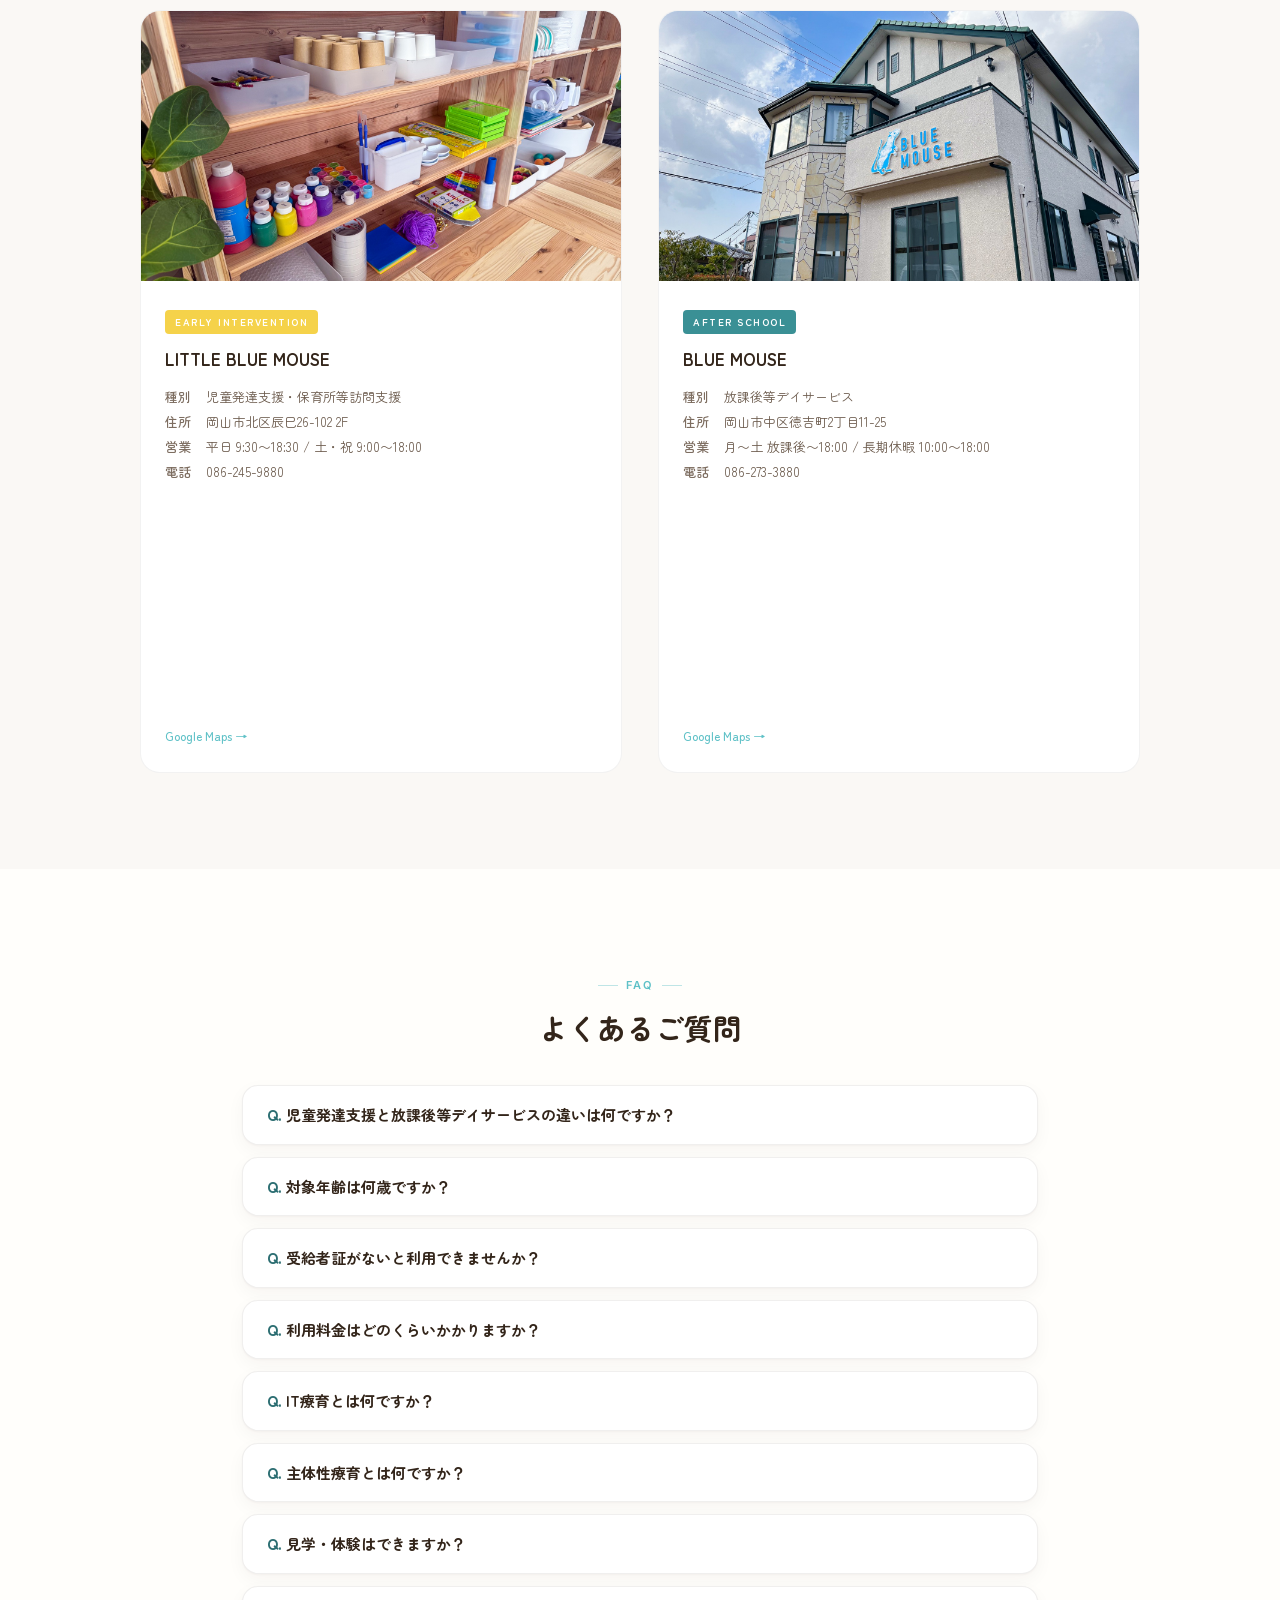
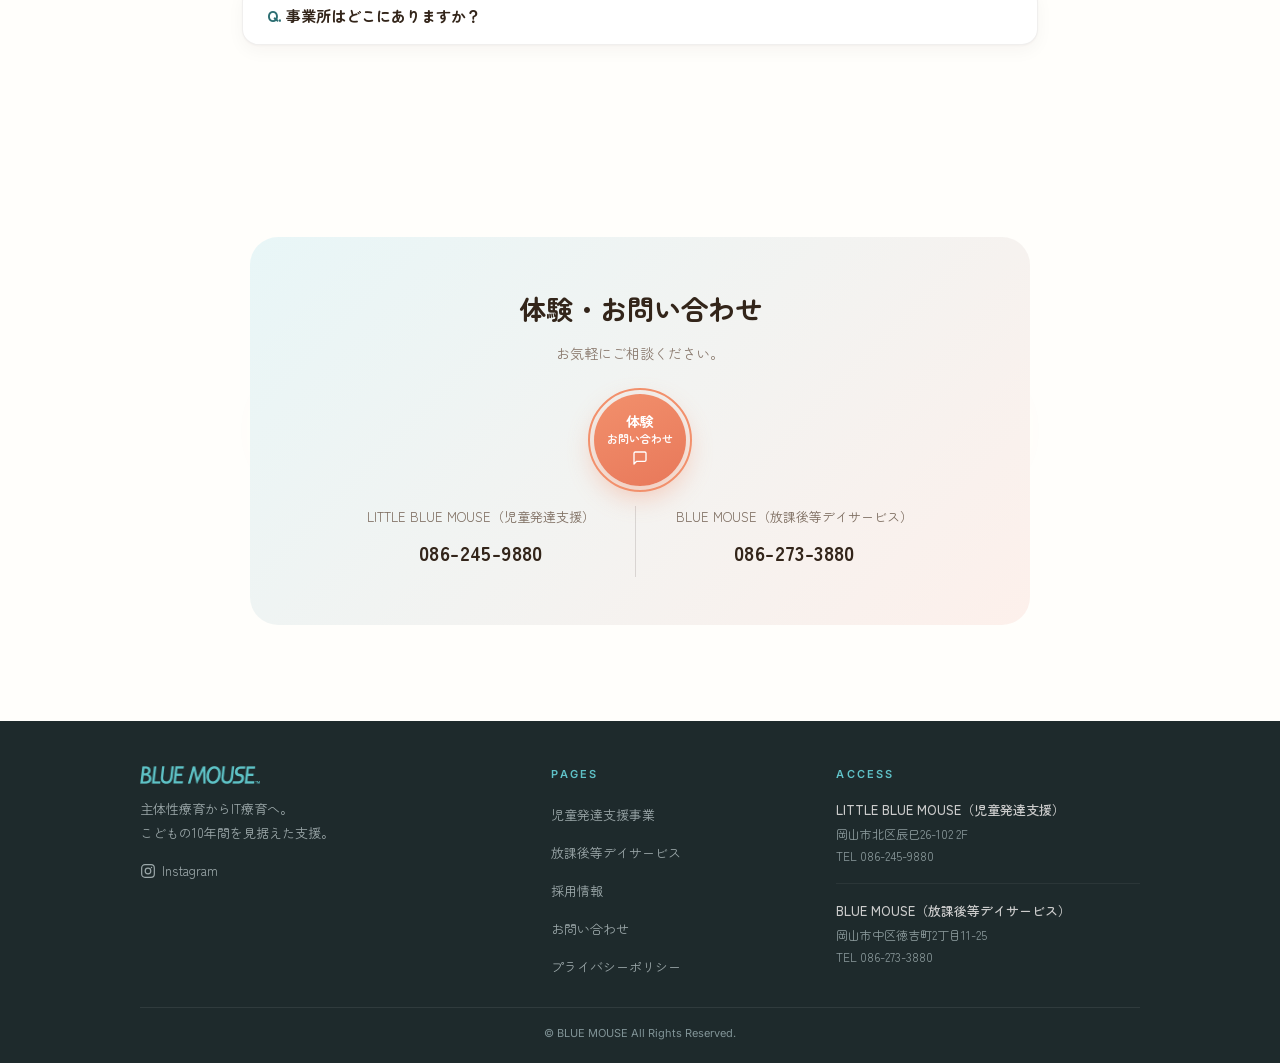
==== commit feadd6f9: "ヘッダーのドロップダウン：ホバー色を事業と合わせ、読めるようにする 色が上から何番目かで割り当てられていて、サービスの色と食い違っていた。 児発がティール、放デイが緑になっていた。さらに上2つは同系の" ====
--- a/index.html
+++ b/index.html
@@ -171,11 +171,11 @@
       white-space: nowrap;
       transition: background .15s;
     }
-    .header__cta-drop a:nth-child(1):hover { background: var(--coral-light); color: var(--coral); }
-    .header__cta-drop a:nth-child(2):hover { background: var(--teal-light); color: var(--teal); }
-    .header__cta-drop a:nth-child(3):hover { background: #e8f0ee; color: var(--green); }
+    .header__cta-drop a:nth-child(1):hover { background:#e8f0ee; color:#3a6b5e; }
+    .header__cta-drop a:nth-child(2):hover { background:#fef9e7; color:#6b4f08; }
+    .header__cta-drop a:nth-child(3):hover { background:#e8f6f7; color:#2f767a; }
     /* 4つ目＝保育所等訪問支援。--yellow を持たないページがあるので直値で指定する */
-    .header__cta-drop a:nth-child(4):hover { background: #fef9e7; color: #6b4f08; }
+    .header__cta-drop a:nth-child(4):hover { background:#f2ebe0; color:#8a6408; }
 
     .header__burger {
       display: none;
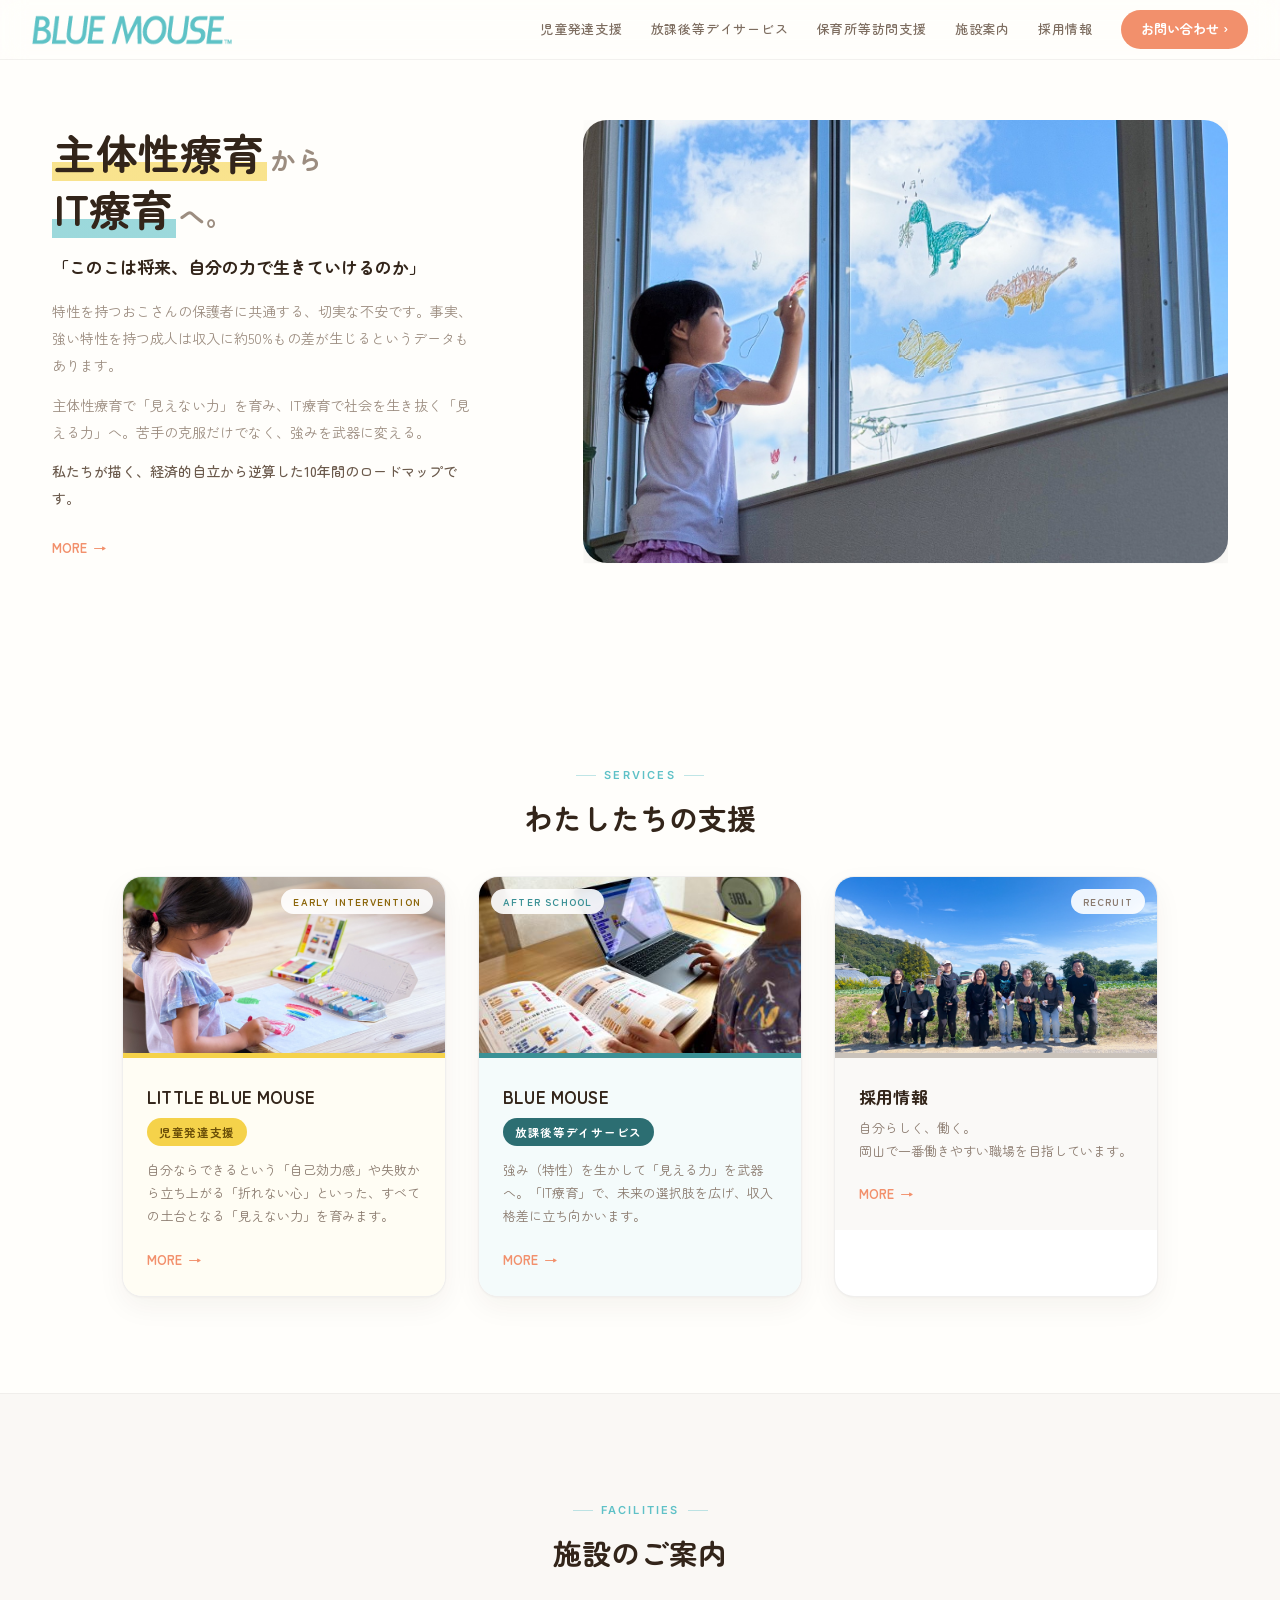
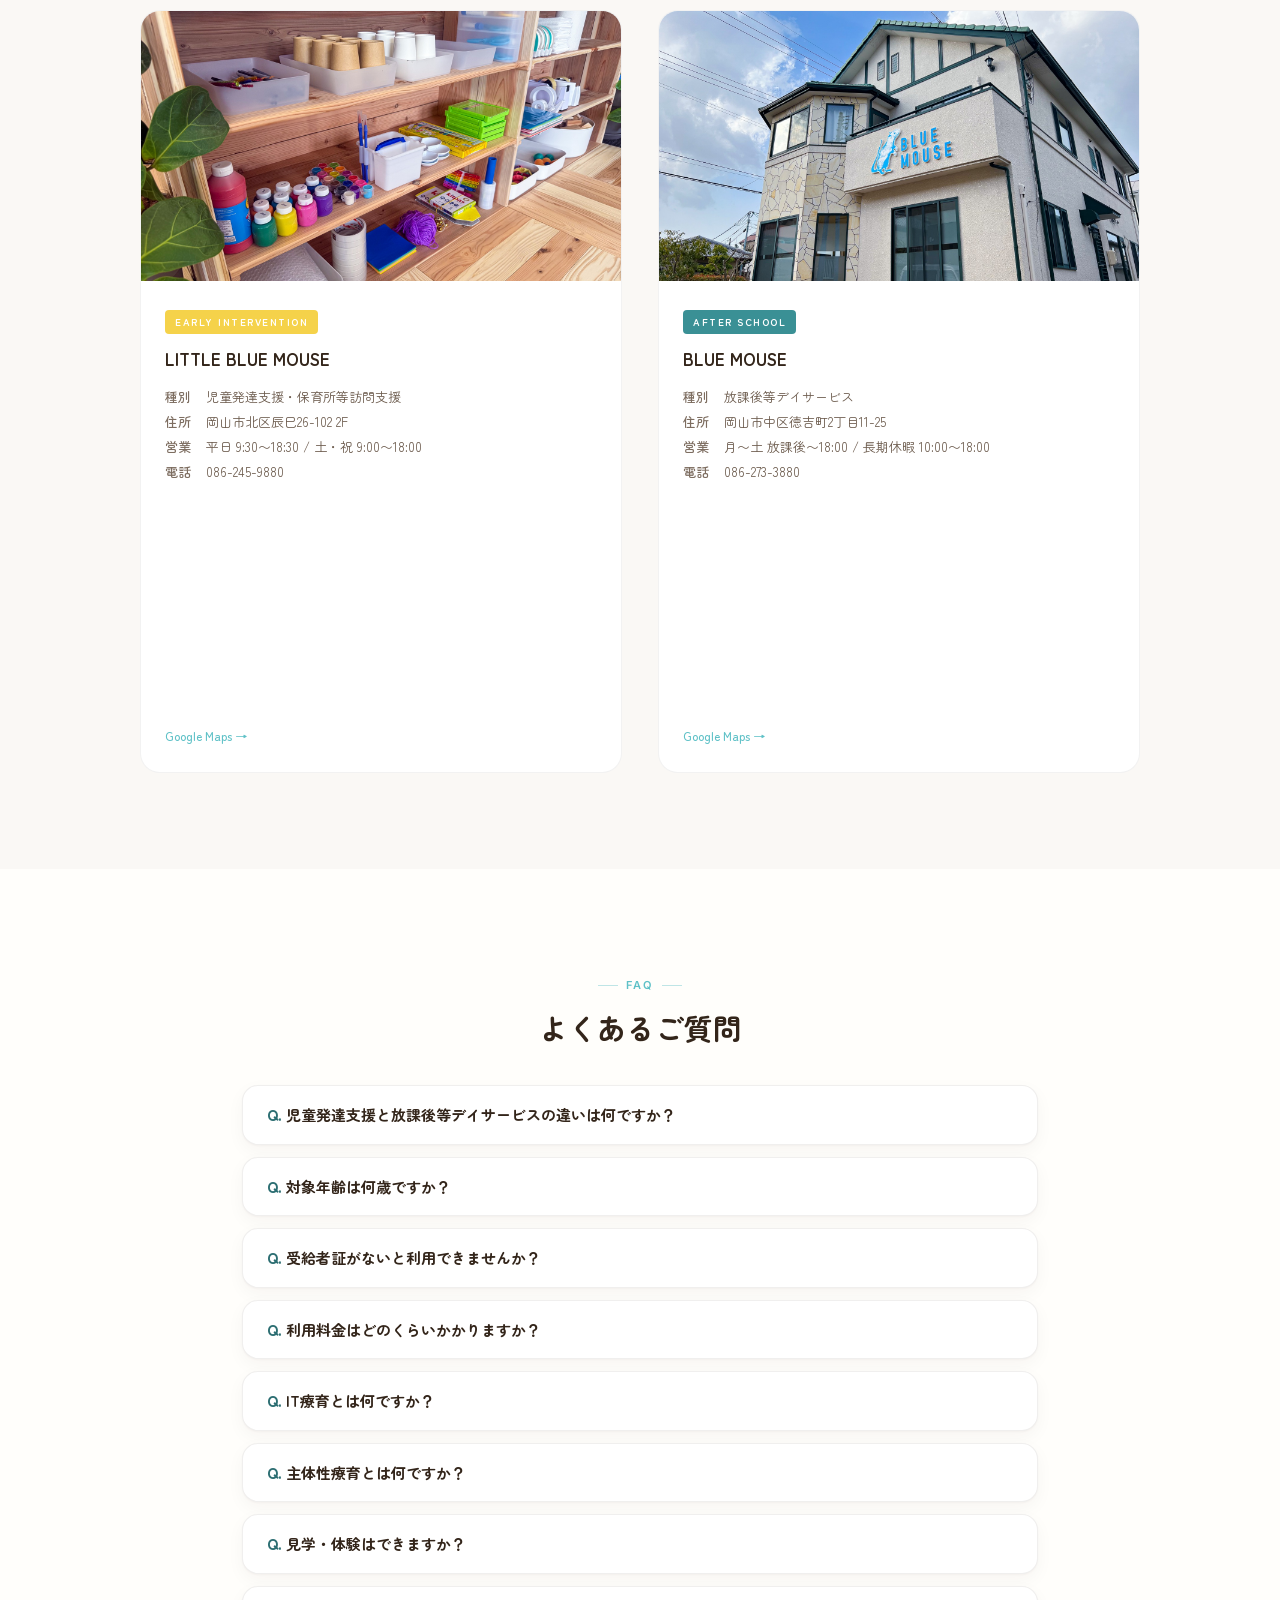
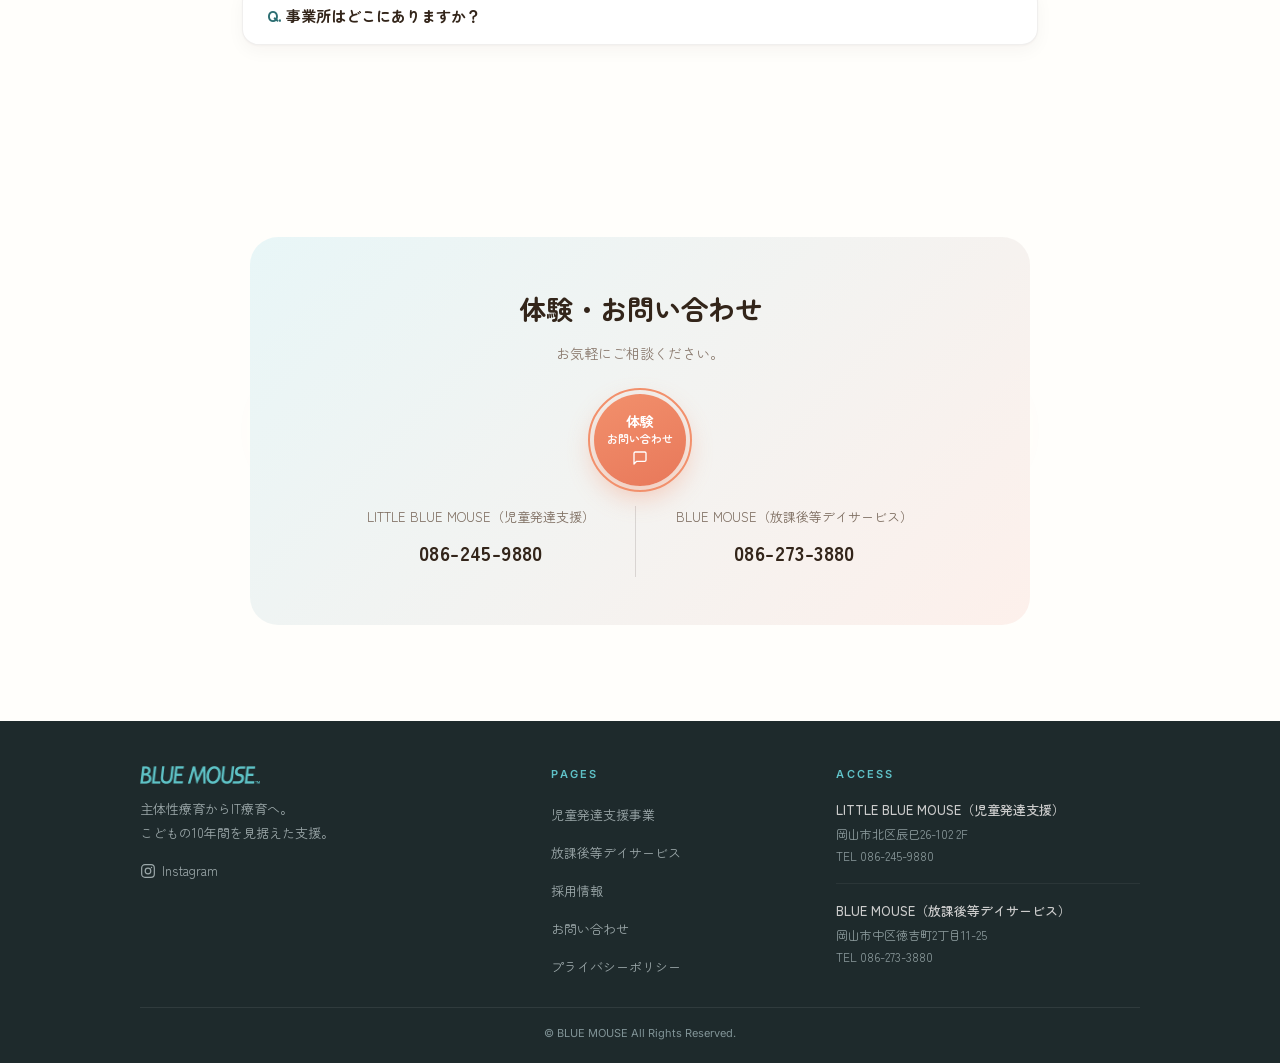
==== commit ef42b4b5: "採用ページを「募集停止中＋12月の職場見学」の内容に書き換える 求人を停止しているが、採用ページは「募集しています」のままだった。 また「採用情報」リンク28箇所がすべてIndeedへ出ており、rec" ====
--- a/index.html
+++ b/index.html
@@ -1174,7 +1174,7 @@
     <a href="./afterschool.html" class="header__link">放課後等デイサービス</a>
     <a href="./visit.html" class="header__link">保育所等訪問支援</a>
     <a href="#facilities" class="header__link">施設案内</a>
-    <a href="https://jp.indeed.com/cmp/C-Eighty-Percent-LLC/jobs" target="_blank" rel="noopener" class="header__link">採用情報</a>
+    <a href="./recruit.html" class="header__link">採用情報</a>
     <div class="header__cta-wrap">
       <span class="header__cta">お問い合わせ ›</span>
       <div class="header__cta-drop">
@@ -1196,7 +1196,7 @@
   <a href="./child.html" class="mn-link">児童発達支援</a>
   <a href="./afterschool.html" class="mn-link">放課後等デイサービス</a>
   <a href="./visit.html" class="mn-link">保育所等訪問支援</a>
-  <a href="https://jp.indeed.com/cmp/C-Eighty-Percent-LLC/jobs" target="_blank" rel="noopener" class="mn-link">採用情報</a>
+  <a href="./recruit.html" class="mn-link">採用情報</a>
   <a href="./contact.html" class="mn-link" style="color:var(--coral); font-weight:600;">お問い合わせ</a>
   <a class="mn-insta" href="https://www.instagram.com/blue_mouse_okayama/" target="_blank" rel="noopener" aria-label="Instagram">
     <svg width="20" height="20" viewBox="0 0 24 24" fill="none" stroke="currentColor" stroke-width="1.8"><rect x="2.5" y="2.5" width="19" height="19" rx="5"/><circle cx="12" cy="12" r="4.2"/><circle cx="17.3" cy="6.7" r="1.1" fill="currentColor" stroke="none"/></svg>
@@ -1263,7 +1263,7 @@
         <span class="svc__link">MORE <i class="svc__arrow">→</i></span>
       </div>
     </a>
-    <a href="https://jp.indeed.com/cmp/C-Eighty-Percent-LLC/jobs" target="_blank" rel="noopener" class="svc svc--ink fade-in">
+    <a href="./recruit.html" class="svc svc--ink fade-in">
       <div class="svc__img svc__img--cross">
         <img src="./photos/recruit_team_stand_opt.jpg" alt="畑を背にして並ぶBLUE MOUSEのスタッフ｜岡山市の児童発達支援・放課後等デイサービス求人" style="object-position:center 72%;" />
         <img src="./photos/recruit_team_jump_opt.jpg" alt="青空の下でジャンプして喜ぶBLUE MOUSEのスタッフ8名｜岡山市の児童発達支援・放課後等デイサービス求人" aria-hidden="true" class="svc__img-alt" style="object-position:center 72%;" />
@@ -1412,7 +1412,7 @@
       <ul class="footer__nav">
         <li><a href="./child.html">児童発達支援事業</a></li>
         <li><a href="./afterschool.html">放課後等デイサービス</a></li>
-        <li><a href="https://jp.indeed.com/cmp/C-Eighty-Percent-LLC/jobs" target="_blank" rel="noopener">採用情報</a></li>
+        <li><a href="./recruit.html">採用情報</a></li>
         <li><a href="./contact.html">お問い合わせ</a></li>
         <li><a href="./privacy.html">プライバシーポリシー</a></li>
       </ul>
